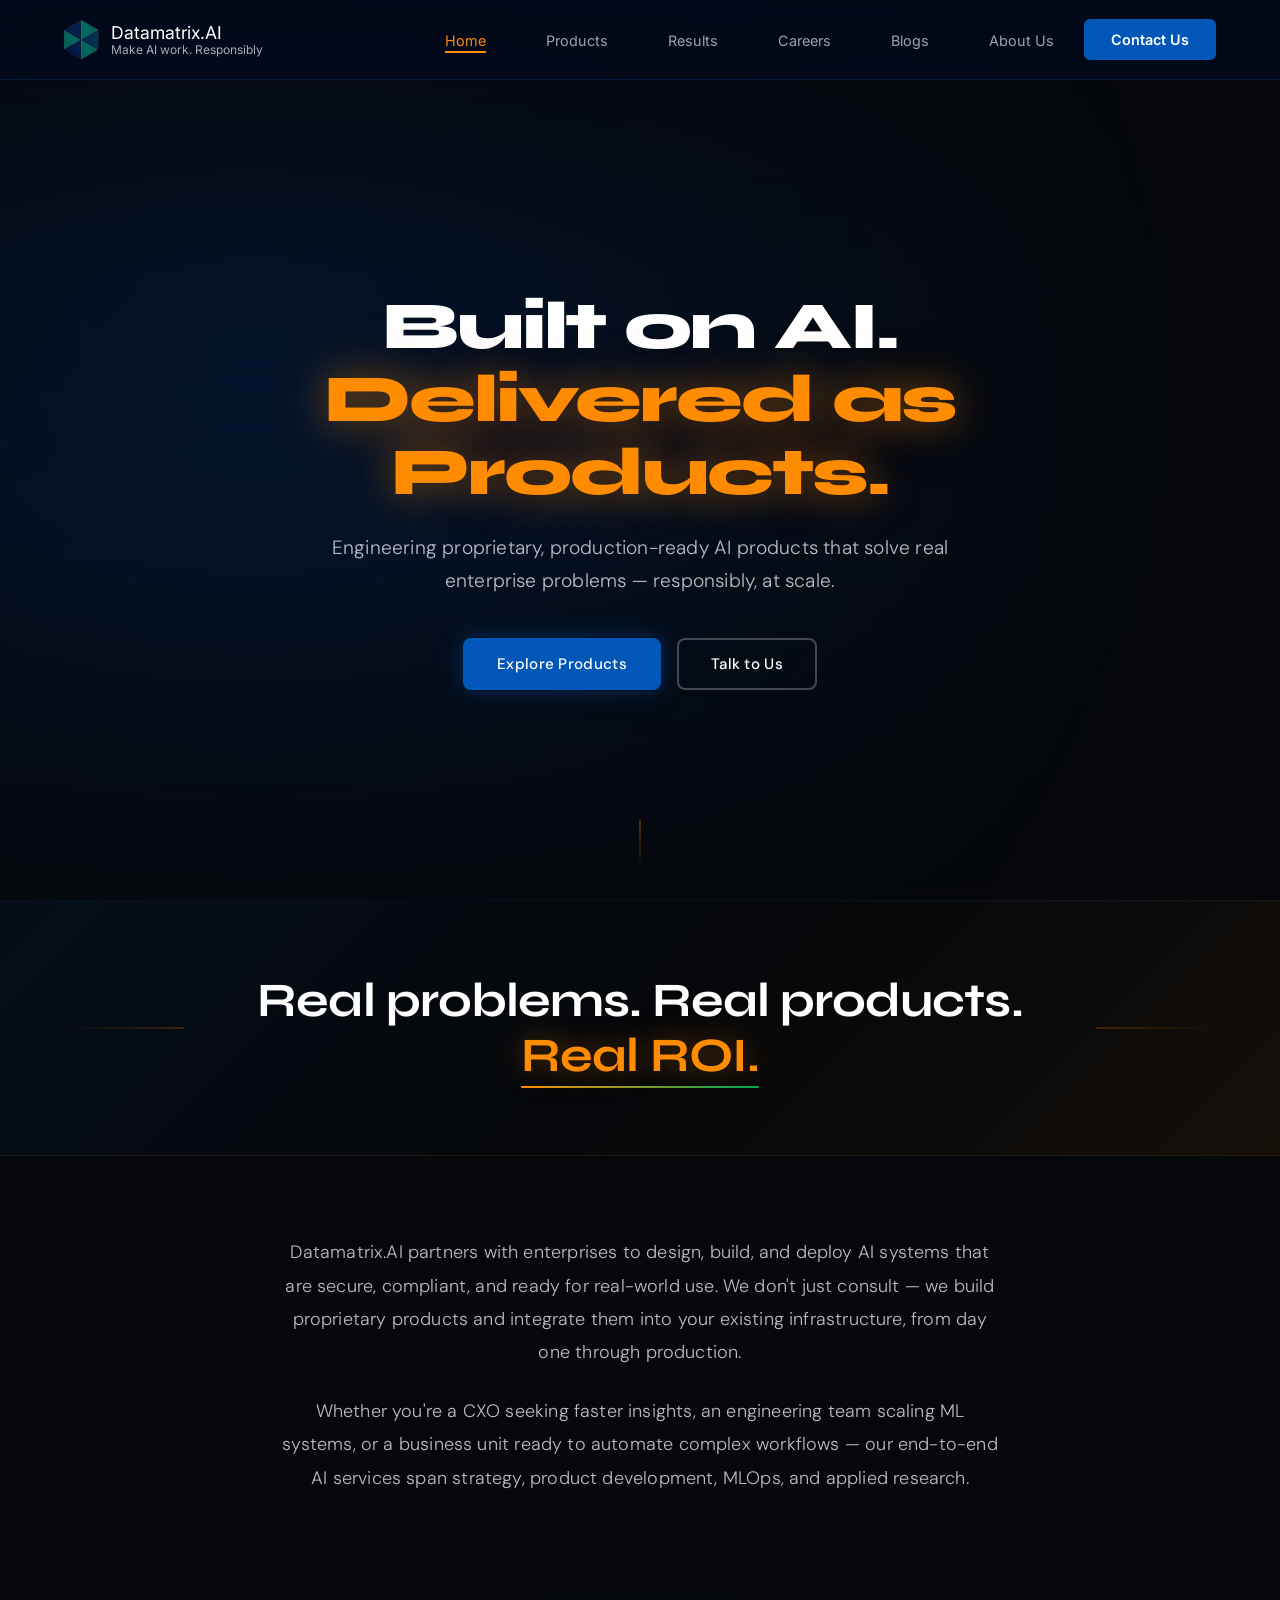
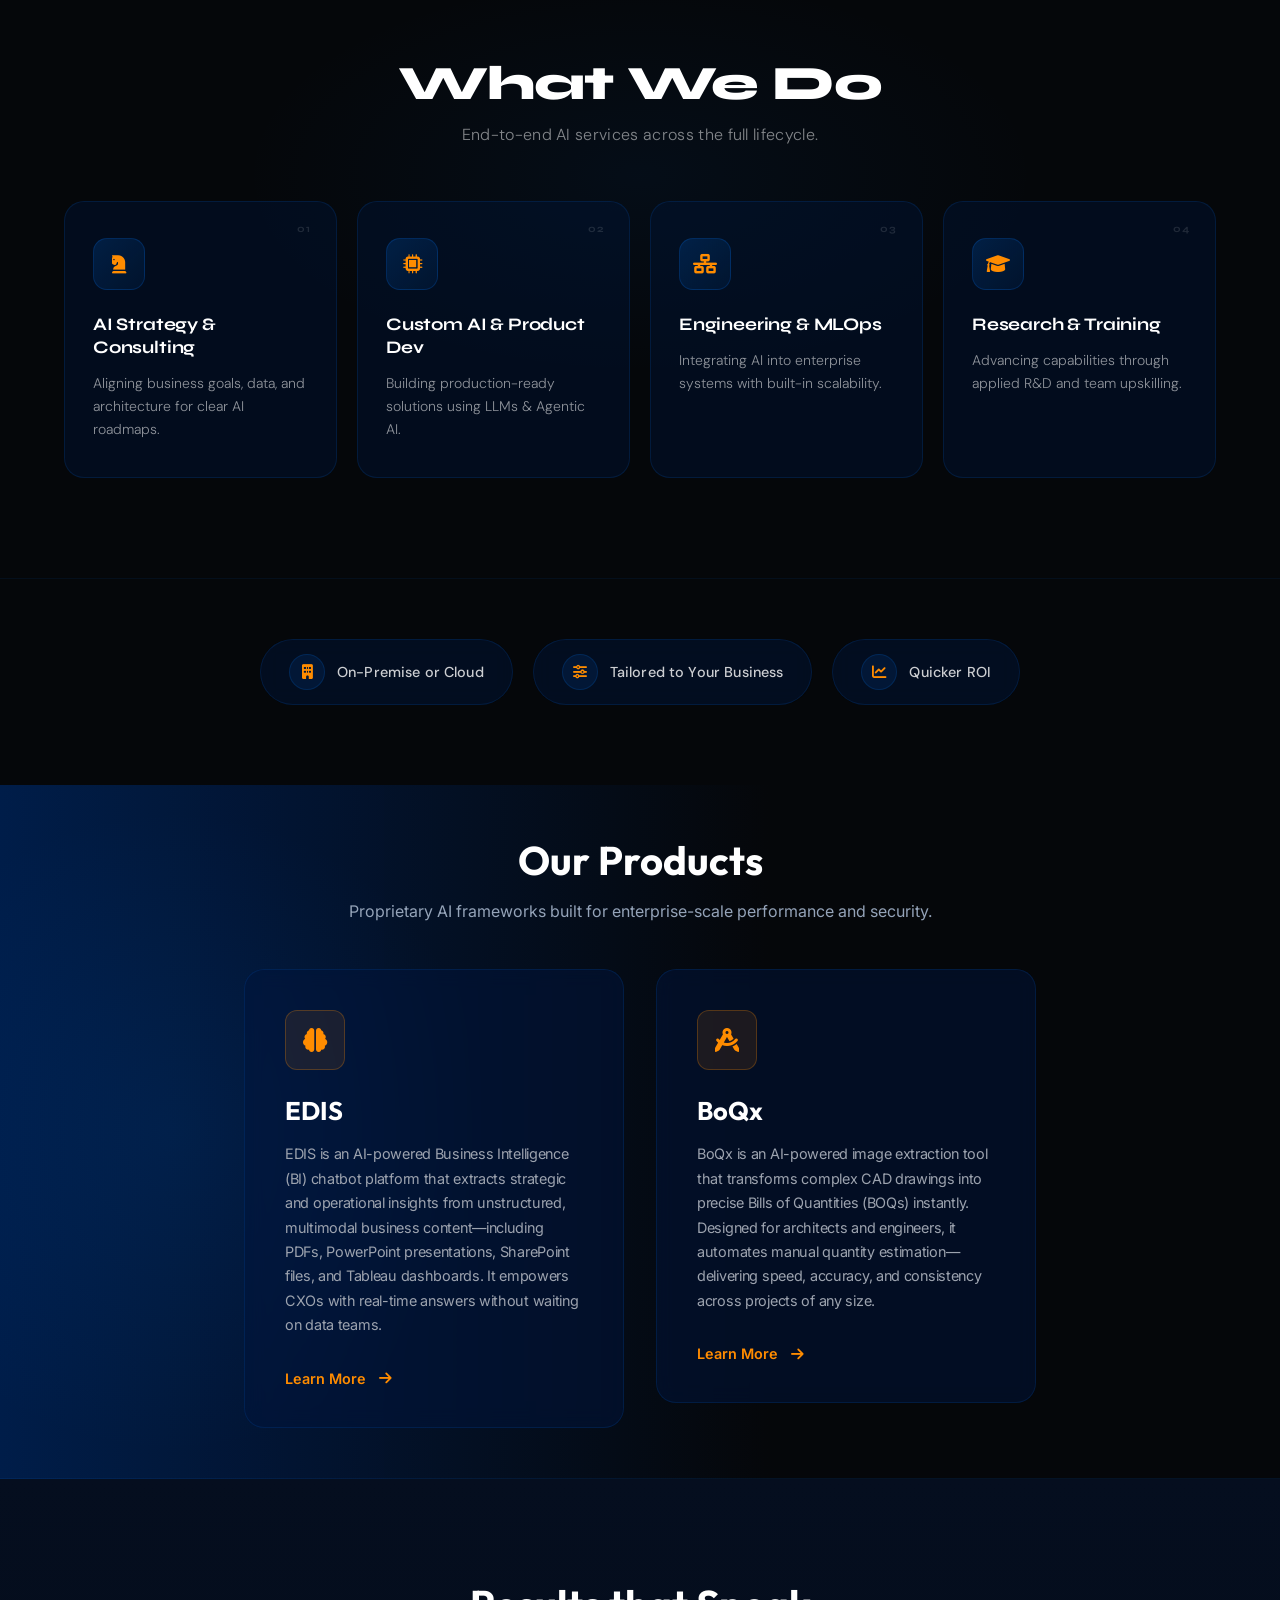
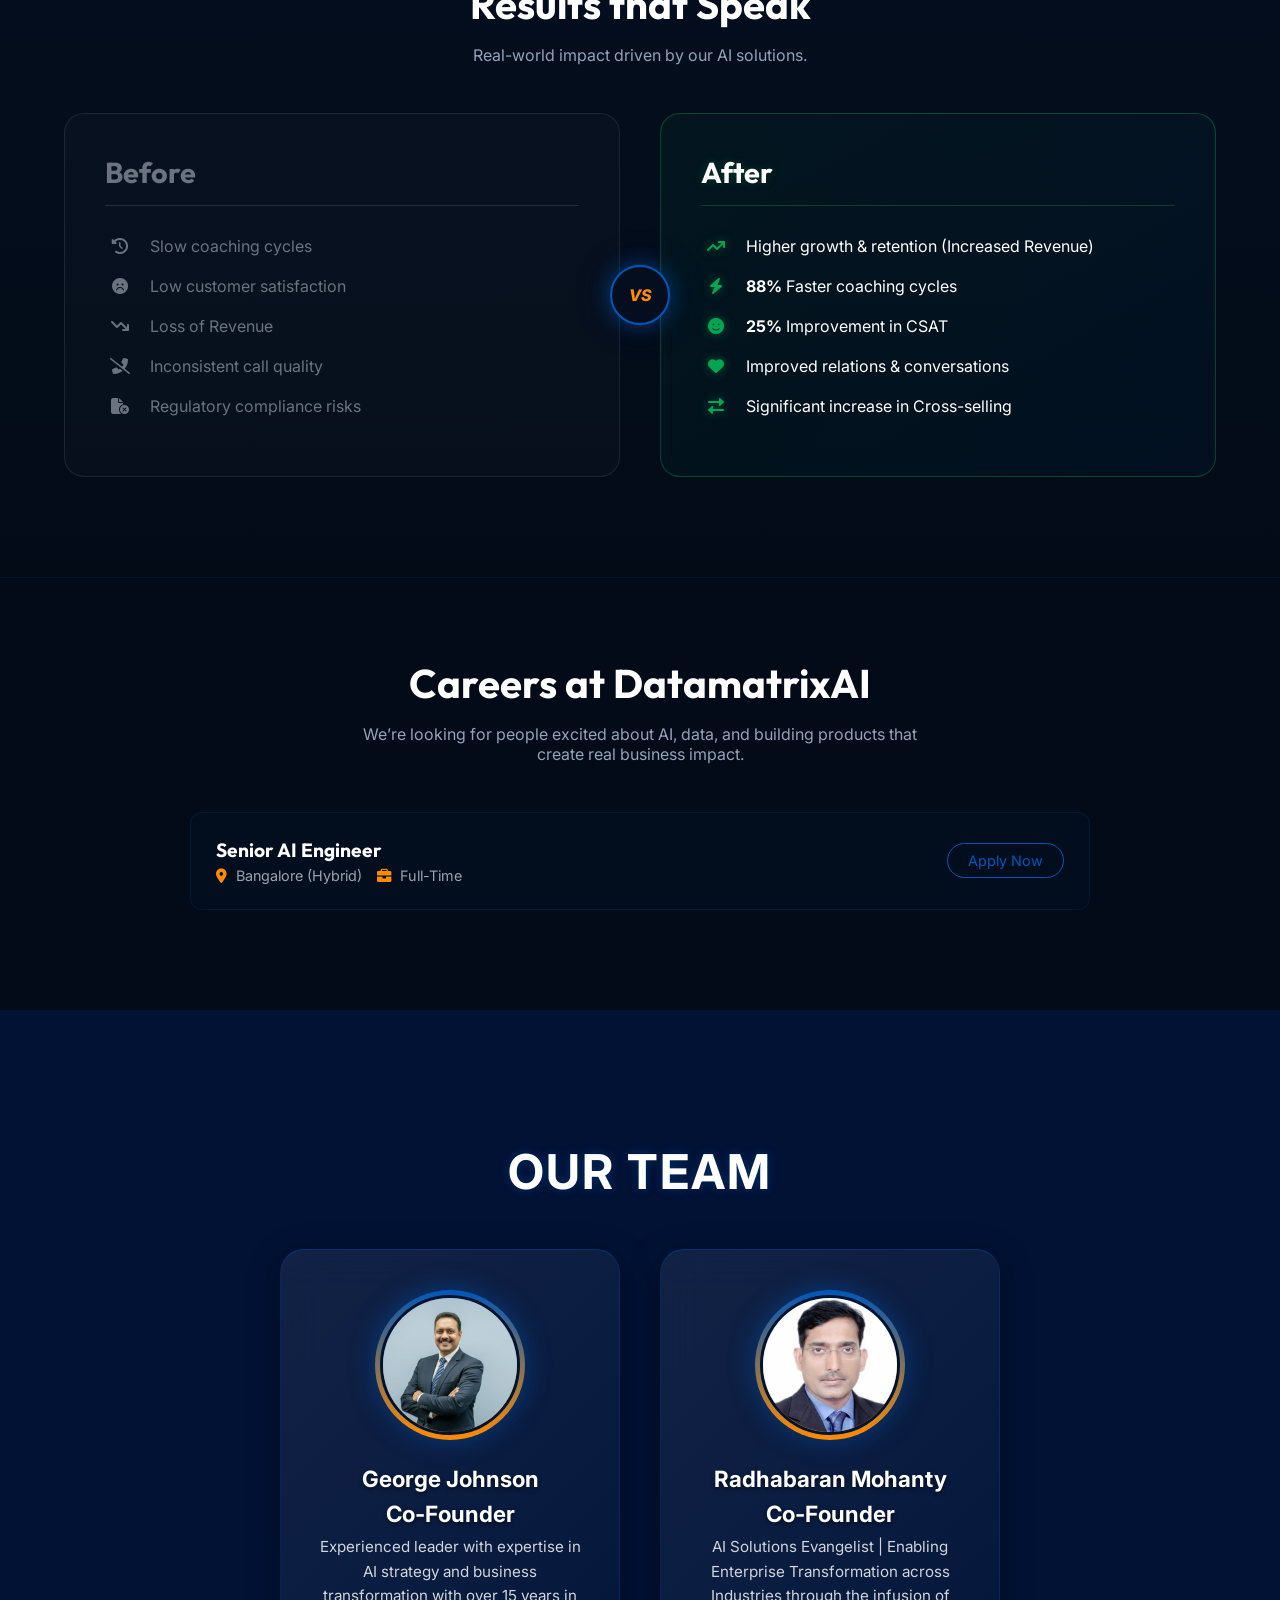
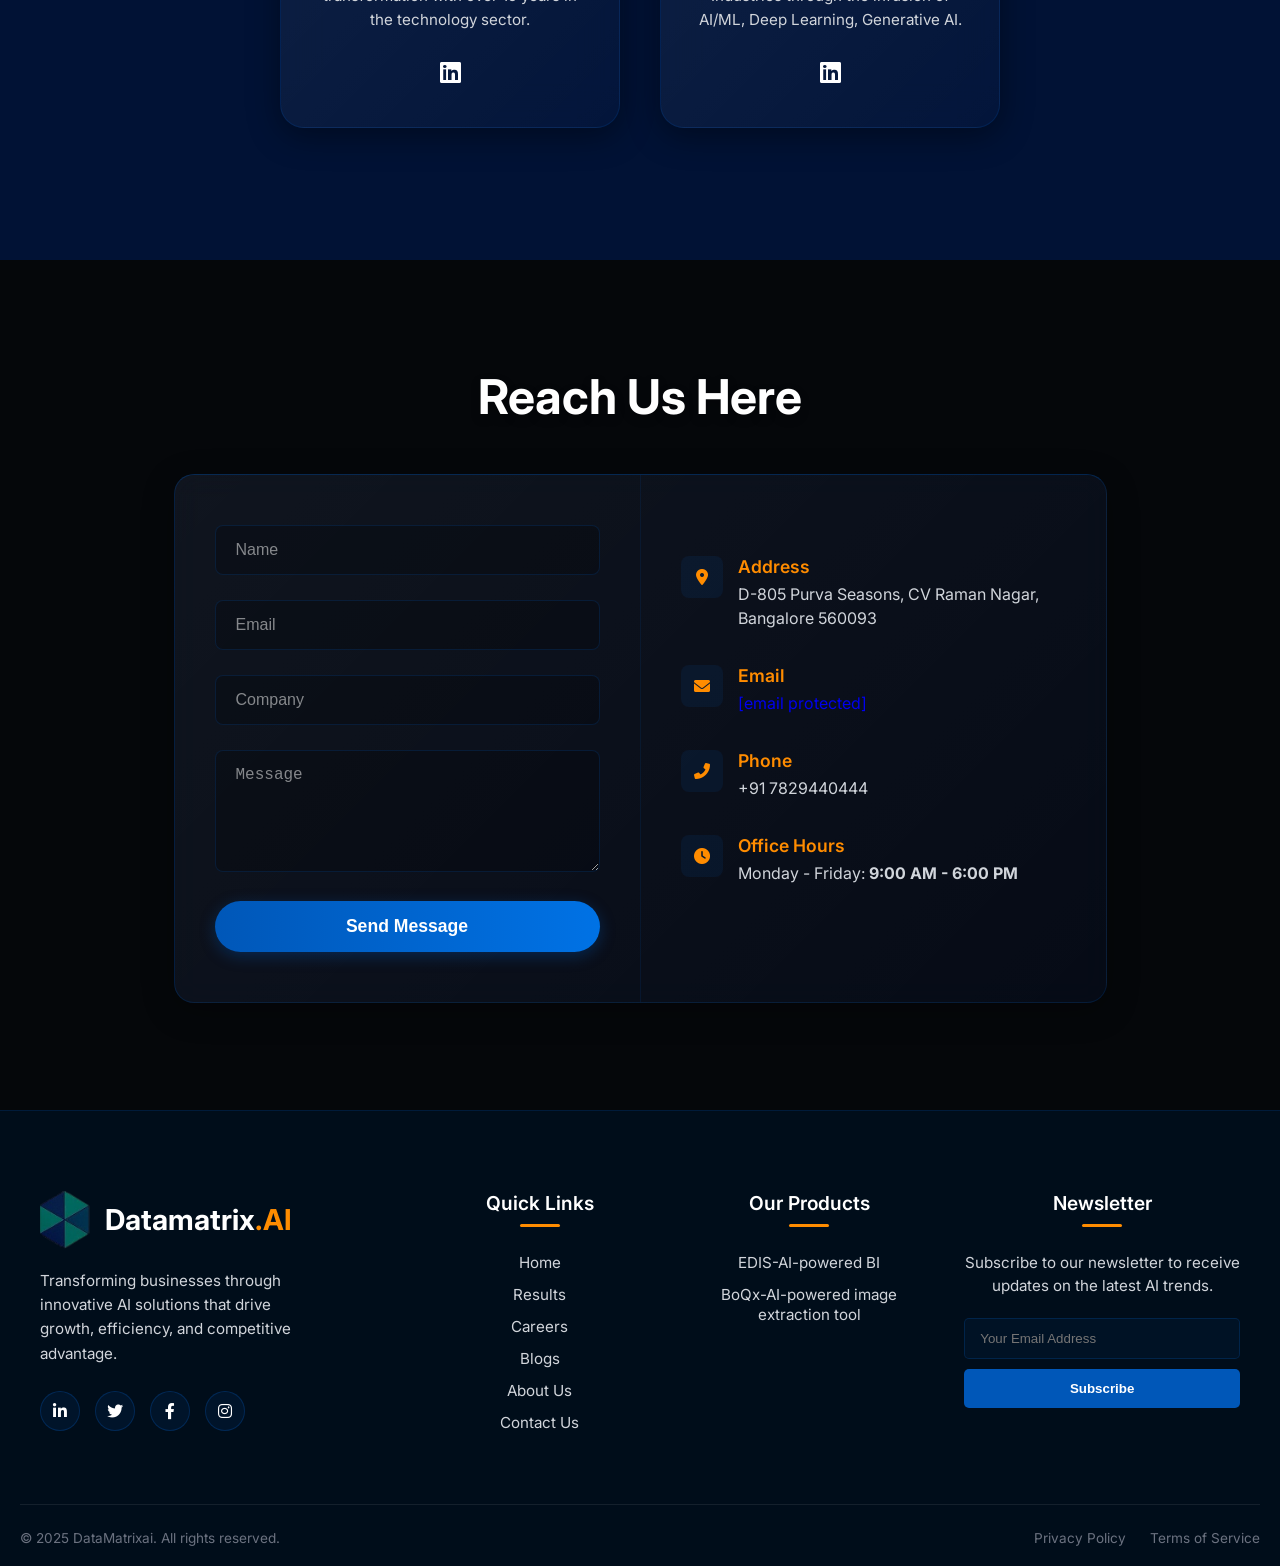
==== index.html @ 7fa8d896 "Revamp hero section and add service spotlight cards Updated the hero section with new content and ad" ====
<!DOCTYPE html>
<html lang="en">
<head>
    <meta charset="UTF-8">
    <meta name="viewport" content="width=device-width, initial-scale=1.0">
    <title>DataMatrix AI</title>
    <meta name="description" content="Datamatrix AI builds enterprise-grade AI solutions including LLM platforms, conversational analytics, and AI strategy consulting to help businesses adopt AI responsibly.">
    <link rel="canonical" href="https://melc.ai/">
    <meta name="robots" content="index, follow">

    <meta property="og:title" content="DataMatrixAI">
    <meta property="og:description" content="Enterprise AI solutions and conversational analytics platform.">
    <meta property="og:image" content="https://melc.ai/images/logo.png">
    <meta property="og:url" content="https://melc.ai">
    <meta property="og:type" content="website">    
    <meta name="viewport" content="width=device-width, initial-scale=1.0">
    <meta name="author" content="DatamatrixAI">
    <meta name="publisher" content="DatamatrixAI">
    
    <link rel="stylesheet" href="css/styles.css">
    <link rel="stylesheet" href="css/sections-new.css">
    <link rel="icon" type="image/png" href="assets/images/logo.png">
    <link href="https://fonts.googleapis.com/css2?family=Inter:wght@400;600;800&display=swap" rel="stylesheet">
    <link rel="stylesheet" href="https://cdnjs.cloudflare.com/ajax/libs/font-awesome/6.4.0/css/all.min.css">
    <link rel="stylesheet" href="https://cdnjs.cloudflare.com/ajax/libs/font-awesome/6.0.0/css/all.min.css">
    <link href="https://fonts.googleapis.com/css2?family=Inter:wght@400;500;600&family=Outfit:wght@500;600;700&display=swap" rel="stylesheet">
    
</head>
<script src="js/careers.js"></script>
<script src="js/contact.js"></script>
    <script>
(function(){
const cv=document.getElementById('circuit-canvas');
if(!cv) return;
const cx=cv.getContext('2d');
let W,H,dpr,scrollY=0;
function rgb(h,a){const r=parseInt(h.slice(1,3),16),g=parseInt(h.slice(3,5),16),b=parseInt(h.slice(5,7),16);return `rgba(${r},${g},${b},${a})`;}
const B='#0057B8',O='#FF8C00',G='#00A651';
let traces=[],joints=[],chips=[],pulses=[],boardH=0;
function resize(){
  const r=cv.getBoundingClientRect();
  dpr=window.devicePixelRatio||1;
  cv.width=r.width*dpr; cv.height=r.height*dpr;
  W=r.width; H=r.height;
  cx.setTransform(dpr,0,0,dpr,0,0);
  build();
}
function rand(a,b){return a+Math.random()*(b-a);}
function pick(a){return a[Math.floor(Math.random()*a.length)];}
function build(){
  traces=[];joints=[];chips=[];pulses=[];
  boardH=H*3.5;
  const cols=Math.floor(W/52)+2;
  const rows=Math.floor(boardH/52)+2;
  for(let row=0;row<rows;row++){
    for(let col=0;col<cols;col++){
      if(Math.random()>0.55) continue;
      const x=col*52+rand(-8,8),y=row*52+rand(-8,8);
      const dir=Math.random()>0.5?'h':'v';
      const len=rand(30,120);
      const col2=pick([B,B,B,B,G,O]);
      const depth=rand(0.2,1.0);
      traces.push({x,y,dir,len,col:col2,depth,phase:rand(0,Math.PI*2),speed:rand(0.005,0.018)});
      joints.push({x,y,r:rand(2,5),col:col2,depth,phase:rand(0,Math.PI*2),speed:rand(0.01,0.025),glow:Math.random()>0.7});
      if(dir==='h') joints.push({x:x+len,y,r:rand(2,5),col:col2,depth,phase:rand(0,Math.PI*2),speed:rand(0.01,0.025),glow:Math.random()>0.7});
      else joints.push({x,y:y+len,r:rand(2,5),col:col2,depth,phase:rand(0,Math.PI*2),speed:rand(0.01,0.025),glow:Math.random()>0.7});
    }
  }
  for(let i=0;i<14;i++){chips.push({x:rand(20,W-100),y:rand(80,boardH-80),w:rand(30,70),h:rand(20,50),col:pick([B,B,G]),depth:rand(0.3,1.0),phase:rand(0,Math.PI*2),speed:rand(0.003,0.008)});}
}
function spawnPulse(){
  if(!traces.length) return;
  const t=traces[Math.floor(Math.random()*traces.length)];
  pulses.push({trace:t,t:0,speed:rand(0.006,0.018)});
}
setInterval(spawnPulse,280);
function da(depth,base){return base*depth;}
function drawSet(offsetY){
  traces.forEach(t=>{
    t.phase+=t.speed;
    const y=t.y+offsetY;
    if(y<-150||y>H+150) return;
    const a=da(t.depth,0.18+0.06*Math.sin(t.phase));
    cx.beginPath(); cx.moveTo(t.x,y);
    if(t.dir==='h') cx.lineTo(t.x+t.len,y); else cx.lineTo(t.x,y+t.len);
    cx.strokeStyle=rgb(t.col,a); cx.lineWidth=t.depth*1.5; cx.stroke();
  });
  chips.forEach(c=>{
    c.phase+=c.speed;
    const y=c.y+offsetY;
    if(y<-100||y>H+100) return;
    const a=da(c.depth,0.1+0.04*Math.sin(c.phase));
    cx.strokeStyle=rgb(c.col,a); cx.lineWidth=c.depth;
    cx.strokeRect(c.x,y,c.w,c.h);
  });
  joints.forEach(j=>{
    j.phase+=j.speed;
    const y=j.y+offsetY;
    if(y<-50||y>H+50) return;
    const pulse=0.5+0.5*Math.sin(j.phase);
    const a=da(j.depth,j.glow?0.5+0.3*pulse:0.2+0.1*pulse);
    const r=j.r*(j.glow?1+0.3*pulse:1);
    if(j.glow&&j.depth>0.6){
      cx.beginPath(); cx.arc(j.x,y,r*3.5,0,Math.PI*2);
      cx.fillStyle=rgb(j.col,a*0.12); cx.fill();
      cx.beginPath(); cx.arc(j.x,y,r*2,0,Math.PI*2);
      cx.fillStyle=rgb(j.col,a*0.22); cx.fill();
    }
    cx.beginPath(); cx.arc(j.x,y,r,0,Math.PI*2);
    cx.fillStyle=rgb(j.col,a); cx.fill();
    cx.beginPath(); cx.arc(j.x,y,r*0.4,0,Math.PI*2);
    cx.fillStyle=rgb('#ffffff',a*0.5); cx.fill();
  });
  for(let i=pulses.length-1;i>=0;i--){
    const p=pulses[i]; p.t+=p.speed;
    if(p.t>=1){pulses.splice(i,1);continue;}
    const t=p.trace;
    const py=t.y+offsetY;
    if(py<-50||py>H+50) continue;
    const ease=p.t<0.5?2*p.t*p.t:-1+(4-2*p.t)*p.t;
    let px,ppy;
    if(t.dir==='h'){px=t.x+t.len*ease;ppy=py;}else{px=t.x;ppy=py+t.len*ease;}
    const a=da(t.depth,0.9);
    cx.beginPath(); cx.arc(px,ppy,2.5*t.depth,0,Math.PI*2);
    cx.fillStyle=rgb(t.col,a); cx.fill();
    cx.beginPath(); cx.arc(px,ppy,6*t.depth,0,Math.PI*2);
    cx.fillStyle=rgb(t.col,a*0.18); cx.fill();
  }
}
function frame(){
  scrollY+=0.5;
  const oy=-(scrollY%boardH);
  cx.fillStyle='#05070a'; cx.fillRect(0,0,W,H);
  drawSet(oy);
  if(oy>-(boardH-H*1.5)) drawSet(oy+boardH);
  const g=cx.createLinearGradient(0,0,0,H);
  g.addColorStop(0,'rgba(5,7,10,0)');
  g.addColorStop(0.6,'rgba(5,7,10,0)');
  g.addColorStop(1,'rgba(5,7,10,0.85)');
  cx.fillStyle=g; cx.fillRect(0,0,W,H);
  requestAnimationFrame(frame);
}
window.addEventListener('resize',resize);
resize(); frame();
})();
</script>
<body>

    <header>
        <a href="index.html" class="logo-container">
            <img src="assets/images/logo.png" alt="DataMatrix Logo" class="logo">
            <div class="logo-text">
                <span class="text-white">Datamatrix</span><span class="text-white">.AI</span>
                <div class="tagline-text">Make AI work. Responsibly</div>
            </div>
        </a>


       <nav>
            <ul>
                <li><a href="index.html">Home</a></li>
                <li><a href="#products">Products</a></li>
                <li><a href="#testimonials">Results</a></li>
                <li><a href="#careers">Careers</a></li>
                <li><a href="blogs.html">Blogs</a></li>
                <li><a href="#aboutus">About Us</a></li>
            </ul>
        </nav>
        <a href="#contact" class="btn-reach">Contact Us</a>
    </header>
    
    <section class="hero hero--fullbg">

        <!-- Circuit board canvas animation lives here as background -->
        <canvas id="circuit-canvas" class="hero-circuit-canvas"></canvas>

        <!-- Dark overlay so text stays legible -->
        <div class="hero-overlay"></div>

        <!-- Centered hero content -->
        <div class="hero-center-content">
            <h1 class="hero-title">
                Built on AI. <span class="highlight">Delivered as Products.</span>
            </h1>
            <p class="hero-subtitle">
                Engineering proprietary, production-ready AI products that solve real enterprise problems — responsibly, at scale.
            </p>
            <div class="hero-cta-group">
                <a href="#products" class="btn-primary">Explore Products</a>
                <a href="#contact" class="btn-secondary">Talk to Us</a>
            </div>
        </div>

    </section>


    <!-- ═══════════════════════════════════════════════════════
         2. HOOK — full-width bold callout banner
    ═══════════════════════════════════════════════════════ -->
    <section class="hook-banner">
        <div class="hook-inner">
            <p class="hook-text">
                Real problems. Real products. <span class="hook-highlight">Real ROI.</span>
            </p>
        </div>
    </section>


    <!-- ═══════════════════════════════════════════════════════
         3. BODY COPY — centered column, two paragraphs
    ═══════════════════════════════════════════════════════ -->
    <section class="body-copy-section">
        <div class="body-copy-column">
            <p>
                Datamatrix.AI partners with enterprises to design, build, and deploy AI systems that are secure, compliant, and ready for real-world use. We don't just consult — we build proprietary products and integrate them into your existing infrastructure, from day one through production.
            </p>
            <p>
                Whether you're a CXO seeking faster insights, an engineering team scaling ML systems, or a business unit ready to automate complex workflows — our end-to-end AI services span strategy, product development, MLOps, and applied research.
            </p>
        </div>
    </section>


    <!-- ═══════════════════════════════════════════════════════
         4. WHAT WE DO — horizontal scroll spotlight cards
             Option A: single row, horizontal scroll on mobile,
             each card has a spotlight/radial glow on hover
    ═══════════════════════════════════════════════════════ -->
    <section id="what-we-do" class="whatwedo-section">
        <div class="section-header-product">
            <h2 class="whatwedo-heading">What We Do</h2>
            <p class="whatwedo-subheading">End-to-end AI services across the full lifecycle.</p>
        </div>

        <!-- Scroll track — horizontal on all viewports, wraps on large screens -->
        <div class="whatwedo-scroll-track">

            <div class="spotlight-card" data-spotlight data-num="01">
                <div class="spotlight-card__glow"></div>
                <div class="spotlight-card__icon">
                    <i class="fas fa-chess-knight"></i>
                </div>
                <h3 class="spotlight-card__title">AI Strategy &amp; Consulting</h3>
                <p class="spotlight-card__desc">Aligning business goals, data, and architecture for clear AI roadmaps.</p>
            </div>

            <div class="spotlight-card" data-spotlight data-num="02">
                <div class="spotlight-card__glow"></div>
                <div class="spotlight-card__icon">
                    <i class="fas fa-microchip"></i>
                </div>
                <h3 class="spotlight-card__title">Custom AI &amp; Product Dev</h3>
                <p class="spotlight-card__desc">Building production-ready solutions using LLMs &amp; Agentic AI.</p>
            </div>

            <div class="spotlight-card" data-spotlight data-num="03">
                <div class="spotlight-card__glow"></div>
                <div class="spotlight-card__icon">
                    <i class="fas fa-network-wired"></i>
                </div>
                <h3 class="spotlight-card__title">Engineering & MLOps</h3>
                <p class="spotlight-card__desc">Integrating AI into enterprise systems with built-in scalability.</p>
            </div>

            <div class="spotlight-card" data-spotlight data-num="04">
                <div class="spotlight-card__glow"></div>
                <div class="spotlight-card__icon">
                    <i class="fas fa-graduation-cap"></i>
                </div>
                <h3 class="spotlight-card__title">Research & Training</h3>
                <p class="spotlight-card__desc">Advancing capabilities through applied R&D and team upskilling.</p>
            </div>

        </div><!-- /.whatwedo-scroll-track -->
    </section>


    <!-- ═══════════════════════════════════════════════════════
         5. CLOSING LINE — 3-pill row
    ═══════════════════════════════════════════════════════ -->
    <section class="closing-pills-section">
        <div class="closing-pills-row">

            <div class="closing-pill">
                <span class="closing-pill__icon"><i class="fas fa-building"></i></span>
                <span class="closing-pill__label">On-Premise or Cloud</span>
            </div>

            <div class="closing-pill">
                <span class="closing-pill__icon"><i class="fas fa-sliders-h"></i></span>
                <span class="closing-pill__label">Tailored to Your Business</span>
            </div>

            <div class="closing-pill">
                <span class="closing-pill__icon"><i class="fas fa-chart-line"></i></span>
                <span class="closing-pill__label">Quicker ROI</span>
            </div>

        </div>
    </section>

    <section id="products" class="products-section">
        <div class="section-header-product">
            <h2 style="text-align: center; font-size: 2.5rem; margin-bottom: 1rem; color: #fff; font-family: 'Outfit', sans-serif;">Our Products</h2>
            <p style="text-align: center; color: #94a3b8; max-width: 600px; margin: 0 auto 3rem auto;">Proprietary AI frameworks built for enterprise-scale performance and security.</p>
        </div>

        <div class="products-grid">
            <div class="product-card">
                <div class="product-icon-container">
                    <i class="fas fa-brain"></i>
                </div>
                <h3 class="product-title">EDIS</h3>
                <p class="product-desc">EDIS is an AI-powered Business Intelligence (BI) chatbot platform that extracts strategic and operational insights from unstructured, multimodal business content—including PDFs, PowerPoint presentations, SharePoint files, and Tableau dashboards. It empowers CXOs with real-time answers without waiting on data teams.</p>
                <a href="#" class="product-link">Learn More <i class="fas fa-arrow-right" style="margin-left: 5px;"></i></a>
            </div>

            <div class="product-card">
                <div class="product-icon-container">
                    <i class="fas fa-drafting-compass"></i>
                </div>
                <h3 class="product-title">BoQx</h3>
                <p class="product-desc">BoQx is an AI-powered image extraction tool that transforms complex CAD drawings into precise Bills of Quantities (BOQs) instantly. Designed for architects and engineers, it automates manual quantity estimation—delivering speed, accuracy, and consistency across projects of any size.</p>
                <a href="#" class="product-link">Learn More <i class="fas fa-arrow-right" style="margin-left: 5px;"></i></a>
            </div>
        </div>
    </section>

    <section id="testimonials" class="comparison-section">
        <div class="section-header-product">
            <h2 style="text-align: center; font-size: 2.5rem; margin-bottom: 1rem; color: #fff; font-family: 'Outfit', sans-serif;">Results that Speak</h2>
            <p style="text-align: center; color: #94a3b8; max-width: 600px; margin: 0 auto 3rem auto;">Real-world impact driven by our AI solutions.</p>
        </div>

        <div class="comparison-grid">
            <div class="vs-badge">VS</div>

            <div class="col-before">
                <h3>Before</h3>
                <div class="problem-item"><i class="fas fa-history"></i> <span>Slow coaching cycles</span></div>
                <div class="problem-item"><i class="fas fa-face-frown"></i> <span>Low customer satisfaction</span></div>
                <div class="problem-item"><i class="fas fa-arrow-trend-down"></i> <span>Loss of Revenue</span></div>
                <div class="problem-item"><i class="fas fa-phone-slash"></i> <span>Inconsistent call quality</span></div>
                <div class="problem-item"><i class="fas fa-file-circle-xmark"></i> <span>Regulatory compliance risks</span></div>
            </div>

            <div class="col-after">
                <h3>After</h3>
                <div class="solution-item"><i class="fas fa-arrow-trend-up"></i> <span>Higher growth & retention (Increased Revenue)</span></div>
                <div class="solution-item"><i class="fas fa-bolt"></i> <span><strong>88%</strong> Faster coaching cycles</span></div>
                <div class="solution-item"><i class="fas fa-face-smile"></i> <span><strong>25%</strong> Improvement in CSAT</span></div>
                <div class="solution-item"><i class="fas fa-heart"></i> <span>Improved relations & conversations</span></div>
                <div class="solution-item"><i class="fas fa-exchange-alt"></i> <span>Significant increase in Cross-selling</span></div>
            </div>
        </div>
    </section>

    <section id="careers" class="careers-section">
        <div class="section-header-product">
            <h2 style="text-align: center; font-size: 2.5rem; margin-bottom: 1rem; color: #fff; font-family: 'Outfit', sans-serif;">Careers at DatamatrixAI</h2>
            
            <p id="careers-intro" style="text-align: center; color: #94a3b8; max-width: 600px; margin: 0 auto 3rem auto; display: none;">
                We’re looking for people excited about AI, data, and building products that create real business impact.
            </p>
        </div>

        <div class="container" style="max-width: 900px; margin: 0 auto;">
            
            <div id="job-list-container">
                </div>

            <div id="no-roles-message" class="no-jobs-box">
                <div class="no-jobs-icon"><i class="fas fa-folder-open"></i></div>
                <h3 style="color: #fff; margin-bottom: 15px; font-family: 'Outfit', sans-serif;">No Open Roles</h3>
                <p style="color: #b0c4de; line-height: 1.6; max-width: 600px; margin: 0 auto;">
                    We don’t have any open positions right now. That said, we’re always interested in meeting people who are passionate about AI, data, and meaningful problem-solving.
                </p>
                <div style="margin-top: 30px;">
                    <a href="mailto:your-email@melc.ai" class="btn-outline" style="border: 1px solid #b0c4de; color: #b0c4de; padding: 10px 20px; border-radius: 20px; text-decoration: none; transition: 0.3s;">Stay in Touch</a>
                </div>
            </div>

        </div>
    </section>

    <section id="aboutus" class="about-us-section">
        <div class="container">
            <h2 class="section-title2">Our Team</h2>
            
            <div class="team-grid">
                
                <div class="team-card">
                    <div class="profile-img-container">
                        <img src="assets/images/george.jpg" alt="George Johnson" class="profile-img">
                    </div>
                    <h3 class="member-name">George Johnson</h3>
                    <h3 class="member-name">Co-Founder</h3>
                    <p class="member-bio">
                        Experienced leader with expertise in AI strategy and business transformation 
                        with over 15 years in the technology sector.
                    </p>
                    <div class="social-links">
                        <a href="https://www.linkedin.com/in/georgejohnsonin/" class="social-icon"><i class="fab fa-linkedin"></i></a>
                        <!--a href="#" class="social-icon"><i class="fab fa-github"></i></a-->
                        <!--a href="https://x.com/GeorgeJohnsun" class="social-icon"><i class="fab fa-twitter"></i></a-->
                    </div>
                </div>

                <div class="team-card">
                    <div class="profile-img-container">
                        <img src="assets/images/radha.jpg" alt="Team Member" class="profile-img">
                    </div>
                    <h3 class="member-name">Radhabaran Mohanty</h3>
                    <h3 class="member-name">Co-Founder</h3>
                    <p class="member-bio">
                        AI Solutions Evangelist | Enabling Enterprise Transformation across Industries 
                        through the infusion of AI/ML, Deep Learning, Generative AI.
                    </p>
                    <div class="social-links">
                        <a href="https://www.linkedin.com/in/radhabaran-mohanty-50938227/" class="social-icon"><i class="fab fa-linkedin"></i></a>
                        <!--a href="#" class="social-icon"><i class="fab fa-github"></i></a-->
                        <!--a href="#" class="social-icon"><i class="fab fa-twitter"></i></a-->
                    </div>
                </div>

            </div>

        </div>
    </section>

    <section id="contact" class="contact-section">
        <div class="container">
            <h2 class="section-title">Reach Us Here</h2>
            
            <div class="contact-wrapper">
                
                <div class="form-column">
                    <!-- <form action="#" method="POST" class="contact-form"> -->
                    <form id="contactForm" class="contact-form">

                        <div class="form-group">
                            <input type="text" name="name" placeholder="Name" required class="form-input">
                        </div>
                        
                        <div class="form-group">
                            <input type="email" name="email" placeholder="Email" required class="form-input">
                        </div>
                        
                        <div class="form-group">
                            <input type="text" name="company" placeholder="Company" class="form-input">
                        </div>
                        
                        <div class="form-group">
                            <textarea name="message" placeholder="Message" rows="5" required class="form-input"></textarea>
                        </div>
                        
                        <button type="submit" class="submit-btn">Send Message</button>
                    </form>
                </div>
                
                <div class="info-column">
                    
                    <div class="info-item">
                        <div class="icon-box">
                            <i class="fas fa-map-marker-alt"></i>
                        </div>
                        <div class="info-text">
                            <h4>Address</h4>
                            <p>D-805 Purva Seasons, CV Raman Nagar, Bangalore 560093</p>
                        </div>
                    </div>

                    <div class="info-item">
                        <div class="icon-box">
                            <i class="fas fa-envelope"></i>
                        </div>
                        <div class="info-text">
                            <h4>Email</h4>
                            <p><a href="/cdn-cgi/l/email-protection" class="__cf_email__" data-cfemail="94f5f0f9fdfad4f0f5e0f5f9f5e0e6fdecf5fdbaf7fbbafdfa">[email&#160;protected]</a></p>
                        </div>
                    </div>

                    <div class="info-item">
                        <div class="icon-box">
                            <i class="fas fa-phone-alt"></i>
                        </div>
                        <div class="info-text">
                            <h4>Phone</h4>
                            <p>+91 7829440444</p>
                        </div>
                    </div>

                    <div class="info-item">
                        <div class="icon-box">
                            <i class="fas fa-clock"></i>
                        </div>
                        <div class="info-text">
                            <h4>Office Hours</h4>
                            <p>Monday - Friday: <strong>9:00 AM - 6:00 PM</strong></p>
                        </div>
                    </div>
                    
                </div>
            </div>
        </div>
    </section>

    <footer class="site-footer">
        <div class="footer-container">       
            <div class="footer-col company-info">
                <div class="footer-logo">
                    <img src="assets/images/logo.png" alt="DataMatrix AI Logo" class="logo-img">
                    <h2>Datamatrix<span class="highlight">.AI</span></h2>
                </div>
                <p class="company-desc">
                    Transforming businesses through innovative AI solutions that drive 
                    growth, efficiency, and competitive advantage.
                </p>
                <div class="social-icons">
                    <a href="https://www.linkedin.com/company/datamatrixai-in/"><i class="fab fa-linkedin-in"></i></a>
                    <a href="#"><i class="fab fa-twitter"></i></a>
                    <a href="#"><i class="fab fa-facebook-f"></i></a>
                    <a href="#"><i class="fab fa-instagram"></i></a>
                </div>
            </div>

            <div class="footer-col">
                <h3 class="footer-heading">Quick Links</h3>
                <ul class="footer-links">
                    <li><a href="#">Home</a></li>
                    <li><a href="#testimonials">Results</a></li>
                    <li><a href="#careers">Careers</a></li>
                    <li><a href="blogs.html">Blogs</a></li>
                    <li><a href="#aboutus">About Us</a></li>
                    <li><a href="#contact">Contact Us</a></li>
                </ul>
            </div>

            <div class="footer-col">
                <h3 class="footer-heading">Our Products</h3>
                <ul class="footer-links">
                    <li><a href="#">EDIS-AI-powered BI</li>
                    <li><a href="#">BoQx-AI-powered image extraction tool </a></li>
                </ul>
            </div>

            <div class="footer-col newsletter-col">
                <h3 class="footer-heading">Newsletter</h3>
                <p class="newsletter-desc">
                    Subscribe to our newsletter to receive updates on the latest AI trends.
                </p>
                <form class="newsletter-form">
                    <input type="email" placeholder="Your Email Address" required>
                    <button type="submit">Subscribe</button>
                </form>
            </div>
        </div>

        <div class="footer-bottom">
            <div class="copyright">
                &copy; 2025 DataMatrixai. All rights reserved.
            </div>
            <div class="legal-links">
                <a href="#">Privacy Policy</a>
                <a href="#">Terms of Service</a>
            </div>
        </div>
    </footer>

    <script data-cfasync="false" src="/cdn-cgi/scripts/5c5dd728/cloudflare-static/email-decode.min.js"></script>
    
    
</body>
</html>
---- css/styles.css ----
/* ============================================
   COLOR VARIABLES
   ============================================ */
:root {
    --brand-blue: #0057B8;
    --energy-orange: #FF8C00;
    --power-green: #00A651;
    --charcoal: #1F2937;
    --off-white: #F8FAFC;
    --light-gray: #D1D5DB;

    --prussian-blue: #003153;
    --white: #ffffff;
    --btn-blue: #0057B8;

    --bg-dark: #05070a;
    --glow-blue: #001f4d;
    --glow-purple: #1a1030;
    --accent-blue: #0057B8;
    --accent-green: #00A651;
    --accent-orange: #FF8C00;
    --text-main: #ffffff;
    --text-dim: #9ca3af;
}

/* ============================================
   GLOBAL RESET
   ============================================ */
* { margin: 0; padding: 0; box-sizing: border-box; }

html { scroll-behavior: smooth; }

body {
    margin: 0;
    font-family: 'Inter', sans-serif;
    background:
        radial-gradient(circle at 20% 40%, var(--glow-blue) 0%, var(--bg-dark) 80%),
        radial-gradient(circle at 80% 20%, var(--glow-purple) 0%, var(--bg-dark) 80%);
    background-color: var(--bg-dark);
    color: var(--text-main);
    overflow-x: hidden;
    background-attachment: fixed;
}

a { text-decoration: none; }

/* ============================================
   HEADER & NAVIGATION
   ============================================ */
header {
    background: rgba(0, 10, 30, 0.75);
    backdrop-filter: blur(12px);
    -webkit-backdrop-filter: blur(12px);
    position: fixed;
    top: 0;
    left: 0;
    width: 100%;
    z-index: 1000;
    box-shadow: none;
    border-bottom: 1px solid rgba(0, 87, 184, 0.2);
    height: 80px;
    display: flex;
    align-items: center;
    padding: 0 5%;
}

.logo-container { display: flex; align-items: center; gap: 12px; }

.logo-container img.logo {
    height: 40px;
    width: auto;
}

.logo-text {
    font-size: 1.1rem;
    line-height: 1.1;
}

.tagline-text {
    font-size: 0.75rem;
    opacity: 0.8;
    color: var(--light-gray);
}

.text-white { color: var(--white); }

nav {
    margin-left: auto;
    margin-right: 30px;
}

nav ul {
    display: flex;
    list-style: none;
    gap: 30px;
}

nav a {
    color: var(--text-dim);
    text-decoration: none;
    margin-left: 30px;
    font-size: 0.9rem;
    transition: 0.3s;
}

nav a:hover { color: var(--accent-orange); }

/* Active nav link */
nav ul li:first-child a {
    color: var(--accent-orange);
    border-bottom: 2px solid var(--accent-orange);
    padding-bottom: 2px;
}

.btn-reach {
    background-color: var(--brand-blue);
    color: var(--white);
    padding: 10px 25px;
    border-radius: 6px;
    font-weight: 600;
    font-size: 0.9rem;
    transition: background-color 0.3s ease;
    white-space: nowrap;
    border: 2px solid var(--brand-blue);
}

.btn-reach:hover {
    background-color: transparent;
    color: var(--white);
    border-color: var(--accent-orange);
}

/* ============================================
   BUTTONS
   ============================================ */
.btn-primary {
    background: var(--brand-blue);
    color: white;
    padding: 12px 28px;
    border-radius: 50px;
    text-decoration: none;
    font-weight: 600;
    border: 2px solid var(--brand-blue);
    box-shadow: 0 0 20px rgba(0, 87, 184, 0.35);
    transition: all 0.3s ease;
}

.btn-primary:hover {
    transform: translateY(-3px);
    background: transparent;
    color: white;
}

.btn-outline, .btn-secondary {
    background: transparent;
    color: white;
    padding: 12px 28px;
    border-radius: 50px;
    text-decoration: none;
    font-weight: 600;
    border: 2px solid var(--light-gray);
    transition: all 0.3s ease;
}

.btn-outline:hover, .btn-secondary:hover {
    background: var(--brand-blue);
    border-color: var(--brand-blue);
    color: white;
    transform: translateY(-3px);
    box-shadow: 0 0 20px rgba(0, 87, 184, 0.4);
}

/* ============================================
   LOGO
   ============================================ */
.logo {
    font-weight: 700;
    font-size: 1.2rem;
    letter-spacing: 1px;
}

/* ============================================
   FOOTER
   ============================================ */
.site-footer {
    background-color: #000d1a;
    color: var(--light-gray);
    font-family: 'Inter', sans-serif;
    padding: 80px 20px 20px;
    border-top: 1px solid rgba(0, 87, 184, 0.2);
}

.footer-container {
    max-width: 1200px;
    margin: 0 auto;
    display: grid;
    grid-template-columns: 1.5fr 1fr 1fr 1.2fr;
    gap: 40px;
    margin-bottom: 60px;
}

.footer-col.company-info { text-align: left; }
.footer-col.company-info .company-desc { max-width: 280px; }

.footer-heading {
    text-align: center;
    color: var(--white);
    font-size: 1.2rem;
    margin-bottom: 25px;
    position: relative;
    padding-bottom: 12px;
    font-weight: 600;
}

.footer-heading::after {
    content: '';
    position: absolute;
    left: 50%;
    transform: translateX(-50%);
    bottom: 0;
    width: 40px;
    height: 3px;
    background-color: var(--energy-orange);
    border-radius: 2px;
}

.footer-logo h2 {
    margin-bottom: 0;
    font-size: 1.8rem;
    color: var(--white);
}

.footer-logo .highlight { color: var(--accent-orange); }

.company-desc {
    line-height: 1.6;
    margin-bottom: 25px;
    font-size: 0.95rem;
}

.social-icons { display: flex; gap: 15px; }

.social-icons a {
    display: flex;
    align-items: center;
    justify-content: center;
    width: 40px;
    height: 40px;
    background: rgba(0, 87, 184, 0.1);
    border: 1px solid rgba(0, 87, 184, 0.3);
    border-radius: 50%;
    color: var(--white);
    transition: all 0.3s ease;
    text-decoration: none;
}

.social-icons a:hover {
    background: var(--energy-orange);
    border-color: var(--energy-orange);
    color: var(--white);
    transform: translateY(-3px);
}

.footer-links {
    list-style: none;
    padding: 0;
    margin: 0;
    text-align: center;
}

.footer-links li { margin-bottom: 12px; }

.footer-links a {
    color: var(--light-gray);
    text-decoration: none;
    font-size: 0.95rem;
    transition: color 0.2s, padding-left 0.2s;
}

.footer-links a:hover {
    color: var(--accent-orange);
    padding-left: 5px;
}

.newsletter-desc {
    margin-bottom: 20px;
    font-size: 0.95rem;
    line-height: 1.5;
    text-align: center;
}

.newsletter-form {
    display: flex;
    flex-direction: column;
    gap: 10px;
}

.newsletter-form input {
    padding: 12px 15px;
    background: rgba(0, 87, 184, 0.07);
    border: 1px solid rgba(0, 87, 184, 0.25);
    border-radius: 5px;
    color: var(--white);
    outline: none;
}

.newsletter-form input:focus { border-color: var(--energy-orange); }

.newsletter-form button {
    padding: 12px;
    background-color: var(--brand-blue);
    color: var(--white);
    border: none;
    border-radius: 5px;
    cursor: pointer;
    font-weight: 600;
    transition: background 0.3s;
}

.newsletter-form button:hover {
    background-color: var(--energy-orange);
    color: var(--white);
}

.footer-bottom {
    border-top: 1px solid rgba(255, 255, 255, 0.08);
    padding-top: 25px;
    display: flex;
    justify-content: space-between;
    flex-wrap: wrap;
    font-size: 0.85rem;
    color: #6b7280;
}

.legal-links a {
    color: #6b7280;
    text-decoration: none;
    margin-left: 20px;
    transition: color 0.2s;
}

.legal-links a:hover { color: var(--white); }

.footer-logo {
    display: flex;
    align-items: center;
    gap: 15px;
    margin-bottom: 20px;
}

.logo-img {
    width: 50px;
    height: auto;
}

/* ============================================
   BASE MEDIA QUERIES
   ============================================ */
@media (max-width: 1024px) {
    .hero h1 { font-size: 2.2rem; }
}

@media (max-width: 768px) {
    header { padding: 0 20px; }
    nav ul { display: none; }
    .hero-buttons { flex-direction: column; }

    .btn-reach {
        background-color: var(--brand-blue);
        color: var(--white);
        border-radius: 50px;
        border: none;
        padding: 10px 25px;
        font-weight: 600;
        font-size: 0.9rem;
        transition: all 0.3s ease;
        white-space: nowrap;
    }

    .btn-reach:hover {
        transform: translateY(-3px);
        box-shadow: 0 4px 15px rgba(0, 87, 184, 0.4);
    }
}

@media (max-width: 900px) {
    .footer-container { grid-template-columns: 1fr 1fr; }
}

@media (max-width: 600px) {
    .footer-container { grid-template-columns: 1fr; text-align: center; }
    .footer-heading::after { left: 50%; transform: translateX(-50%); }
    .social-icons { justify-content: center; }
    .footer-bottom { flex-direction: column; align-items: center; gap: 15px; }
    .legal-links a { margin: 0 10px; }
    .footer-col.company-info { text-align: center; }
    .footer-col.company-info .company-desc { max-width: 100%; }
}

@media (max-width: 1024px) {
    section, .about-us-section, .contact-section {
        background-attachment: scroll !important;
    }
}

/* ============================================
   HERO
   ============================================ */
.hero {
    min-height: 100vh;
    width: 100%;
    display: flex;
    flex-direction: column;
    justify-content: center;
    align-items: center;
    padding: 80px 20px 0;
    position: relative;
    box-sizing: border-box;
}

.hero-header-container {
    display: flex;
    justify-content: center;
    width: 100%;
    text-align: center;
    margin-bottom: 1.5rem;
}

.hero-header-content {
    max-width: 900px;
    display: flex;
    flex-direction: column;
    align-items: center;
    margin: 0 auto;
}

.hero-main-layout {
    display: flex;
    align-items: center;
    justify-content: space-between;
    gap: 40px;
    width: 100%;
}

.hero-left-new {
    flex: 1;
    min-height: 300px;
    display: flex;
    flex-direction: column;
    justify-content: center;
    padding-right: 40px;
}

.hero-left-new .lead-text {
    font-family: 'Inter', sans-serif;
    font-size: 0.9rem;
    font-weight: 400;
    letter-spacing: -0.02em;
    line-height: 1.7;
    color: var(--white);
    margin-bottom: 0;
    padding: 10px 0 10px 20px;
    border-left: 3px solid var(--energy-orange);
    -webkit-font-smoothing: antialiased;
}

.hero-left-new .detail-text {
    font-family: 'Inter', sans-serif;
    font-size: 0.9rem;
    font-weight: 400;
    letter-spacing: -0.02em;
    line-height: 1.7;
    color: rgba(255, 255, 255, 0.7);
    padding: 10px 0 20px 25px;
    border-left: 3px solid rgba(209, 213, 219, 0.25);
    max-width: 580px;
}

.hero-title {
    font-family: 'Outfit', sans-serif;
    font-size: 3rem !important;
    font-weight: 800;
    line-height: 1.1;
    letter-spacing: -0.02em;
    text-align: center;
    white-space: nowrap;
    margin-bottom: 15px;
}

.hero-title .highlight {
    display: inline;
    color: var(--energy-orange);
    text-shadow: 0 0 30px rgba(255, 140, 0, 0.3);
    border-bottom: none;
}

.hero-header-content .hero-subtitle {
    font-family: 'Inter', sans-serif;
    font-size: 1.0rem !important;
    color: var(--text-dim);
    margin-bottom: 20px;
    max-width: 900px;
    margin-left: auto;
    margin-right: auto;
    text-align: center;
    line-height: 1.6;
    opacity: 0.85;
}

.hero-video {
    flex: 1.2;
    display: flex;
    justify-content: flex-end;
    align-items: center;
}

.hero-video video {
    width: 100%;
    max-width: 700px;
    height: auto;
    border-radius: 24px;
    box-shadow: 0 0 50px rgba(0, 0, 0, 0.5);
    border: 1px solid rgba(0, 87, 184, 0.25);
}

.hero-buttons {
    display: flex;
    gap: 20px;
    justify-content: center !important;
    font-family: 'Outfit', sans-serif;
    font-weight: 600;
    letter-spacing: 0.02em;
    text-transform: uppercase;
    font-size: 0.9rem;
}

.hero h1,
.hero h1 span,
.hero p,
.typewriter,
.highlight {
    transform: none !important;
    rotate: 0deg !important;
    font-style: normal !important;
    perspective: none !important;
}

/* Hero Services Grid */
.services-grid-hero {
    display: grid;
    grid-template-columns: 1fr;
    gap: 10px;
    margin-top: 20px;
}

@media (min-width: 768px) {
    .services-grid-hero { grid-template-columns: 1fr 1fr; }
}

.service-item {
    display: flex;
    align-items: flex-start;
    gap: 12px;
    background: rgba(0, 87, 184, 0.06);
    border: 1px solid transparent;
    background-clip: padding-box;
    border: 1px solid rgba(0, 87, 184, 0.2);
    padding: 12px 15px;
    border-radius: 10px;
    transition: all 0.3s ease;
}

.service-item:hover {
    border-color: var(--energy-orange);
    background: rgba(255, 140, 0, 0.06);
    transform: translateY(-2px);
}

.svc-icon {
    flex-shrink: 0;
    width: 32px;
    height: 32px;
    background: rgba(0, 87, 184, 0.15);
    color: var(--energy-orange);
    border-radius: 6px;
    display: flex;
    align-items: center;
    justify-content: center;
    font-size: 0.9rem;
    margin-top: 2px;
}

.service-content h4 {
    color: var(--white);
    font-family: 'Outfit', sans-serif;
    font-size: 0.95rem;
    margin-bottom: 3px;
    font-weight: 600;
}

.service-content p {
    color: var(--text-dim);
    font-size: 0.8rem;
    line-height: 1.3;
    margin: 0;
}

/* Hero section media queries */
@media (max-width: 768px) {
    .hero h1 { font-size: 2rem; }
    .hero-title { white-space: normal; font-size: 2rem !important; }
    .hero-main-layout { flex-direction: column; }
    .hero-left-new { padding-right: 0; }
    .hero-video { display: none; }

    .typewriter {
        width: auto;
        border-right: none;
        animation: none;
        white-space: normal;
    }
}

/* ============================================
   PRODUCTS
   ============================================ */
.products-section {
    padding: 50px 8%;
    background: linear-gradient(
        90deg,
        rgba(0, 31, 80, 0.9) 0%,
        #05070a 60%
    ) !important;
    border-bottom: 1px solid rgba(0, 87, 184, 0.15);
    position: relative;
    overflow: hidden;
}

.products-section::before {
    content: "";
    position: absolute;
    top: 0;
    left: -10%;
    width: 600px;
    height: 100%;
    background: radial-gradient(circle at center, rgba(0, 87, 184, 0.12) 0%, transparent 70%);
    pointer-events: none;
    z-index: 0;
}

.section-header-product { position: relative; z-index: 1; }

.products-grid {
    display: flex;
    justify-content: center;
    gap: 2rem;
    flex-wrap: wrap;
    max-width: 1200px;
    margin: 0 auto;
    position: relative;
    z-index: 1;
}

.product-card {
    flex: 0 1 380px;
    display: flex;
    flex-direction: column;
    height: 100%;
    background: rgba(0, 20, 60, 0.5);
    border: 1px solid rgba(0, 87, 184, 0.2);
    border-radius: 20px;
    padding: 2.5rem;
    transition: transform 0.3s ease, box-shadow 0.3s ease, border-color 0.3s ease;
    backdrop-filter: blur(10px);
}

.product-card:hover {
    transform: translateY(-8px);
    box-shadow: 0 15px 30px rgba(0, 0, 0, 0.4), 0 0 15px rgba(0, 87, 184, 0.25);
    border-color: var(--energy-orange);
}

.product-icon-container {
    width: 60px;
    height: 60px;
    background: rgba(255, 140, 0, 0.1);
    border: 1px solid rgba(255, 140, 0, 0.25);
    border-radius: 12px;
    display: flex;
    align-items: center;
    justify-content: center;
    margin-bottom: 1.5rem;
    font-size: 1.5rem;
    color: var(--energy-orange);
}

.product-title {
    font-family: 'Outfit', sans-serif;
    font-size: 1.6rem;
    color: var(--white);
    margin-bottom: 15px;
}

.product-desc {
    flex-grow: 1;
    font-family: 'Inter', sans-serif;
    font-size: 0.9rem;
    font-weight: 400;
    letter-spacing: -0.02em;
    line-height: 1.7;
    color: var(--text-dim);
    margin-bottom: 2rem;
    -webkit-font-smoothing: antialiased;
}

.product-link {
    margin-top: auto;
    display: inline-flex;
    align-items: center;
    font-family: 'Inter', sans-serif;
    font-weight: 600;
    font-size: 0.9rem;
    color: var(--energy-orange);
    gap: 8px;
    transition: gap 0.3s ease, color 0.2s ease;
}

.product-link:hover {
    color: var(--brand-blue);
    gap: 12px;
}

.image-frame {
    width: 100%;
    height: 100%;
    border-radius: 24px;
    overflow: hidden;
    border: 1px solid rgba(0, 87, 184, 0.2);
    box-shadow: 0 0 40px rgba(0, 87, 184, 0.15);
}

.border-blue, .border-purple, .border-green { border-top: none !important; }

.icon-box {
    background-color: transparent !important;
    border: none !important;
    width: 42px;
    height: 42px;
    background: rgba(0, 87, 184, 0.1) !important;
    border-radius: 8px !important;
    display: flex;
    align-items: center;
    justify-content: center;
    color: var(--energy-orange);
    font-size: 1rem;
    flex-shrink: 0;
    margin-right: 15px;
    gap: 15px;
    margin-bottom: 0;
}

.icon-box h3 {
    margin: 0;
    line-height: 1;
    display: flex;
    align-items: center;
}

.icon-box svg {
    width: 32px;
    height: 32px;
    color: var(--energy-orange);
    fill: none;
    display: block;
    flex-shrink: 0;
}

.section-title {
    font-size: 2.5rem;
    color: var(--white);
    margin-bottom: 10px;
    font-weight: 800;
}

.section-subtitle {
    color: var(--white);
    margin-bottom: 60px;
    font-size: 1.1rem;
}

/* ============================================
   COMPARISON / RESULTS
   ============================================ */
.comparison-section {
    padding: 100px 5%;
    background: linear-gradient(180deg, #050e1f 0%, #020b16 100%);
}

.comparison-grid {
    display: grid;
    grid-template-columns: 1fr 1fr;
    gap: 40px;
    max-width: 1200px;
    margin: 0 auto;
    position: relative;
}

.col-before {
    background: rgba(255, 255, 255, 0.02);
    border: 1px solid rgba(209, 213, 219, 0.1);
    border-radius: 20px;
    padding: 40px;
}

.col-before h3 {
    color: #6b7280;
    font-family: 'Outfit', sans-serif;
    font-size: 1.8rem;
    margin-bottom: 30px;
    border-bottom: 1px solid rgba(209, 213, 219, 0.15);
    padding-bottom: 15px;
}

.problem-item {
    display: flex;
    align-items: center;
    gap: 15px;
    margin-bottom: 20px;
    color: #6b7280;
}

.problem-item i { width: 30px; text-align: center; }

.col-after {
    background: linear-gradient(135deg, rgba(0, 166, 81, 0.06) 0%, rgba(0, 87, 184, 0.06) 100%);
    border: 1px solid rgba(0, 166, 81, 0.35);
    border-radius: 20px;
    padding: 40px;
}

.col-after h3 {
    color: var(--white);
    font-family: 'Outfit', sans-serif;
    font-size: 1.8rem;
    margin-bottom: 30px;
    border-bottom: 1px solid rgba(0, 166, 81, 0.3);
    padding-bottom: 15px;
    text-shadow: 0 0 10px rgba(0, 166, 81, 0.25);
}

.solution-item {
    display: flex;
    align-items: center;
    gap: 15px;
    margin-bottom: 20px;
    color: var(--white);
}

.solution-item i {
    color: var(--power-green);
    width: 30px;
    text-align: center;
    filter: drop-shadow(0 0 5px rgba(0, 166, 81, 0.5));
}

.vs-badge {
    display: none;
    box-shadow: 0 0 20px rgba(0, 87, 184, 0.5), 0 0 40px rgba(0, 87, 184, 0.2);
}

@media (min-width: 900px) {
    .vs-badge {
        display: flex;
        position: absolute;
        left: 50%;
        top: 50%;
        transform: translate(-50%, -50%);
        width: 60px;
        height: 60px;
        background: #050e1f;
        border: 2px solid var(--brand-blue);
        border-radius: 50%;
        align-items: center;
        justify-content: center;
        color: var(--energy-orange);
        font-weight: 800;
        font-style: italic;
        z-index: 10;
    }
}

@media (max-width: 768px) {
    .comparison-grid { grid-template-columns: 1fr; }
}

/* ============================================
   CAREERS
   ============================================ */
.careers-section {
    padding: 80px 5%;
    background: #030b18;
    border-top: 1px solid rgba(0, 87, 184, 0.12);
}

.job-card {
    background: rgba(0, 87, 184, 0.04);
    border: 1px solid rgba(0, 87, 184, 0.15);
    border-radius: 12px;
    padding: 25px;
    margin-bottom: 20px;
    display: flex;
    justify-content: space-between;
    align-items: center;
    transition: all 0.3s ease;
}

.job-card:hover {
    border-color: var(--energy-orange);
    background: rgba(255, 140, 0, 0.05);
    transform: translateX(5px);
}

.job-info h4 {
    color: var(--white);
    font-family: 'Outfit', sans-serif;
    font-size: 1.2rem;
    margin-bottom: 5px;
}

.job-meta {
    color: var(--text-dim);
    font-size: 0.9rem;
    display: flex;
    gap: 15px;
}

.job-meta span i {
    margin-right: 5px;
    color: var(--energy-orange);
}

.btn-apply {
    padding: 8px 20px;
    border: 1px solid var(--brand-blue);
    color: var(--brand-blue);
    border-radius: 20px;
    text-decoration: none;
    font-size: 0.9rem;
    transition: all 0.3s;
}

.btn-apply:hover {
    background: var(--brand-blue);
    color: var(--white);
}

.no-jobs-box {
    background: rgba(0, 87, 184, 0.03);
    border: 1px dashed rgba(0, 87, 184, 0.2);
    border-radius: 16px;
    padding: 60px 20px;
    text-align: center;
    max-width: 800px;
    margin: 0 auto;
}

.no-jobs-icon {
    font-size: 3rem;
    color: var(--brand-blue);
    margin-bottom: 20px;
    opacity: 0.6;
}

@media (max-width: 768px) {
    .job-card { flex-direction: column; align-items: flex-start; gap: 15px; }
    .btn-apply { width: 100%; text-align: center; }
}

/* ============================================
   ABOUT / TEAM
   ============================================ */
.about-us-section {
    position: relative;
    width: 100%;
    min-height: 850px;
    display: flex;
    align-items: center;
    justify-content: center;
    background-image: url('team.jpg');
    background-size: cover;
    background-position: center;
    background-repeat: no-repeat;
    background-attachment: scroll;
    font-family: 'Inter', sans-serif;
    padding: 40px 20px;
}

.about-us-section::before {
    content: '';
    position: absolute;
    top: 0;
    left: 0;
    width: 100%;
    height: 100%;
    background-color: rgba(0, 20, 60, 0.88);
    z-index: 1;
}

.about-us-section .container {
    position: relative;
    z-index: 2;
    width: 100%;
}

.section-title2 {
    text-align: center;
    font-size: 3rem;
    font-weight: 700;
    color: var(--white);
    margin-bottom: 3rem;
    text-transform: uppercase;
    letter-spacing: 2px;
    text-shadow: 0 0 10px rgba(0, 87, 184, 0.4);
}

.team-grid {
    display: flex;
    justify-content: center;
    gap: 40px;
    flex-wrap: wrap;
    margin-top: 40px;
}

.team-card {
    flex: 0 1 340px;
    display: flex;
    flex-direction: column;
    align-items: center;
    text-align: center;
    background: rgba(0, 20, 60, 0.5);
    background-image: linear-gradient(135deg, rgba(255,255,255,0.07) 0%, rgba(255,255,255,0.01) 100%);
    backdrop-filter: blur(20px);
    -webkit-backdrop-filter: blur(20px);
    border: 1px solid rgba(0, 87, 184, 0.2);
    border-top: 1px solid rgba(0, 87, 184, 0.4);
    border-radius: 24px;
    padding: 40px 30px;
    box-shadow: 0 8px 32px 0 rgba(0, 0, 0, 0.4);
    transition: transform 0.3s ease, box-shadow 0.3s ease, border-color 0.3s ease;
    transform: translateZ(0);
}

.team-card:hover {
    transform: translateY(-10px);
    box-shadow: 0 20px 40px rgba(0,0,0,0.5), 0 0 30px rgba(0, 87, 184, 0.3);
    border-color: var(--energy-orange);
}

.profile-img-container {
    position: relative;
    width: 150px;
    height: 150px;
    margin: 0 auto 25px;
    border-radius: 50%;
    padding: 5px;
    background: linear-gradient(180deg, var(--brand-blue), var(--energy-orange));
    box-shadow: 0 0 25px rgba(0, 87, 184, 0.5);
}

.profile-img {
    width: 100%;
    height: 100%;
    object-fit: cover;
    border-radius: 50%;
    border: 3px solid #001330;
    background-color: var(--white);
}

.member-name {
    color: var(--white);
    font-size: 1.4rem;
    margin-bottom: 8px;
    font-weight: 700;
    text-shadow: 0 2px 4px rgba(0,0,0,0.5);
}

.member-bio {
    color: var(--light-gray);
    font-size: 0.95rem;
    line-height: 1.6;
    margin-bottom: 25px;
}

.social-links {
    display: flex;
    justify-content: center;
    gap: 20px;
}

.social-icon {
    color: var(--white);
    font-size: 1.5rem;
    transition: all 0.3s ease;
}

.social-icon:hover {
    color: var(--energy-orange);
    transform: translateY(-3px);
    text-shadow: 0 0 15px rgba(255, 140, 0, 0.6);
}

@media (max-width: 768px) {
    .team-grid { flex-direction: column; align-items: center; }
}

/* ============================================
   CONTACT
   ============================================ */
.contact-section {
    position: relative;
    width: 100%;
    min-height: 850px;
    display: flex;
    align-items: center;
    justify-content: center;
    background-image: url('reachushere.jpg');
    background-size: cover;
    background-position: center;
    background-repeat: no-repeat;
    background-attachment: scroll;
    font-family: 'Inter', sans-serif;
    padding: 60px 20px;
}

.section-title {
    text-align: center;
    font-size: 3rem;
    font-weight: 700;
    color: var(--white);
    margin-bottom: 3rem;
    text-transform: capitalize;
    text-shadow: 0 4px 10px rgba(0,0,0,0.3);
}

.contact-wrapper {
    display: flex;
    flex-wrap: wrap;
    max-width: 1000px;
    width: 100%;
    margin: 0 auto;
    background: rgba(0, 15, 45, 0.3);
    background-image: linear-gradient(135deg, rgba(255,255,255,0.05) 0%, rgba(255,255,255,0.01) 100%);
    backdrop-filter: blur(15px);
    -webkit-backdrop-filter: blur(15px);
    border: 1px solid rgba(0, 87, 184, 0.2);
    border-top: 1px solid rgba(0, 87, 184, 0.35);
    border-left: 1px solid rgba(0, 87, 184, 0.25);
    box-shadow: 0 8px 32px 0 rgba(0, 0, 0, 0.3);
    border-radius: 20px;
    overflow: hidden;
    transition: transform 0.3s ease;
    transform: translateZ(0);
}

.contact-wrapper:hover { transform: translateY(-5px); }

.form-column {
    flex: 1;
    min-width: 350px;
    padding: 50px 40px;
    border-right: 1px solid rgba(0, 87, 184, 0.12);
}

.form-group { margin-bottom: 25px; }

.form-input {
    width: 100%;
    background: rgba(0, 0, 0, 0.2);
    border: 1px solid rgba(0, 87, 184, 0.2);
    padding: 15px 20px;
    border-radius: 8px;
    color: var(--white);
    font-size: 1rem;
    outline: none;
    transition: all 0.3s ease;
}

.form-input::placeholder { color: rgba(255, 255, 255, 0.5); }

.form-input:focus {
    background: rgba(0, 0, 0, 0.35);
    border-color: var(--energy-orange);
    box-shadow: 0 0 10px rgba(255, 140, 0, 0.12);
}

.submit-btn {
    width: 100%;
    padding: 15px;
    background: linear-gradient(90deg, var(--brand-blue), #0072e5);
    color: var(--white);
    font-weight: 700;
    font-size: 1.1rem;
    border: none;
    border-radius: 50px;
    cursor: pointer;
    box-shadow: 0 4px 15px rgba(0, 87, 184, 0.35);
    transition: transform 0.2s ease, box-shadow 0.2s ease, background 0.3s ease;
}

.submit-btn:hover {
    transform: translateY(-2px);
    box-shadow: 0 6px 20px rgba(255, 140, 0, 0.4);
    background: linear-gradient(90deg, var(--energy-orange), #e07800);
}

.info-column {
    flex: 1;
    min-width: 350px;
    padding: 50px 40px;
    display: flex;
    flex-direction: column;
    justify-content: center;
    background: transparent;
}

.info-item {
    display: flex;
    align-items: flex-start;
    margin-bottom: 35px;
}

.info-text h4 {
    color: var(--energy-orange);
    font-size: 1.1rem;
    margin-bottom: 5px;
    font-weight: 600;
}

.info-text p {
    color: var(--light-gray);
    font-size: 1rem;
    line-height: 1.5;
}

@media (max-width: 768px) {
    .contact-wrapper { flex-direction: column; }
    .form-column {
        border-right: none;
        border-bottom: 1px solid rgba(0, 87, 184, 0.1);
    }
}

/* ============================================
   PILL CONTAINERS (misc utility)
   ============================================ */
.pill-container {
    display: flex;
    flex-wrap: wrap;
    justify-content: center;
    gap: 10px;
}
---- css/sections-new.css ----
/* ============================================
   FONTS — Import distinctive display + body pair
   ============================================ */
@import url('https://fonts.googleapis.com/css2?family=Syne:wght@700;800&family=DM+Sans:ital,opsz,wght@0,9..40,300;0,9..40,400;0,9..40,500;1,9..40,300&display=swap');

/* ============================================
   HERO — FULL BACKGROUND VERSION
   ============================================ */
.hero--fullbg {
    position: relative;
    min-height: 100vh;
    width: 100%;
    display: flex;
    flex-direction: column;
    justify-content: center;
    align-items: center;
    padding: 0;
    overflow: hidden;
}

/* Circuit canvas fills the entire hero */
.hero-circuit-canvas {
    position: absolute;
    inset: 0;
    width: 100%;
    height: 100%;
    z-index: 0;
}

/* Dark overlay — heavier at top (nav area) and bottom, lighter in center */
.hero-overlay {
    position: absolute;
    inset: 0;
    z-index: 1;
    background:
        linear-gradient(to bottom,
            rgba(5, 7, 10, 0.92) 0%,
            rgba(5, 7, 10, 0.55) 30%,
            rgba(5, 7, 10, 0.45) 60%,
            rgba(5, 7, 10, 0.88) 100%
        );
}

/* Centered content sits above canvas and overlay */
.hero-center-content {
    position: relative;
    z-index: 2;
    display: flex;
    flex-direction: column;
    align-items: center;
    text-align: center;
    max-width: 900px;
    padding: 0 24px;
    margin-top: 80px; /* clear fixed header */
}

/* Override hero-title for new centered layout */
.hero--fullbg .hero-title {
    font-family: 'Syne', sans-serif;
    font-size: clamp(2.4rem, 5.5vw, 4.2rem) !important;
    font-weight: 800;
    line-height: 1.08;
    letter-spacing: -0.03em;
    text-align: center;
    white-space: normal;
    color: #ffffff;
    margin-bottom: 24px;
}

.hero--fullbg .hero-title .highlight {
    color: #FF8C00;
    text-shadow:
        0 0 40px rgba(255, 140, 0, 0.45),
        0 0 80px rgba(255, 140, 0, 0.2);
}

/* Override hero-subtitle */
.hero--fullbg .hero-subtitle {
    font-family: 'DM Sans', sans-serif;
    font-size: clamp(1rem, 2vw, 1.2rem) !important;
    font-weight: 300;
    color: rgba(255, 255, 255, 0.72);
    line-height: 1.7;
    max-width: 680px;
    margin: 0 auto 40px;
    letter-spacing: 0.01em;
    opacity: 1;
}

/* CTA group */
.hero-cta-group {
    display: flex;
    gap: 16px;
    justify-content: center;
    flex-wrap: wrap;
}

.hero-cta-group .btn-primary {
    font-family: 'DM Sans', sans-serif;
    font-weight: 500;
    font-size: 0.95rem;
    letter-spacing: 0.02em;
    padding: 14px 32px;
    border-radius: 8px;
    background: #0057B8;
    color: #fff;
    border: 2px solid #0057B8;
    text-decoration: none;
    transition: all 0.3s ease;
    box-shadow: 0 0 24px rgba(0, 87, 184, 0.4);
}

.hero-cta-group .btn-primary:hover {
    background: transparent;
    border-color: #FF8C00;
    color: #FF8C00;
    box-shadow: 0 0 24px rgba(255, 140, 0, 0.3);
    transform: translateY(-2px);
}

.hero-cta-group .btn-secondary {
    font-family: 'DM Sans', sans-serif;
    font-weight: 500;
    font-size: 0.95rem;
    letter-spacing: 0.02em;
    padding: 14px 32px;
    border-radius: 8px;
    background: transparent;
    color: #fff;
    border: 2px solid rgba(255, 255, 255, 0.25);
    text-decoration: none;
    transition: all 0.3s ease;
}

.hero-cta-group .btn-secondary:hover {
    border-color: #FF8C00;
    color: #FF8C00;
    transform: translateY(-2px);
}

/* Scroll hint at bottom of hero */
.hero--fullbg::after {
    content: '';
    position: absolute;
    bottom: 32px;
    left: 50%;
    transform: translateX(-50%);
    z-index: 2;
    width: 1px;
    height: 48px;
    background: linear-gradient(to bottom, rgba(255,140,0,0.6), transparent);
    animation: scrollHint 2s ease-in-out infinite;
}

@keyframes scrollHint {
    0%, 100% { opacity: 0.4; transform: translateX(-50%) scaleY(1); }
    50% { opacity: 1; transform: translateX(-50%) scaleY(1.15); }
}

/* ============================================
   CIRCUIT BOARD CANVAS SCRIPT
   (Injected via JS at bottom of index.html)
   ============================================ */

/* ============================================
   HOOK BANNER — "Real problems. Real ROI."
   ============================================ */
.hook-banner {
    width: 100%;
    padding: 72px 5%;
    background:
        linear-gradient(135deg,
            rgba(0, 87, 184, 0.08) 0%,
            rgba(5, 7, 10, 0) 50%,
            rgba(255, 140, 0, 0.06) 100%
        );
    border-top: 1px solid rgba(0, 87, 184, 0.12);
    border-bottom: 1px solid rgba(255, 140, 0, 0.1);
    text-align: center;
    position: relative;
    overflow: hidden;
}

/* Decorative side lines */
.hook-banner::before,
.hook-banner::after {
    content: '';
    position: absolute;
    top: 50%;
    transform: translateY(-50%);
    width: 120px;
    height: 1px;
    background: linear-gradient(to right, transparent, rgba(255, 140, 0, 0.4));
}

.hook-banner::before { left: 5%; }
.hook-banner::after {
    right: 5%;
    background: linear-gradient(to left, transparent, rgba(255, 140, 0, 0.4));
}

.hook-inner {
    max-width: 860px;
    margin: 0 auto;
}

.hook-text {
    font-family: 'Syne', sans-serif;
    font-size: clamp(1.8rem, 4vw, 3rem);
    font-weight: 700;
    color: #ffffff;
    line-height: 1.15;
    letter-spacing: -0.02em;
}

.hook-highlight {
    color: #FF8C00;
    text-shadow: 0 0 30px rgba(255, 140, 0, 0.4);
    position: relative;
}

/* Underline accent on "Real ROI" */
.hook-highlight::after {
    content: '';
    position: absolute;
    bottom: -4px;
    left: 0;
    width: 100%;
    height: 2px;
    background: linear-gradient(to right, #FF8C00, #00A651);
    border-radius: 2px;
}

/* ============================================
   BODY COPY SECTION
   ============================================ */
.body-copy-section {
    padding: 80px 5%;
    background: transparent;
}

.body-copy-column {
    max-width: 720px;
    margin: 0 auto;
    text-align: center;
}

.body-copy-column p {
    font-family: 'DM Sans', sans-serif;
    font-size: clamp(1rem, 1.6vw, 1.125rem);
    font-weight: 300;
    line-height: 1.85;
    color: rgba(255, 255, 255, 0.72);
    margin-bottom: 1.6rem;
    letter-spacing: 0.01em;
}

.body-copy-column p:last-child {
    margin-bottom: 0;
}

/* ============================================
   WHAT WE DO — SPOTLIGHT CARDS
   ============================================ */
.whatwedo-section {
    padding: 80px 5% 100px;
    position: relative;
    overflow: hidden;
}

/* Subtle background glow */
.whatwedo-section::before {
    content: '';
    position: absolute;
    top: 0; left: 50%;
    transform: translateX(-50%);
    width: 800px;
    height: 400px;
    background: radial-gradient(ellipse at center,
        rgba(0, 87, 184, 0.08) 0%,
        transparent 70%
    );
    pointer-events: none;
}

.whatwedo-heading {
    font-family: 'Syne', sans-serif;
    font-size: clamp(2rem, 4vw, 3rem);
    font-weight: 800;
    color: #ffffff;
    text-align: center;
    letter-spacing: -0.02em;
    margin-bottom: 12px;
}

.whatwedo-subheading {
    font-family: 'DM Sans', sans-serif;
    font-size: 1rem;
    font-weight: 300;
    color: rgba(255, 255, 255, 0.5);
    text-align: center;
    margin-bottom: 56px;
    letter-spacing: 0.02em;
}

/* Horizontal scroll track */
.whatwedo-scroll-track {
    display: grid;
    grid-template-columns: repeat(4, 1fr);
    gap: 20px;
    max-width: 1200px;
    margin: 0 auto;
}

/* ── SPOTLIGHT CARD ────────────────────────── */
.spotlight-card {
    position: relative;
    background: rgba(0, 20, 55, 0.45);
    border: 1px solid rgba(0, 87, 184, 0.2);
    border-radius: 20px;
    padding: 36px 28px;
    overflow: hidden;
    cursor: default;
    transition: border-color 0.4s ease, transform 0.3s ease, box-shadow 0.4s ease;

    /* CSS custom properties for spotlight position */
    --spotlight-x: 50%;
    --spotlight-y: 50%;
}

/* The radial glow that follows the mouse */
.spotlight-card__glow {
    position: absolute;
    inset: 0;
    border-radius: inherit;
    opacity: 0;
    transition: opacity 0.4s ease;
    pointer-events: none;
    background: radial-gradient(
        260px circle at var(--spotlight-x) var(--spotlight-y),
        rgba(255, 140, 0, 0.12) 0%,
        rgba(0, 87, 184, 0.06) 50%,
        transparent 100%
    );
    z-index: 0;
}

.spotlight-card:hover .spotlight-card__glow {
    opacity: 1;
}

.spotlight-card:hover {
    box-shadow:
        0 20px 50px rgba(0, 0, 0, 0.4),
        0 0 0 1px rgba(255, 140, 0, 0.15),
        inset 0 1px 0 rgba(255, 255, 255, 0.06);
}

/* Icon container */
.spotlight-card__icon {
    position: relative;
    z-index: 1;
    width: 52px;
    height: 52px;
    border-radius: 14px;
    background: linear-gradient(135deg,
        rgba(0, 87, 184, 0.25),
        rgba(0, 87, 184, 0.1)
    );
    border: 1px solid rgba(0, 87, 184, 0.3);
    display: flex;
    align-items: center;
    justify-content: center;
    font-size: 1.2rem;
    color: #FF8C00;
    margin-bottom: 24px;
    transition: background 0.3s ease, border-color 0.3s ease;
}

.spotlight-card:hover .spotlight-card__icon {
    background: linear-gradient(135deg,
        rgba(255, 140, 0, 0.2),
        rgba(255, 140, 0, 0.08)
    );
    border-color: rgba(255, 140, 0, 0.4);
}

/* Number label — subtle top-right corner */
.spotlight-card::before {
    content: attr(data-num);
    position: absolute;
    top: 20px;
    right: 24px;
    font-family: 'Syne', sans-serif;
    font-size: 0.65rem;
    font-weight: 700;
    letter-spacing: 0.15em;
    color: rgba(255, 255, 255, 0.12);
    z-index: 1;
}

.spotlight-card__title {
    position: relative;
    z-index: 1;
    font-family: 'Syne', sans-serif;
    font-size: 1.1rem;
    font-weight: 700;
    color: #ffffff;
    letter-spacing: -0.01em;
    margin-bottom: 12px;
    line-height: 1.3;
}

.spotlight-card__desc {
    position: relative;
    z-index: 1;
    font-family: 'DM Sans', sans-serif;
    font-size: 0.875rem;
    font-weight: 300;
    color: rgba(255, 255, 255, 0.55);
    line-height: 1.65;
    margin: 0;
}

/* Bottom accent line that grows on hover */
.spotlight-card::after {
    content: '';
    position: absolute;
    bottom: 0;
    left: 0;
    width: 0%;
    height: 2px;
    border-radius: 0 0 20px 20px;
    transition: width 0.4s ease;
    z-index: 2;
}

.spotlight-card:hover::after {
    width: 100%;
}

/* Responsive — 2 col on tablet, 1 col on mobile */
@media (max-width: 1024px) {
    .whatwedo-scroll-track {
        grid-template-columns: repeat(2, 1fr);
    }
}

@media (max-width: 600px) {
    .whatwedo-scroll-track {
        grid-template-columns: 1fr;
    }
    .whatwedo-section {
        padding: 60px 5% 80px;
    }
}

/* ============================================
   CLOSING PILLS ROW
   ============================================ */
.closing-pills-section {
    padding: 60px 5% 80px;
    border-top: 1px solid rgba(0, 87, 184, 0.1);
}

.closing-pills-row {
    display: flex;
    justify-content: center;
    align-items: center;
    gap: 20px;
    flex-wrap: wrap;
    max-width: 900px;
    margin: 0 auto;
}

.closing-pill {
    display: flex;
    align-items: center;
    gap: 12px;
    background: rgba(0, 20, 55, 0.5);
    border: 1px solid rgba(0, 87, 184, 0.2);
    border-radius: 100px;
    padding: 14px 28px;
    transition: all 0.3s ease;
    backdrop-filter: blur(10px);
}

.closing-pill:hover {
    border-color: #FF8C00;
    background: rgba(255, 140, 0, 0.06);
    transform: translateY(-3px);
    box-shadow: 0 12px 30px rgba(0, 0, 0, 0.3);
}

.closing-pill__icon {
    width: 36px;
    height: 36px;
    border-radius: 50%;
    background: rgba(0, 87, 184, 0.15);
    border: 1px solid rgba(0, 87, 184, 0.25);
    display: flex;
    align-items: center;
    justify-content: center;
    font-size: 0.9rem;
    color: #FF8C00;
    flex-shrink: 0;
    transition: background 0.3s ease;
}

.closing-pill:hover .closing-pill__icon {
    background: rgba(255, 140, 0, 0.15);
    border-color: rgba(255, 140, 0, 0.3);
}

.closing-pill__label {
    font-family: 'DM Sans', sans-serif;
    font-size: 0.9rem;
    font-weight: 500;
    color: rgba(255, 255, 255, 0.8);
    white-space: nowrap;
    letter-spacing: 0.01em;
}

/* Separator dots between pills on desktop */
.closing-pill + .closing-pill::before {
    display: none; /* Using gap instead */
}

@media (max-width: 640px) {
    .closing-pills-row {
        flex-direction: column;
        align-items: stretch;
    }
    .closing-pill {
        justify-content: center;
    }
    .closing-pill__label {
        white-space: normal;
        text-align: center;
    }
}
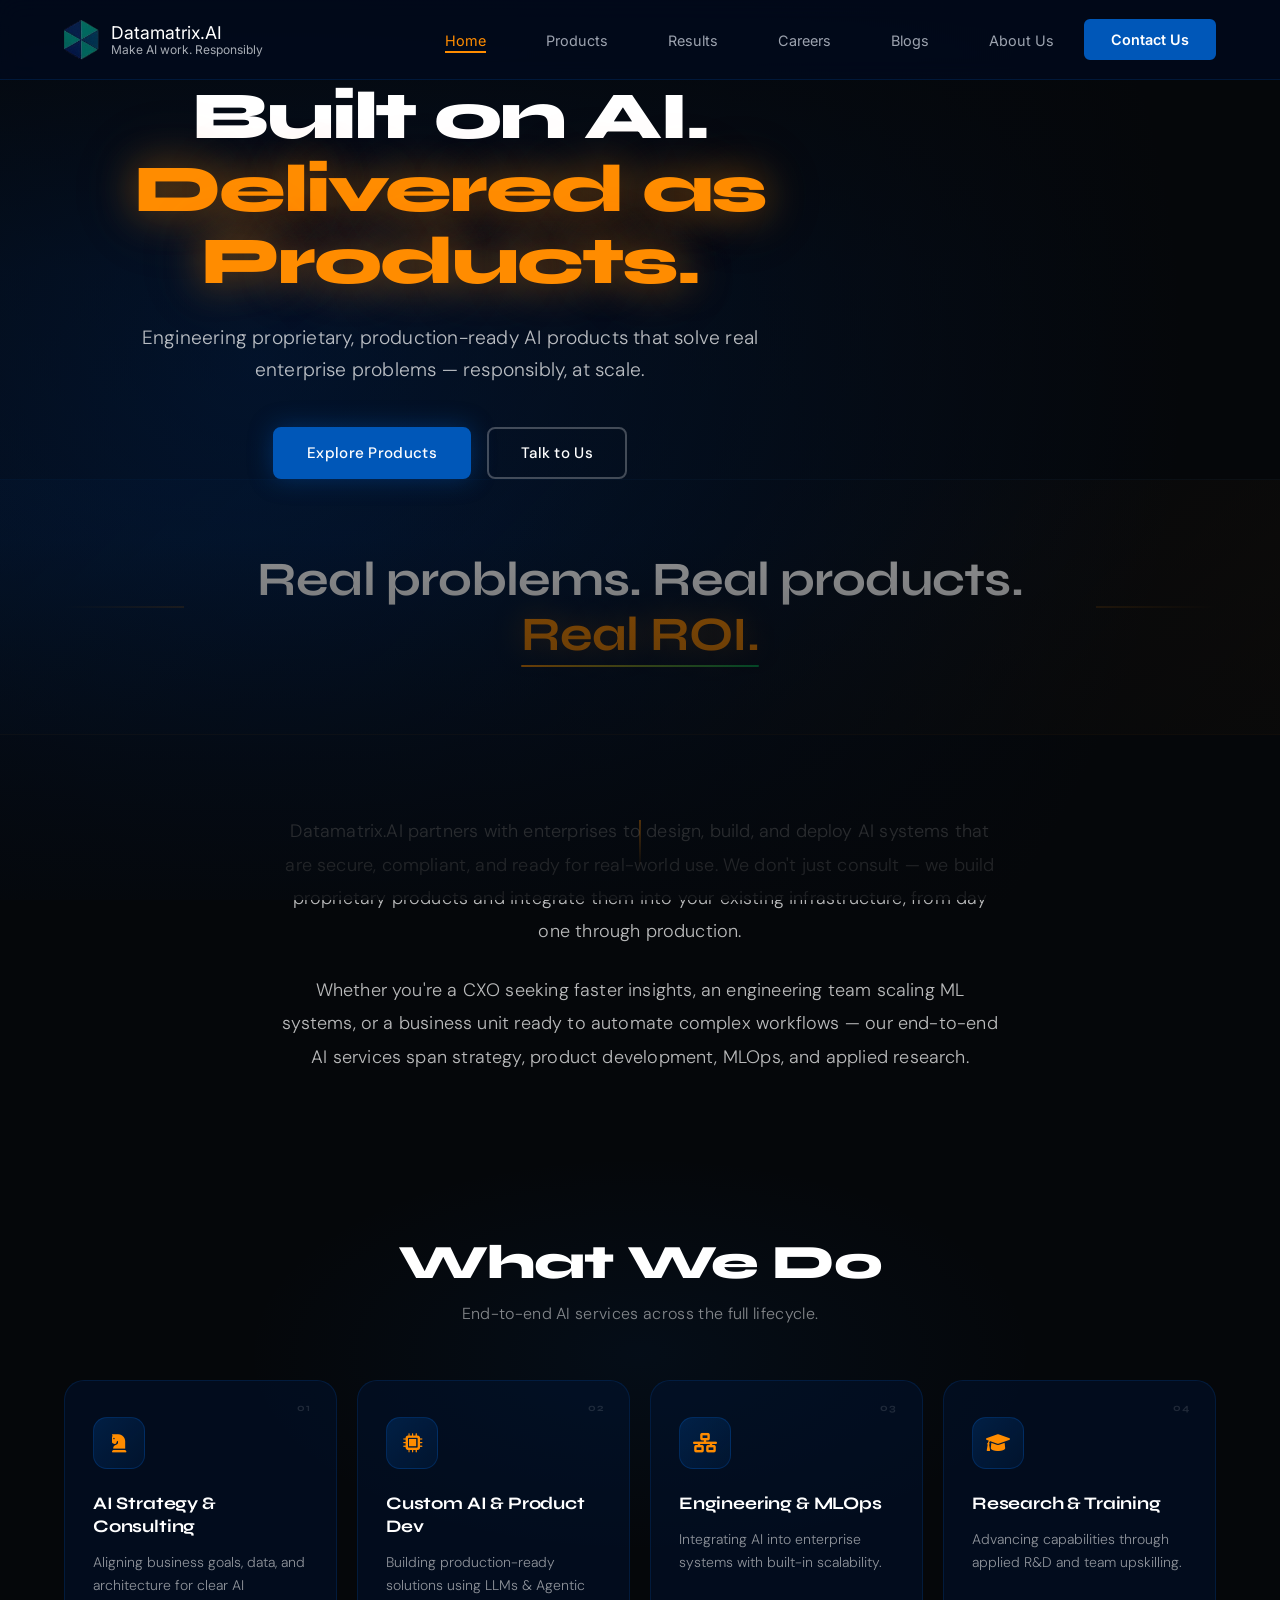
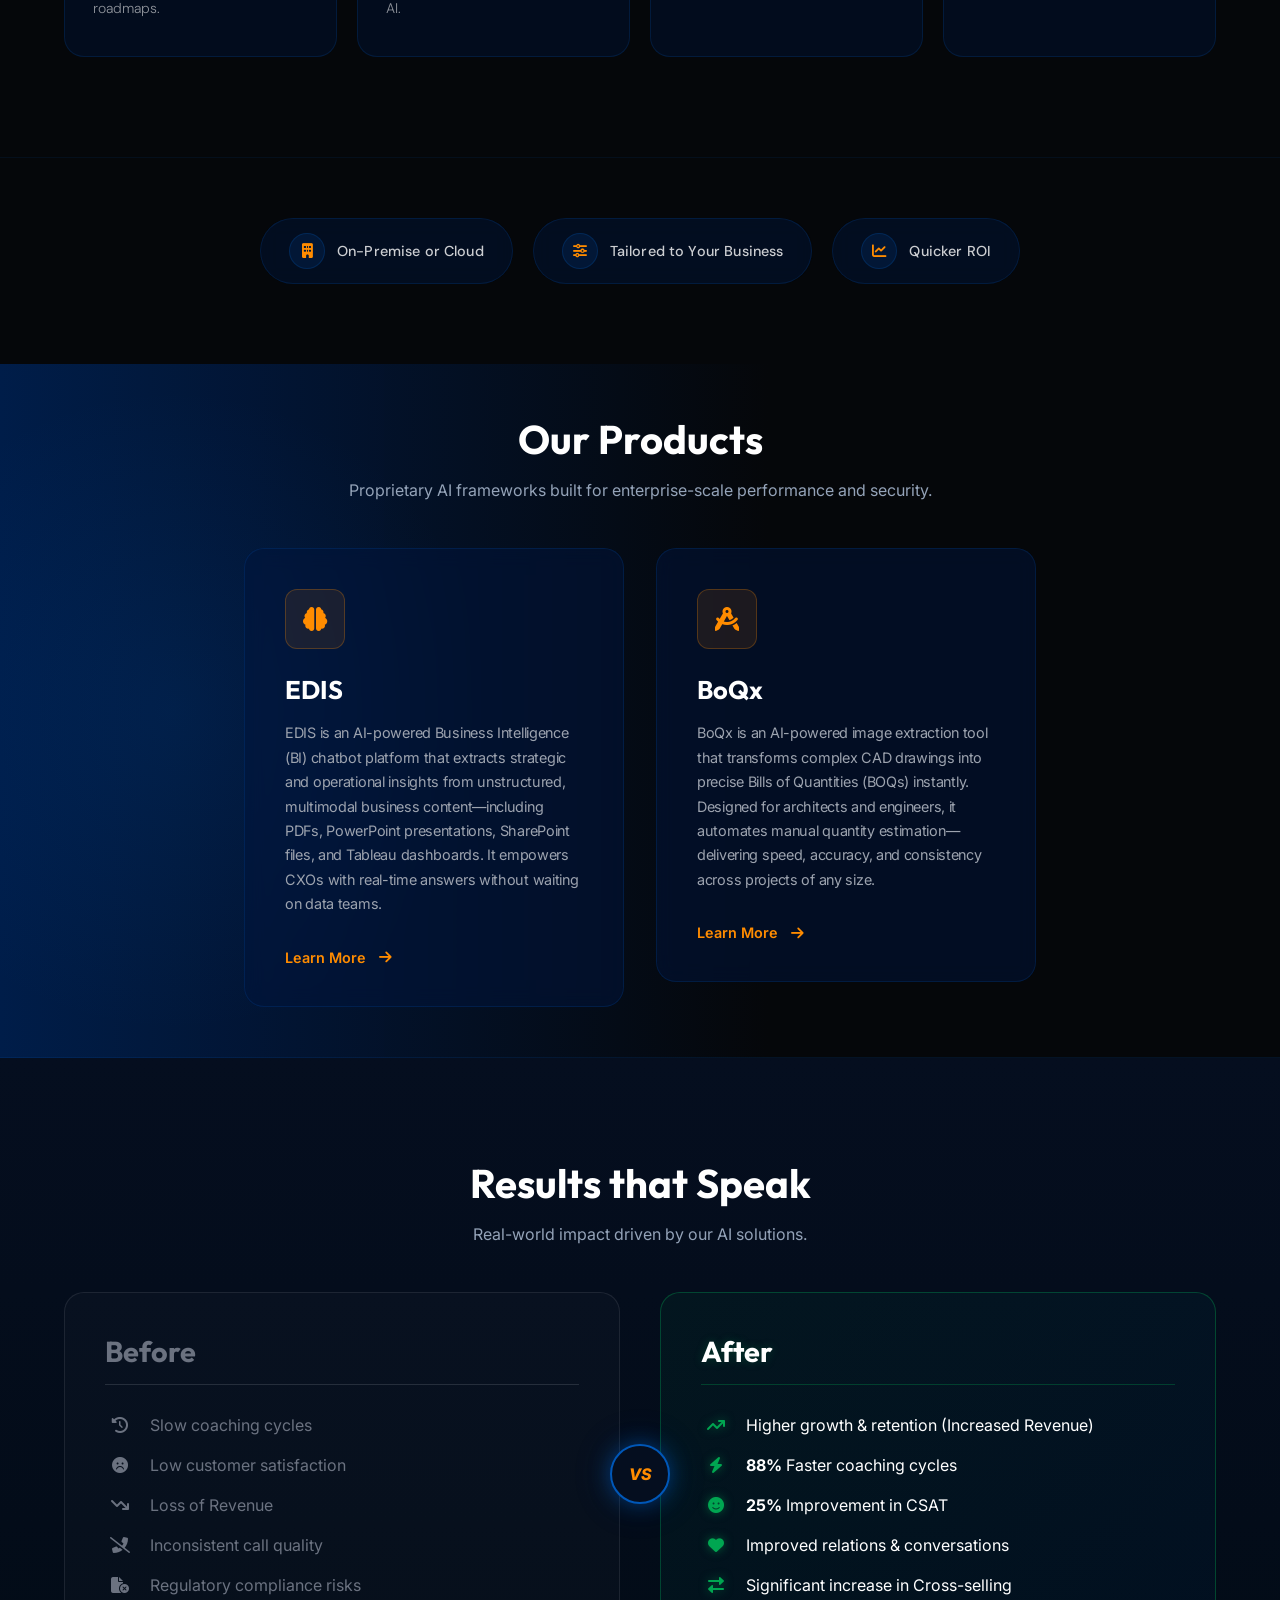
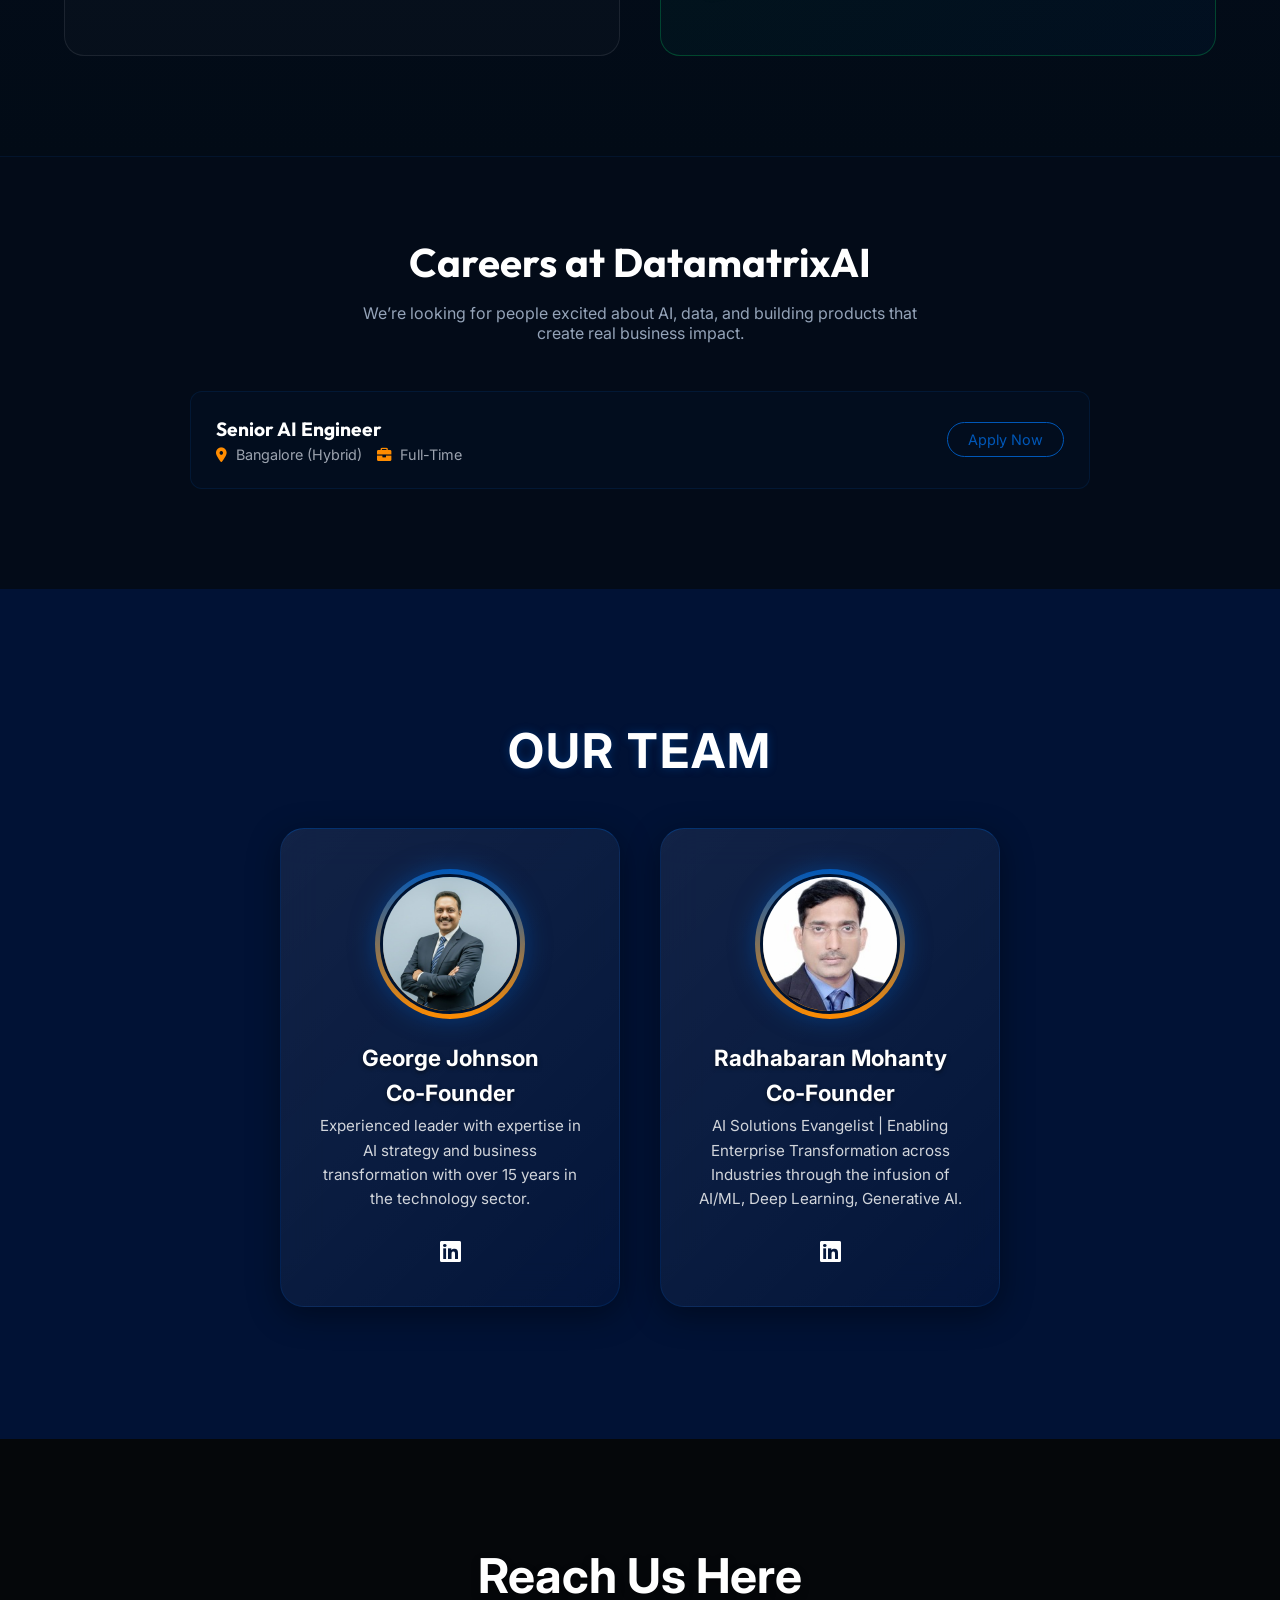
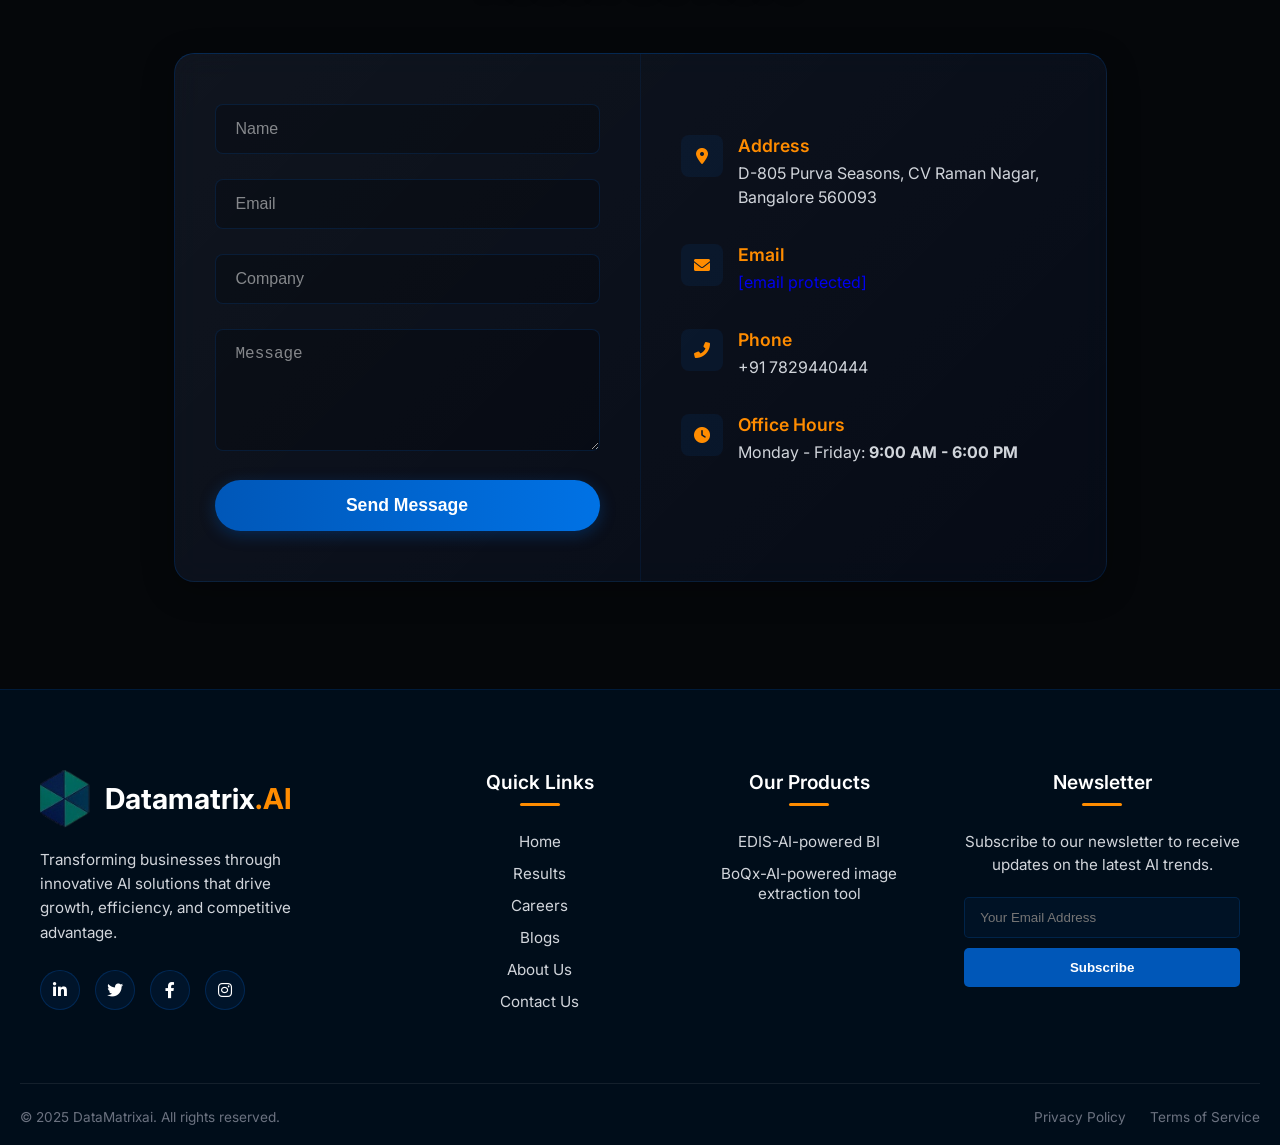
==== commit 084e884b: "Add new font stylesheets for Syne and DM Sans Added a new font stylesheet link for 'Syne' and 'DM Sa" ====
--- a/index.html
+++ b/index.html
@@ -22,6 +22,7 @@
     <link rel="stylesheet" href="css/sections-new.css">
     <link rel="icon" type="image/png" href="assets/images/logo.png">
     <link href="https://fonts.googleapis.com/css2?family=Inter:wght@400;600;800&display=swap" rel="stylesheet">
+    <link href="https://fonts.googleapis.com/css2?family=Syne:wght@600;700;800&family=DM+Sans:ital,opsz,wght@0,9..40,300;0,9..40,400;0,9..40,500;1,9..40,300&display=swap" rel="stylesheet">
     <link rel="stylesheet" href="https://cdnjs.cloudflare.com/ajax/libs/font-awesome/6.4.0/css/all.min.css">
     <link rel="stylesheet" href="https://cdnjs.cloudflare.com/ajax/libs/font-awesome/6.0.0/css/all.min.css">
     <link href="https://fonts.googleapis.com/css2?family=Inter:wght@400;500;600&family=Outfit:wght@500;600;700&display=swap" rel="stylesheet">
--- a/css/styles.css
+++ b/css/styles.css
@@ -403,223 +403,6 @@
     }
 }
 
-/* ============================================
-   HERO
-   ============================================ */
-.hero {
-    min-height: 100vh;
-    width: 100%;
-    display: flex;
-    flex-direction: column;
-    justify-content: center;
-    align-items: center;
-    padding: 80px 20px 0;
-    position: relative;
-    box-sizing: border-box;
-}
-
-.hero-header-container {
-    display: flex;
-    justify-content: center;
-    width: 100%;
-    text-align: center;
-    margin-bottom: 1.5rem;
-}
-
-.hero-header-content {
-    max-width: 900px;
-    display: flex;
-    flex-direction: column;
-    align-items: center;
-    margin: 0 auto;
-}
-
-.hero-main-layout {
-    display: flex;
-    align-items: center;
-    justify-content: space-between;
-    gap: 40px;
-    width: 100%;
-}
-
-.hero-left-new {
-    flex: 1;
-    min-height: 300px;
-    display: flex;
-    flex-direction: column;
-    justify-content: center;
-    padding-right: 40px;
-}
-
-.hero-left-new .lead-text {
-    font-family: 'Inter', sans-serif;
-    font-size: 0.9rem;
-    font-weight: 400;
-    letter-spacing: -0.02em;
-    line-height: 1.7;
-    color: var(--white);
-    margin-bottom: 0;
-    padding: 10px 0 10px 20px;
-    border-left: 3px solid var(--energy-orange);
-    -webkit-font-smoothing: antialiased;
-}
-
-.hero-left-new .detail-text {
-    font-family: 'Inter', sans-serif;
-    font-size: 0.9rem;
-    font-weight: 400;
-    letter-spacing: -0.02em;
-    line-height: 1.7;
-    color: rgba(255, 255, 255, 0.7);
-    padding: 10px 0 20px 25px;
-    border-left: 3px solid rgba(209, 213, 219, 0.25);
-    max-width: 580px;
-}
-
-.hero-title {
-    font-family: 'Outfit', sans-serif;
-    font-size: 3rem !important;
-    font-weight: 800;
-    line-height: 1.1;
-    letter-spacing: -0.02em;
-    text-align: center;
-    white-space: nowrap;
-    margin-bottom: 15px;
-}
-
-.hero-title .highlight {
-    display: inline;
-    color: var(--energy-orange);
-    text-shadow: 0 0 30px rgba(255, 140, 0, 0.3);
-    border-bottom: none;
-}
-
-.hero-header-content .hero-subtitle {
-    font-family: 'Inter', sans-serif;
-    font-size: 1.0rem !important;
-    color: var(--text-dim);
-    margin-bottom: 20px;
-    max-width: 900px;
-    margin-left: auto;
-    margin-right: auto;
-    text-align: center;
-    line-height: 1.6;
-    opacity: 0.85;
-}
-
-.hero-video {
-    flex: 1.2;
-    display: flex;
-    justify-content: flex-end;
-    align-items: center;
-}
-
-.hero-video video {
-    width: 100%;
-    max-width: 700px;
-    height: auto;
-    border-radius: 24px;
-    box-shadow: 0 0 50px rgba(0, 0, 0, 0.5);
-    border: 1px solid rgba(0, 87, 184, 0.25);
-}
-
-.hero-buttons {
-    display: flex;
-    gap: 20px;
-    justify-content: center !important;
-    font-family: 'Outfit', sans-serif;
-    font-weight: 600;
-    letter-spacing: 0.02em;
-    text-transform: uppercase;
-    font-size: 0.9rem;
-}
-
-.hero h1,
-.hero h1 span,
-.hero p,
-.typewriter,
-.highlight {
-    transform: none !important;
-    rotate: 0deg !important;
-    font-style: normal !important;
-    perspective: none !important;
-}
-
-/* Hero Services Grid */
-.services-grid-hero {
-    display: grid;
-    grid-template-columns: 1fr;
-    gap: 10px;
-    margin-top: 20px;
-}
-
-@media (min-width: 768px) {
-    .services-grid-hero { grid-template-columns: 1fr 1fr; }
-}
-
-.service-item {
-    display: flex;
-    align-items: flex-start;
-    gap: 12px;
-    background: rgba(0, 87, 184, 0.06);
-    border: 1px solid transparent;
-    background-clip: padding-box;
-    border: 1px solid rgba(0, 87, 184, 0.2);
-    padding: 12px 15px;
-    border-radius: 10px;
-    transition: all 0.3s ease;
-}
-
-.service-item:hover {
-    border-color: var(--energy-orange);
-    background: rgba(255, 140, 0, 0.06);
-    transform: translateY(-2px);
-}
-
-.svc-icon {
-    flex-shrink: 0;
-    width: 32px;
-    height: 32px;
-    background: rgba(0, 87, 184, 0.15);
-    color: var(--energy-orange);
-    border-radius: 6px;
-    display: flex;
-    align-items: center;
-    justify-content: center;
-    font-size: 0.9rem;
-    margin-top: 2px;
-}
-
-.service-content h4 {
-    color: var(--white);
-    font-family: 'Outfit', sans-serif;
-    font-size: 0.95rem;
-    margin-bottom: 3px;
-    font-weight: 600;
-}
-
-.service-content p {
-    color: var(--text-dim);
-    font-size: 0.8rem;
-    line-height: 1.3;
-    margin: 0;
-}
-
-/* Hero section media queries */
-@media (max-width: 768px) {
-    .hero h1 { font-size: 2rem; }
-    .hero-title { white-space: normal; font-size: 2rem !important; }
-    .hero-main-layout { flex-direction: column; }
-    .hero-left-new { padding-right: 0; }
-    .hero-video { display: none; }
-
-    .typewriter {
-        width: auto;
-        border-right: none;
-        animation: none;
-        white-space: normal;
-    }
-}
 
 /* ============================================
    PRODUCTS
--- a/css/sections-new.css
+++ b/css/sections-new.css
@@ -1,8 +1,9 @@
+ons new · CSS
 /* ============================================
    FONTS — Import distinctive display + body pair
    ============================================ */
 @import url('https://fonts.googleapis.com/css2?family=Syne:wght@700;800&family=DM+Sans:ital,opsz,wght@0,9..40,300;0,9..40,400;0,9..40,500;1,9..40,300&display=swap');
-
+ 
 /* ============================================
    HERO — FULL BACKGROUND VERSION
    ============================================ */
@@ -17,7 +18,7 @@
     padding: 0;
     overflow: hidden;
 }
-
+ 
 /* Circuit canvas fills the entire hero */
 .hero-circuit-canvas {
     position: absolute;
@@ -26,7 +27,7 @@
     height: 100%;
     z-index: 0;
 }
-
+ 
 /* Dark overlay — heavier at top (nav area) and bottom, lighter in center */
 .hero-overlay {
     position: absolute;
@@ -40,7 +41,7 @@
             rgba(5, 7, 10, 0.88) 100%
         );
 }
-
+ 
 /* Centered content sits above canvas and overlay */
 .hero-center-content {
     position: relative;
@@ -53,7 +54,7 @@
     padding: 0 24px;
     margin-top: 80px; /* clear fixed header */
 }
-
+ 
 /* Override hero-title for new centered layout */
 .hero--fullbg .hero-title {
     font-family: 'Syne', sans-serif;
@@ -66,14 +67,14 @@
     color: #ffffff;
     margin-bottom: 24px;
 }
-
+ 
 .hero--fullbg .hero-title .highlight {
     color: #FF8C00;
     text-shadow:
         0 0 40px rgba(255, 140, 0, 0.45),
         0 0 80px rgba(255, 140, 0, 0.2);
 }
-
+ 
 /* Override hero-subtitle */
 .hero--fullbg .hero-subtitle {
     font-family: 'DM Sans', sans-serif;
@@ -86,7 +87,7 @@
     letter-spacing: 0.01em;
     opacity: 1;
 }
-
+ 
 /* CTA group */
 .hero-cta-group {
     display: flex;
@@ -94,7 +95,7 @@
     justify-content: center;
     flex-wrap: wrap;
 }
-
+ 
 .hero-cta-group .btn-primary {
     font-family: 'DM Sans', sans-serif;
     font-weight: 500;
@@ -109,7 +110,7 @@
     transition: all 0.3s ease;
     box-shadow: 0 0 24px rgba(0, 87, 184, 0.4);
 }
-
+ 
 .hero-cta-group .btn-primary:hover {
     background: transparent;
     border-color: #FF8C00;
@@ -117,7 +118,7 @@
     box-shadow: 0 0 24px rgba(255, 140, 0, 0.3);
     transform: translateY(-2px);
 }
-
+ 
 .hero-cta-group .btn-secondary {
     font-family: 'DM Sans', sans-serif;
     font-weight: 500;
@@ -131,13 +132,13 @@
     text-decoration: none;
     transition: all 0.3s ease;
 }
-
+ 
 .hero-cta-group .btn-secondary:hover {
     border-color: #FF8C00;
     color: #FF8C00;
     transform: translateY(-2px);
 }
-
+ 
 /* Scroll hint at bottom of hero */
 .hero--fullbg::after {
     content: '';
@@ -151,17 +152,17 @@
     background: linear-gradient(to bottom, rgba(255,140,0,0.6), transparent);
     animation: scrollHint 2s ease-in-out infinite;
 }
-
+ 
 @keyframes scrollHint {
     0%, 100% { opacity: 0.4; transform: translateX(-50%) scaleY(1); }
     50% { opacity: 1; transform: translateX(-50%) scaleY(1.15); }
 }
-
+ 
 /* ============================================
    CIRCUIT BOARD CANVAS SCRIPT
    (Injected via JS at bottom of index.html)
    ============================================ */
-
+ 
 /* ============================================
    HOOK BANNER — "Real problems. Real ROI."
    ============================================ */
@@ -180,7 +181,7 @@
     position: relative;
     overflow: hidden;
 }
-
+ 
 /* Decorative side lines */
 .hook-banner::before,
 .hook-banner::after {
@@ -192,18 +193,18 @@
     height: 1px;
     background: linear-gradient(to right, transparent, rgba(255, 140, 0, 0.4));
 }
-
+ 
 .hook-banner::before { left: 5%; }
 .hook-banner::after {
     right: 5%;
     background: linear-gradient(to left, transparent, rgba(255, 140, 0, 0.4));
 }
-
+ 
 .hook-inner {
     max-width: 860px;
     margin: 0 auto;
 }
-
+ 
 .hook-text {
     font-family: 'Syne', sans-serif;
     font-size: clamp(1.8rem, 4vw, 3rem);
@@ -212,13 +213,13 @@
     line-height: 1.15;
     letter-spacing: -0.02em;
 }
-
+ 
 .hook-highlight {
     color: #FF8C00;
     text-shadow: 0 0 30px rgba(255, 140, 0, 0.4);
     position: relative;
 }
-
+ 
 /* Underline accent on "Real ROI" */
 .hook-highlight::after {
     content: '';
@@ -230,7 +231,7 @@
     background: linear-gradient(to right, #FF8C00, #00A651);
     border-radius: 2px;
 }
-
+ 
 /* ============================================
    BODY COPY SECTION
    ============================================ */
@@ -238,13 +239,13 @@
     padding: 80px 5%;
     background: transparent;
 }
-
+ 
 .body-copy-column {
     max-width: 720px;
     margin: 0 auto;
     text-align: center;
 }
-
+ 
 .body-copy-column p {
     font-family: 'DM Sans', sans-serif;
     font-size: clamp(1rem, 1.6vw, 1.125rem);
@@ -254,11 +255,11 @@
     margin-bottom: 1.6rem;
     letter-spacing: 0.01em;
 }
-
+ 
 .body-copy-column p:last-child {
     margin-bottom: 0;
 }
-
+ 
 /* ============================================
    WHAT WE DO — SPOTLIGHT CARDS
    ============================================ */
@@ -267,7 +268,7 @@
     position: relative;
     overflow: hidden;
 }
-
+ 
 /* Subtle background glow */
 .whatwedo-section::before {
     content: '';
@@ -282,7 +283,7 @@
     );
     pointer-events: none;
 }
-
+ 
 .whatwedo-heading {
     font-family: 'Syne', sans-serif;
     font-size: clamp(2rem, 4vw, 3rem);
@@ -292,7 +293,7 @@
     letter-spacing: -0.02em;
     margin-bottom: 12px;
 }
-
+ 
 .whatwedo-subheading {
     font-family: 'DM Sans', sans-serif;
     font-size: 1rem;
@@ -302,7 +303,7 @@
     margin-bottom: 56px;
     letter-spacing: 0.02em;
 }
-
+ 
 /* Horizontal scroll track */
 .whatwedo-scroll-track {
     display: grid;
@@ -311,7 +312,7 @@
     max-width: 1200px;
     margin: 0 auto;
 }
-
+ 
 /* ── SPOTLIGHT CARD ────────────────────────── */
 .spotlight-card {
     position: relative;
@@ -322,12 +323,12 @@
     overflow: hidden;
     cursor: default;
     transition: border-color 0.4s ease, transform 0.3s ease, box-shadow 0.4s ease;
-
+ 
     /* CSS custom properties for spotlight position */
     --spotlight-x: 50%;
     --spotlight-y: 50%;
 }
-
+ 
 /* The radial glow that follows the mouse */
 .spotlight-card__glow {
     position: absolute;
@@ -344,18 +345,20 @@
     );
     z-index: 0;
 }
-
+ 
 .spotlight-card:hover .spotlight-card__glow {
     opacity: 1;
 }
-
+ 
 .spotlight-card:hover {
+    border-color: rgba(255, 140, 0, 0.45);
+    transform: translateY(-6px);
     box-shadow:
         0 20px 50px rgba(0, 0, 0, 0.4),
         0 0 0 1px rgba(255, 140, 0, 0.15),
         inset 0 1px 0 rgba(255, 255, 255, 0.06);
 }
-
+ 
 /* Icon container */
 .spotlight-card__icon {
     position: relative;
@@ -376,7 +379,7 @@
     margin-bottom: 24px;
     transition: background 0.3s ease, border-color 0.3s ease;
 }
-
+ 
 .spotlight-card:hover .spotlight-card__icon {
     background: linear-gradient(135deg,
         rgba(255, 140, 0, 0.2),
@@ -384,7 +387,7 @@
     );
     border-color: rgba(255, 140, 0, 0.4);
 }
-
+ 
 /* Number label — subtle top-right corner */
 .spotlight-card::before {
     content: attr(data-num);
@@ -398,7 +401,7 @@
     color: rgba(255, 255, 255, 0.12);
     z-index: 1;
 }
-
+ 
 .spotlight-card__title {
     position: relative;
     z-index: 1;
@@ -410,7 +413,7 @@
     margin-bottom: 12px;
     line-height: 1.3;
 }
-
+ 
 .spotlight-card__desc {
     position: relative;
     z-index: 1;
@@ -421,7 +424,7 @@
     line-height: 1.65;
     margin: 0;
 }
-
+ 
 /* Bottom accent line that grows on hover */
 .spotlight-card::after {
     content: '';
@@ -430,22 +433,23 @@
     left: 0;
     width: 0%;
     height: 2px;
+    background: linear-gradient(to right, #0057B8, #FF8C00);
     border-radius: 0 0 20px 20px;
     transition: width 0.4s ease;
     z-index: 2;
 }
-
+ 
 .spotlight-card:hover::after {
     width: 100%;
 }
-
+ 
 /* Responsive — 2 col on tablet, 1 col on mobile */
 @media (max-width: 1024px) {
     .whatwedo-scroll-track {
         grid-template-columns: repeat(2, 1fr);
     }
 }
-
+ 
 @media (max-width: 600px) {
     .whatwedo-scroll-track {
         grid-template-columns: 1fr;
@@ -454,7 +458,7 @@
         padding: 60px 5% 80px;
     }
 }
-
+ 
 /* ============================================
    CLOSING PILLS ROW
    ============================================ */
@@ -462,7 +466,7 @@
     padding: 60px 5% 80px;
     border-top: 1px solid rgba(0, 87, 184, 0.1);
 }
-
+ 
 .closing-pills-row {
     display: flex;
     justify-content: center;
@@ -472,7 +476,7 @@
     max-width: 900px;
     margin: 0 auto;
 }
-
+ 
 .closing-pill {
     display: flex;
     align-items: center;
@@ -484,14 +488,14 @@
     transition: all 0.3s ease;
     backdrop-filter: blur(10px);
 }
-
+ 
 .closing-pill:hover {
     border-color: #FF8C00;
     background: rgba(255, 140, 0, 0.06);
     transform: translateY(-3px);
     box-shadow: 0 12px 30px rgba(0, 0, 0, 0.3);
 }
-
+ 
 .closing-pill__icon {
     width: 36px;
     height: 36px;
@@ -506,12 +510,12 @@
     flex-shrink: 0;
     transition: background 0.3s ease;
 }
-
+ 
 .closing-pill:hover .closing-pill__icon {
     background: rgba(255, 140, 0, 0.15);
     border-color: rgba(255, 140, 0, 0.3);
 }
-
+ 
 .closing-pill__label {
     font-family: 'DM Sans', sans-serif;
     font-size: 0.9rem;
@@ -520,12 +524,12 @@
     white-space: nowrap;
     letter-spacing: 0.01em;
 }
-
+ 
 /* Separator dots between pills on desktop */
 .closing-pill + .closing-pill::before {
     display: none; /* Using gap instead */
 }
-
+ 
 @media (max-width: 640px) {
     .closing-pills-row {
         flex-direction: column;
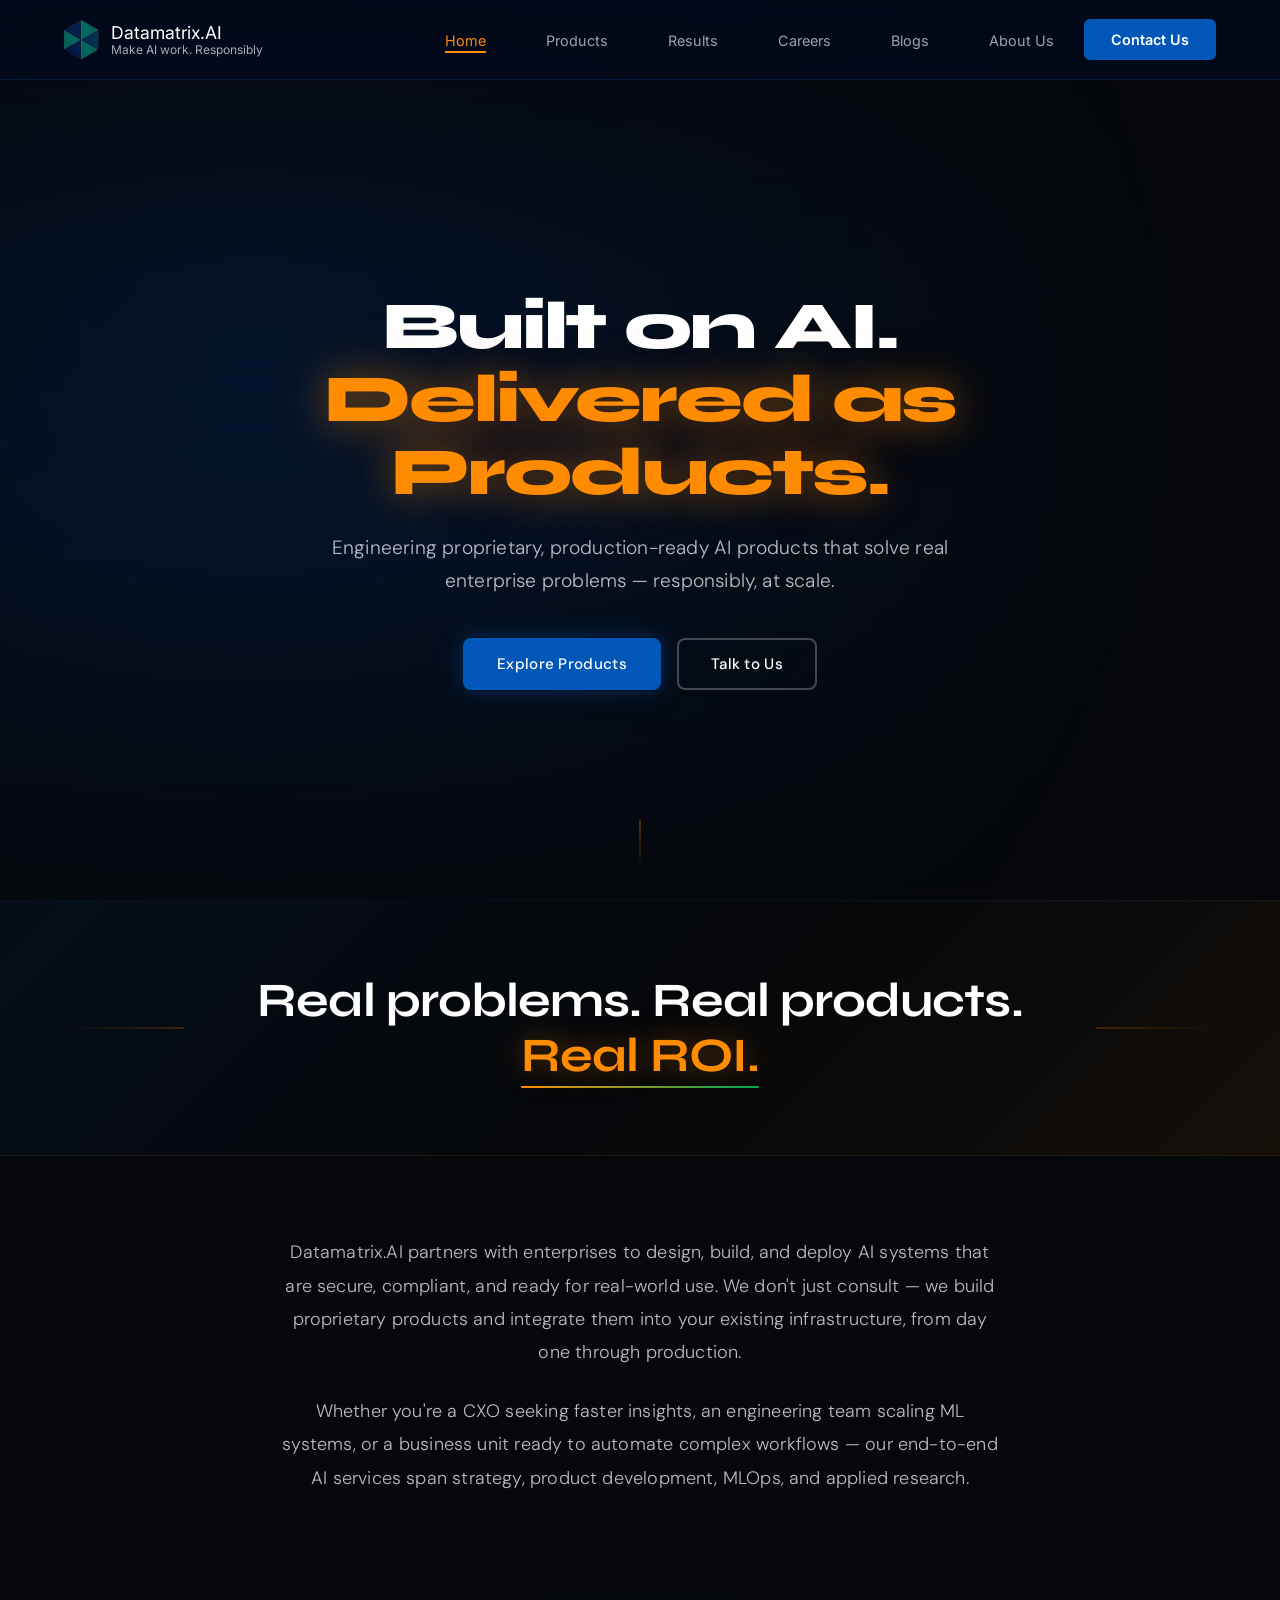
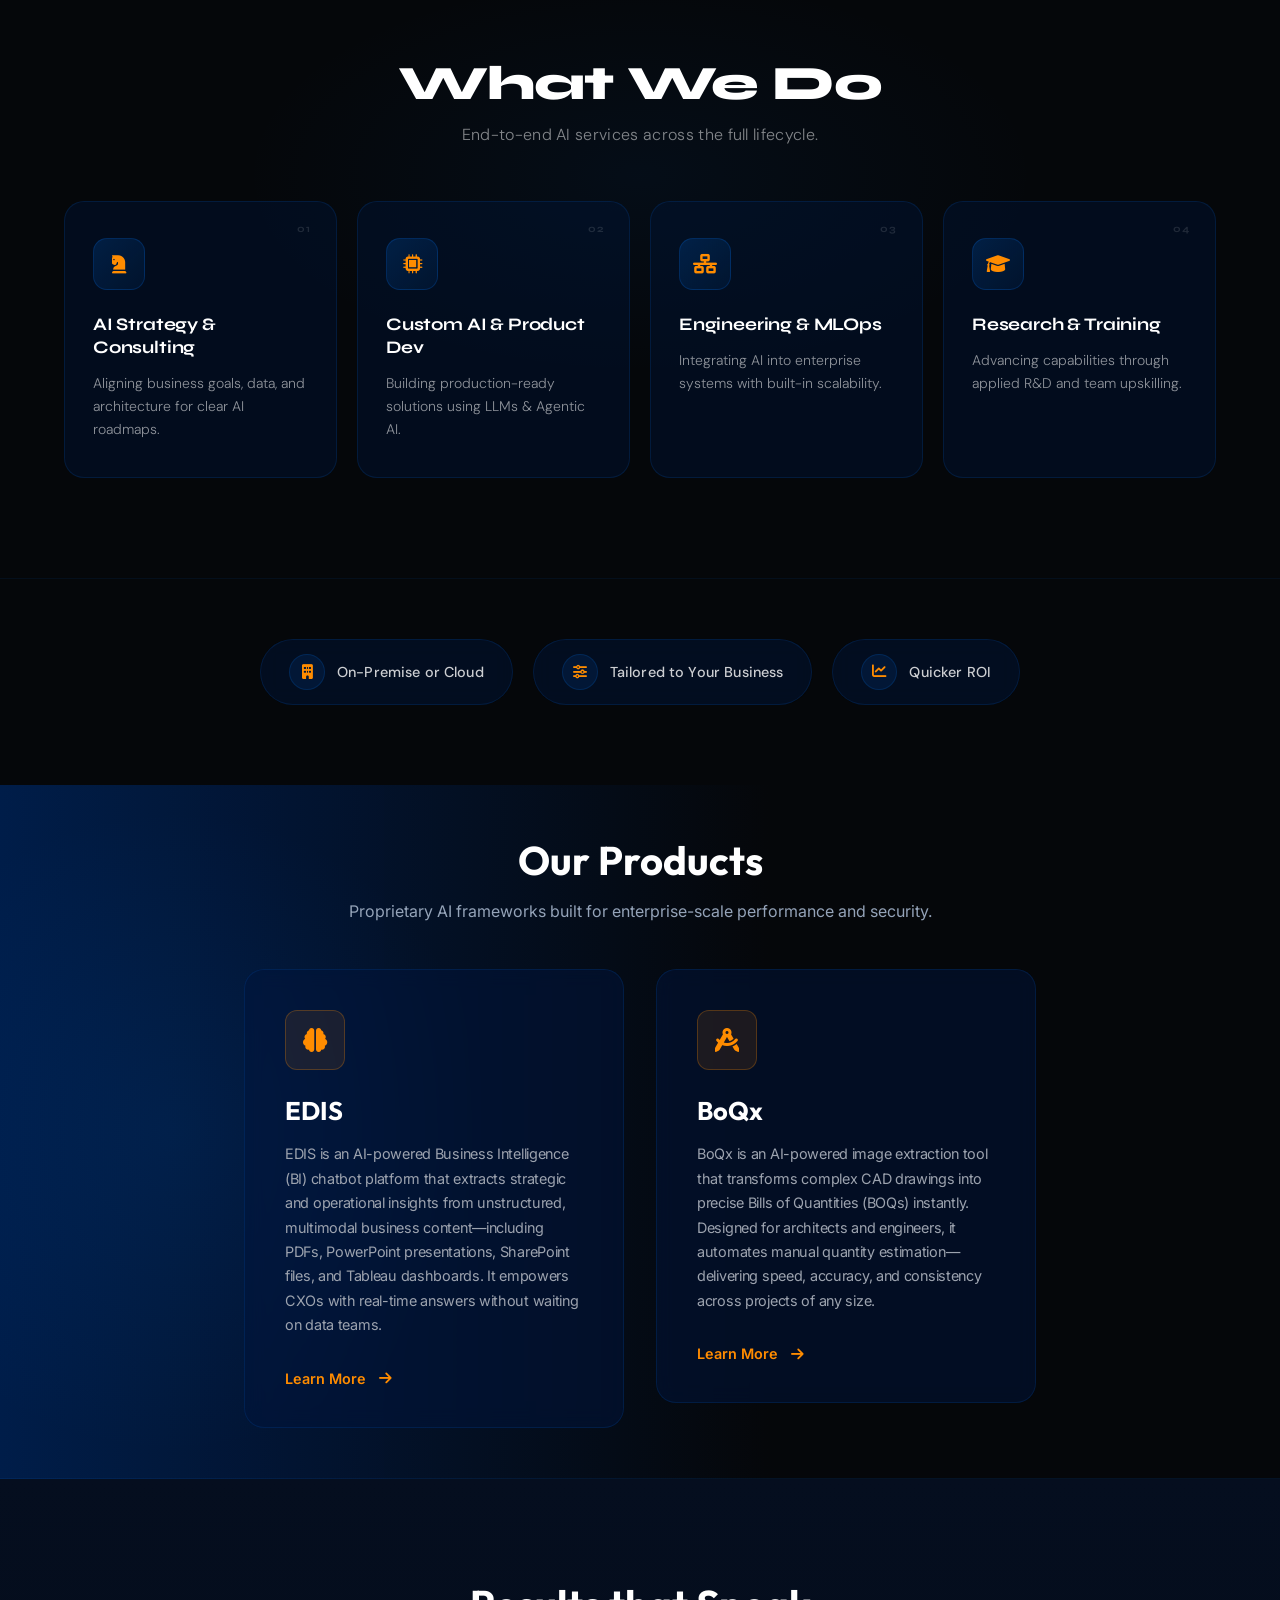
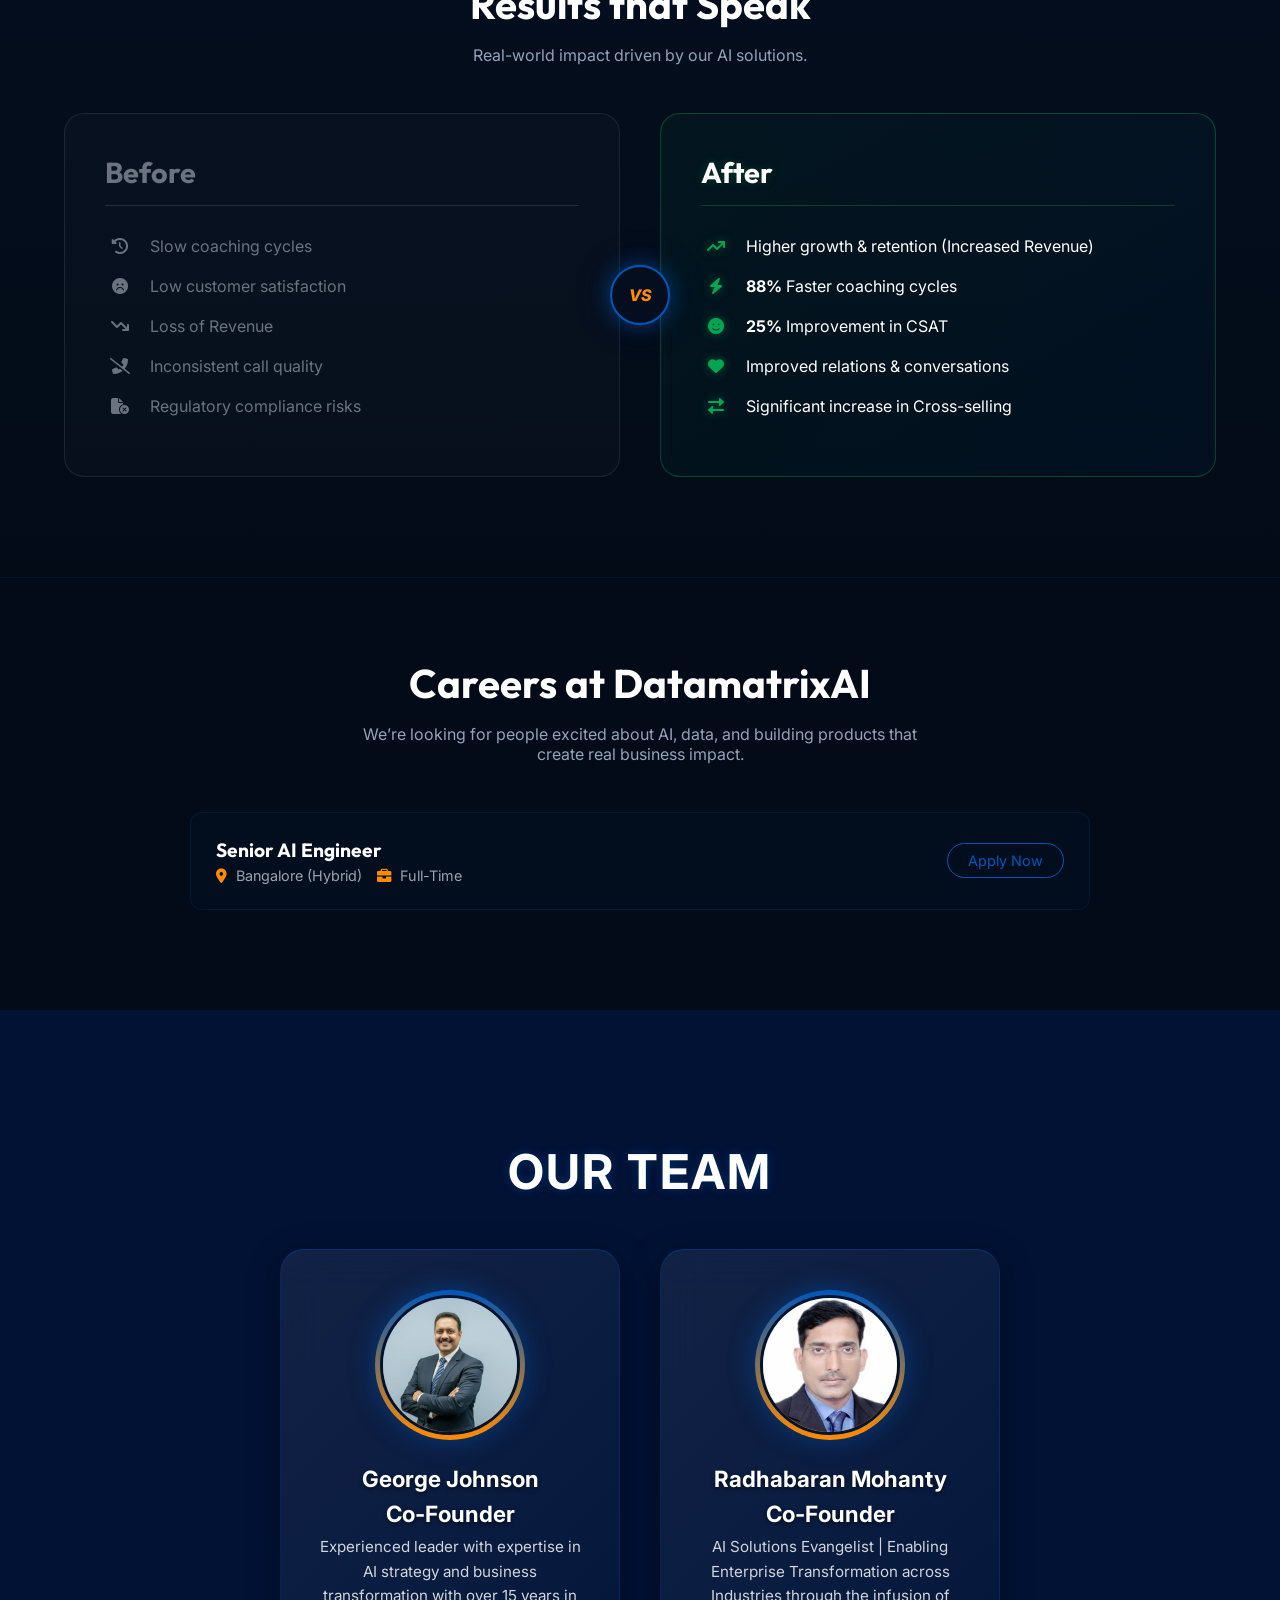
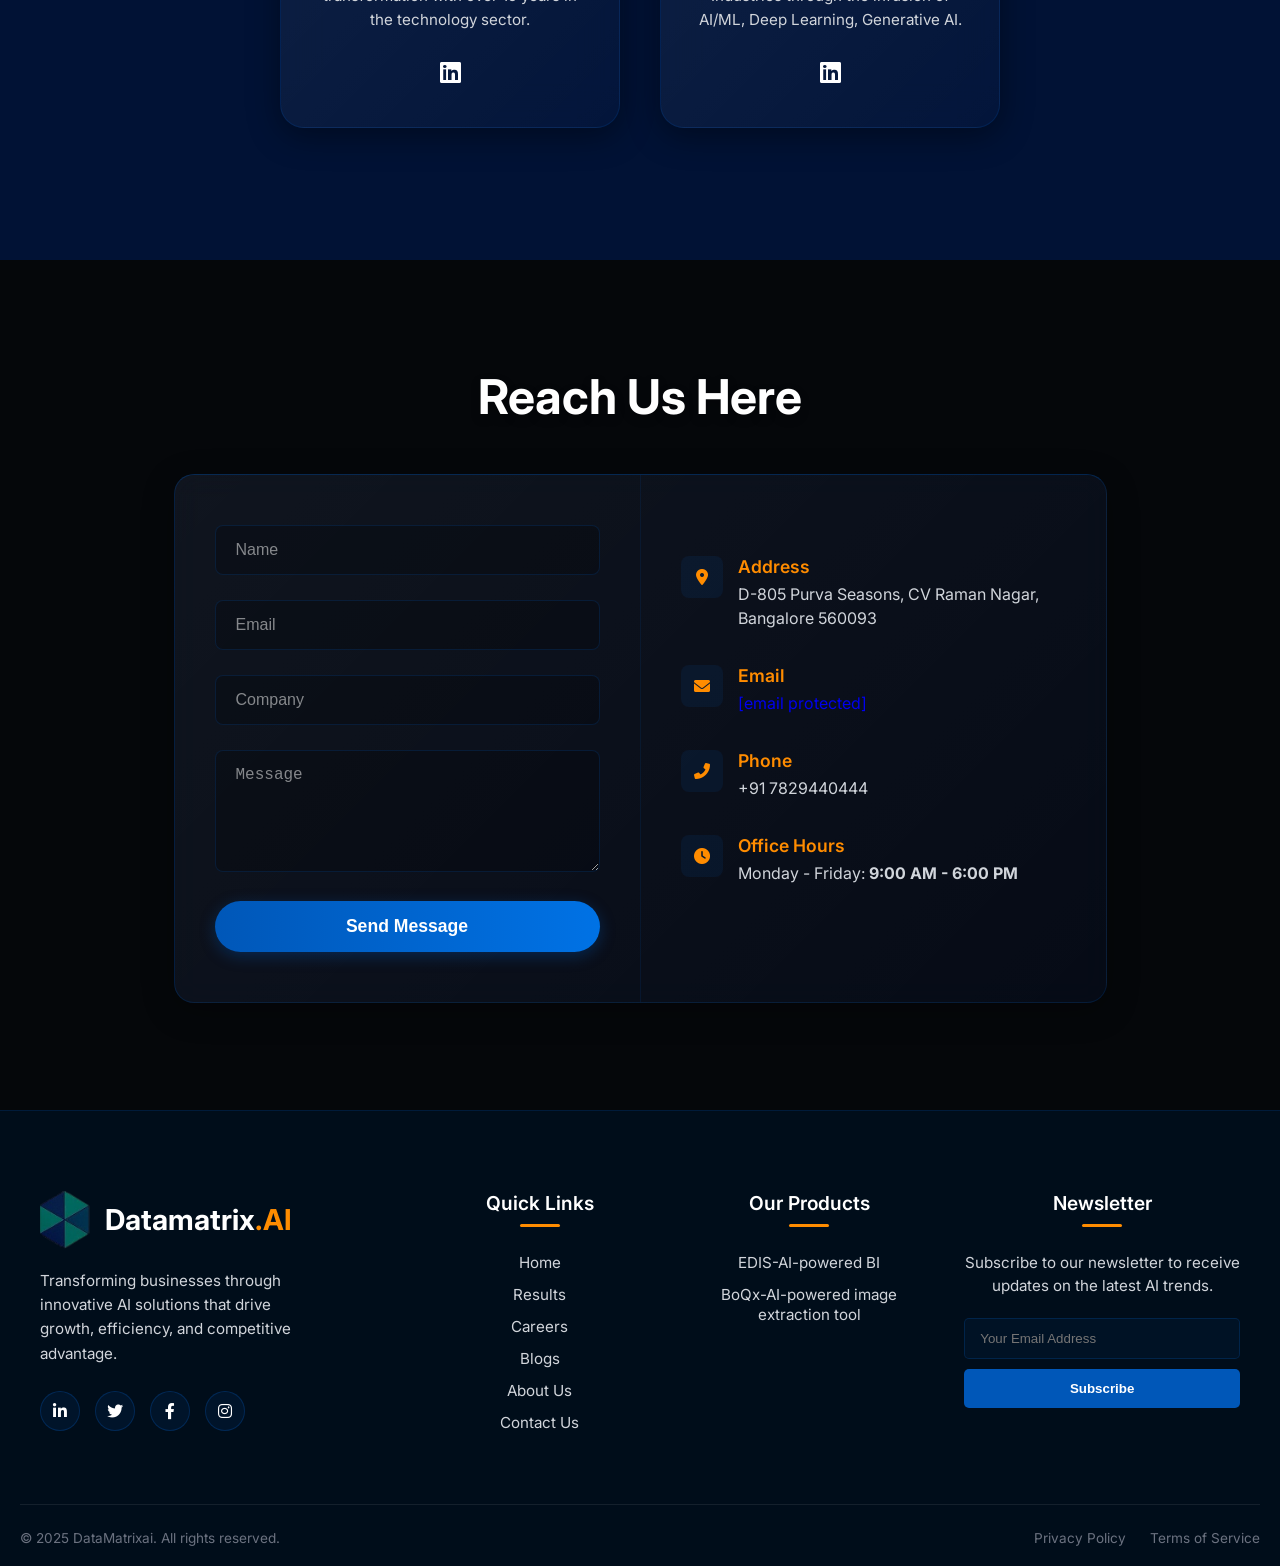
==== commit cf4318f0: "Implement mousemove spotlight effect on cards Add spotlight effect on mouse movement for cards." ====
--- a/index.html
+++ b/index.html
@@ -30,6 +30,17 @@
 </head>
 <script src="js/careers.js"></script>
 <script src="js/contact.js"></script>
+    <script>
+        document.querySelectorAll('[data-spotlight]').forEach(card => {
+            card.addEventListener('mousemove', e => {
+                const rect = card.getBoundingClientRect();
+                const x = e.clientX - rect.left;
+                const y = e.clientY - rect.top;
+                card.style.setProperty('--spotlight-x', `${x}px`);
+                card.style.setProperty('--spotlight-y', `${y}px`);
+            });
+        });
+    </script>
     <script>
 (function(){
 const cv=document.getElementById('circuit-canvas');
--- a/css/styles.css
+++ b/css/styles.css
@@ -403,6 +403,223 @@
     }
 }
 
+/* ============================================
+   HERO
+   ============================================ */
+.hero {
+    min-height: 100vh;
+    width: 100%;
+    display: flex;
+    flex-direction: column;
+    justify-content: center;
+    align-items: center;
+    padding: 80px 20px 0;
+    position: relative;
+    box-sizing: border-box;
+}
+
+.hero-header-container {
+    display: flex;
+    justify-content: center;
+    width: 100%;
+    text-align: center;
+    margin-bottom: 1.5rem;
+}
+
+.hero-header-content {
+    max-width: 900px;
+    display: flex;
+    flex-direction: column;
+    align-items: center;
+    margin: 0 auto;
+}
+
+.hero-main-layout {
+    display: flex;
+    align-items: center;
+    justify-content: space-between;
+    gap: 40px;
+    width: 100%;
+}
+
+.hero-left-new {
+    flex: 1;
+    min-height: 300px;
+    display: flex;
+    flex-direction: column;
+    justify-content: center;
+    padding-right: 40px;
+}
+
+.hero-left-new .lead-text {
+    font-family: 'Inter', sans-serif;
+    font-size: 0.9rem;
+    font-weight: 400;
+    letter-spacing: -0.02em;
+    line-height: 1.7;
+    color: var(--white);
+    margin-bottom: 0;
+    padding: 10px 0 10px 20px;
+    border-left: 3px solid var(--energy-orange);
+    -webkit-font-smoothing: antialiased;
+}
+
+.hero-left-new .detail-text {
+    font-family: 'Inter', sans-serif;
+    font-size: 0.9rem;
+    font-weight: 400;
+    letter-spacing: -0.02em;
+    line-height: 1.7;
+    color: rgba(255, 255, 255, 0.7);
+    padding: 10px 0 20px 25px;
+    border-left: 3px solid rgba(209, 213, 219, 0.25);
+    max-width: 580px;
+}
+
+.hero-title {
+    font-family: 'Outfit', sans-serif;
+    font-size: 3rem !important;
+    font-weight: 800;
+    line-height: 1.1;
+    letter-spacing: -0.02em;
+    text-align: center;
+    white-space: nowrap;
+    margin-bottom: 15px;
+}
+
+.hero-title .highlight {
+    display: inline;
+    color: var(--energy-orange);
+    text-shadow: 0 0 30px rgba(255, 140, 0, 0.3);
+    border-bottom: none;
+}
+
+.hero-header-content .hero-subtitle {
+    font-family: 'Inter', sans-serif;
+    font-size: 1.0rem !important;
+    color: var(--text-dim);
+    margin-bottom: 20px;
+    max-width: 900px;
+    margin-left: auto;
+    margin-right: auto;
+    text-align: center;
+    line-height: 1.6;
+    opacity: 0.85;
+}
+
+.hero-video {
+    flex: 1.2;
+    display: flex;
+    justify-content: flex-end;
+    align-items: center;
+}
+
+.hero-video video {
+    width: 100%;
+    max-width: 700px;
+    height: auto;
+    border-radius: 24px;
+    box-shadow: 0 0 50px rgba(0, 0, 0, 0.5);
+    border: 1px solid rgba(0, 87, 184, 0.25);
+}
+
+.hero-buttons {
+    display: flex;
+    gap: 20px;
+    justify-content: center !important;
+    font-family: 'Outfit', sans-serif;
+    font-weight: 600;
+    letter-spacing: 0.02em;
+    text-transform: uppercase;
+    font-size: 0.9rem;
+}
+
+.hero h1,
+.hero h1 span,
+.hero p,
+.typewriter,
+.highlight {
+    transform: none !important;
+    rotate: 0deg !important;
+    font-style: normal !important;
+    perspective: none !important;
+}
+
+/* Hero Services Grid */
+.services-grid-hero {
+    display: grid;
+    grid-template-columns: 1fr;
+    gap: 10px;
+    margin-top: 20px;
+}
+
+@media (min-width: 768px) {
+    .services-grid-hero { grid-template-columns: 1fr 1fr; }
+}
+
+.service-item {
+    display: flex;
+    align-items: flex-start;
+    gap: 12px;
+    background: rgba(0, 87, 184, 0.06);
+    border: 1px solid transparent;
+    background-clip: padding-box;
+    border: 1px solid rgba(0, 87, 184, 0.2);
+    padding: 12px 15px;
+    border-radius: 10px;
+    transition: all 0.3s ease;
+}
+
+.service-item:hover {
+    border-color: var(--energy-orange);
+    background: rgba(255, 140, 0, 0.06);
+    transform: translateY(-2px);
+}
+
+.svc-icon {
+    flex-shrink: 0;
+    width: 32px;
+    height: 32px;
+    background: rgba(0, 87, 184, 0.15);
+    color: var(--energy-orange);
+    border-radius: 6px;
+    display: flex;
+    align-items: center;
+    justify-content: center;
+    font-size: 0.9rem;
+    margin-top: 2px;
+}
+
+.service-content h4 {
+    color: var(--white);
+    font-family: 'Outfit', sans-serif;
+    font-size: 0.95rem;
+    margin-bottom: 3px;
+    font-weight: 600;
+}
+
+.service-content p {
+    color: var(--text-dim);
+    font-size: 0.8rem;
+    line-height: 1.3;
+    margin: 0;
+}
+
+/* Hero section media queries */
+@media (max-width: 768px) {
+    .hero h1 { font-size: 2rem; }
+    .hero-title { white-space: normal; font-size: 2rem !important; }
+    .hero-main-layout { flex-direction: column; }
+    .hero-left-new { padding-right: 0; }
+    .hero-video { display: none; }
+
+    .typewriter {
+        width: auto;
+        border-right: none;
+        animation: none;
+        white-space: normal;
+    }
+}
 
 /* ============================================
    PRODUCTS
--- a/css/sections-new.css
+++ b/css/sections-new.css
@@ -543,3 +543,17 @@
         text-align: center;
     }
 }
+/* Force centered layout — override styles.css base .hero rules */
+.hero.hero--fullbg {
+    padding: 0 !important;
+    justify-content: center !important;
+    align-items: center !important;
+}
+
+/* Override the Outfit/left-align from styles.css */
+.hero--fullbg .hero-title {
+    font-family: 'Syne', sans-serif !important;
+    font-size: clamp(2.4rem, 5.5vw, 4.2rem) !important;
+    text-align: center !important;
+    white-space: normal !important;
+}
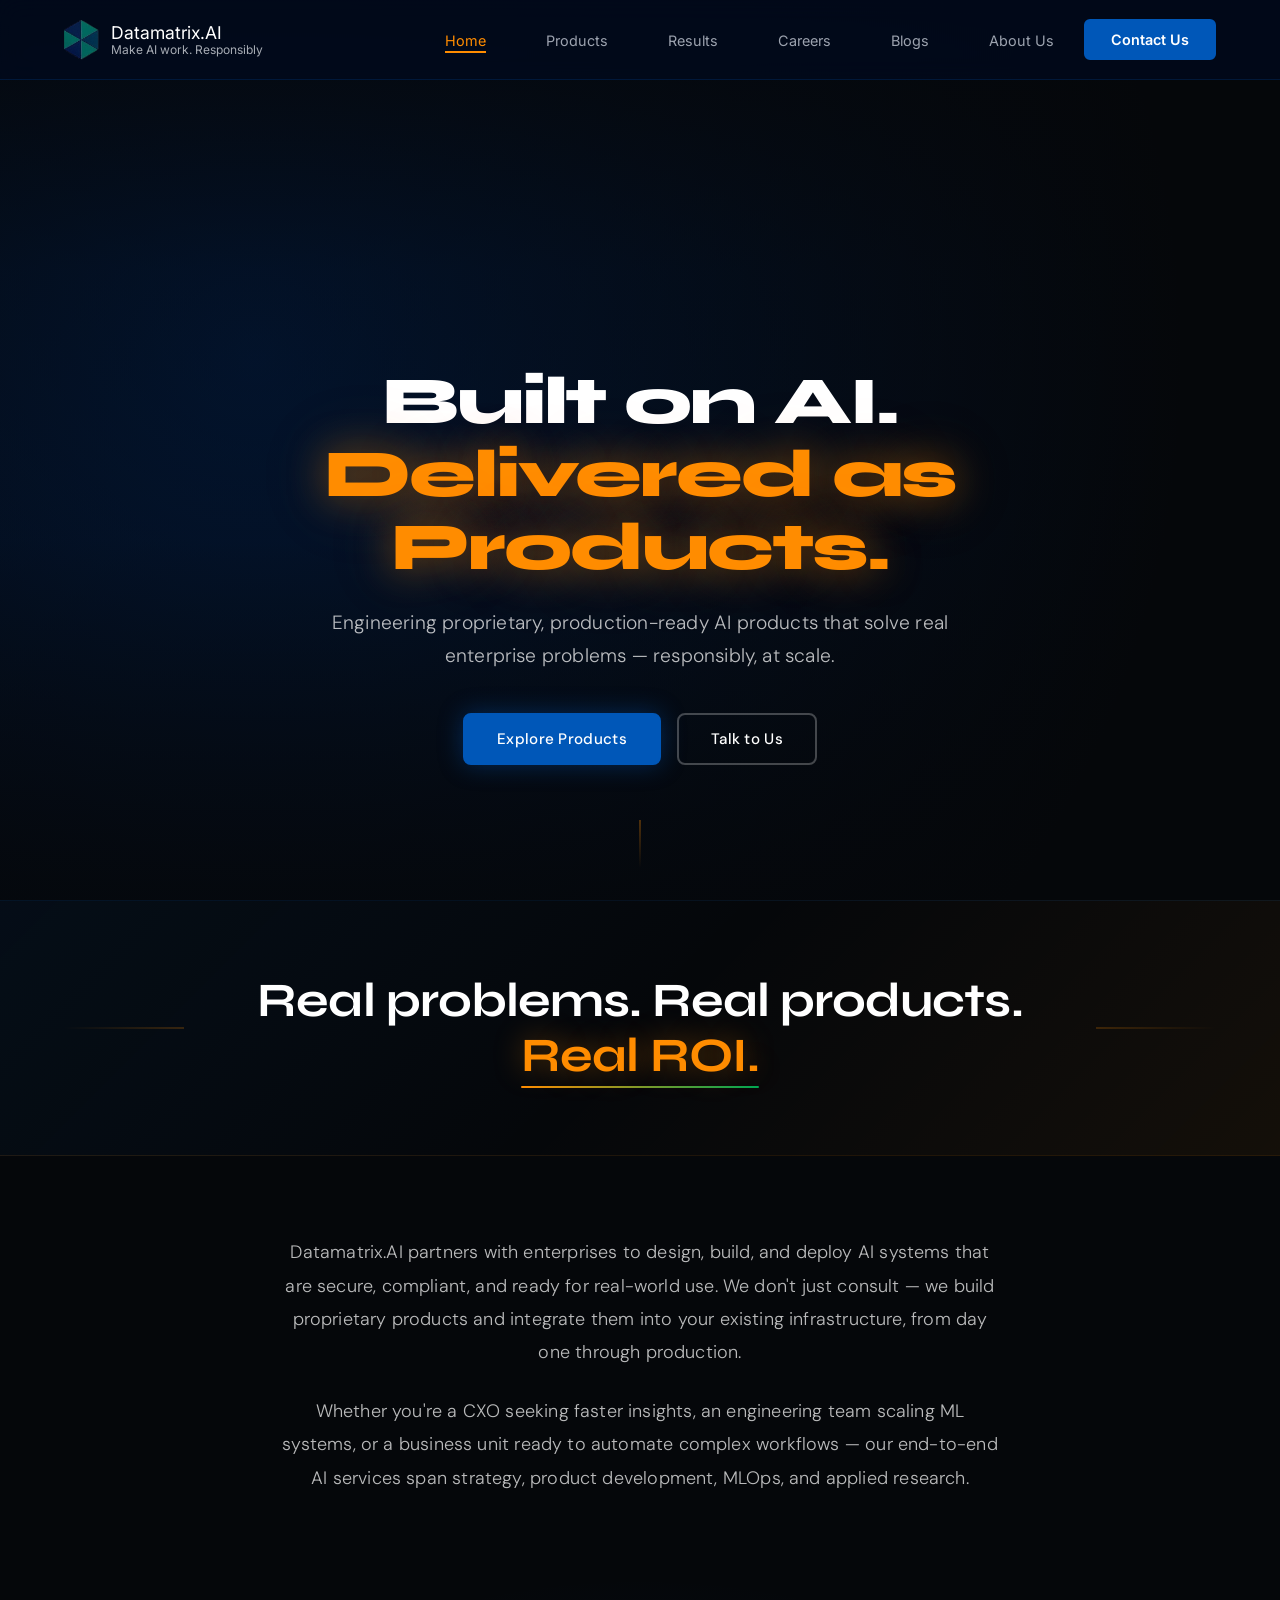
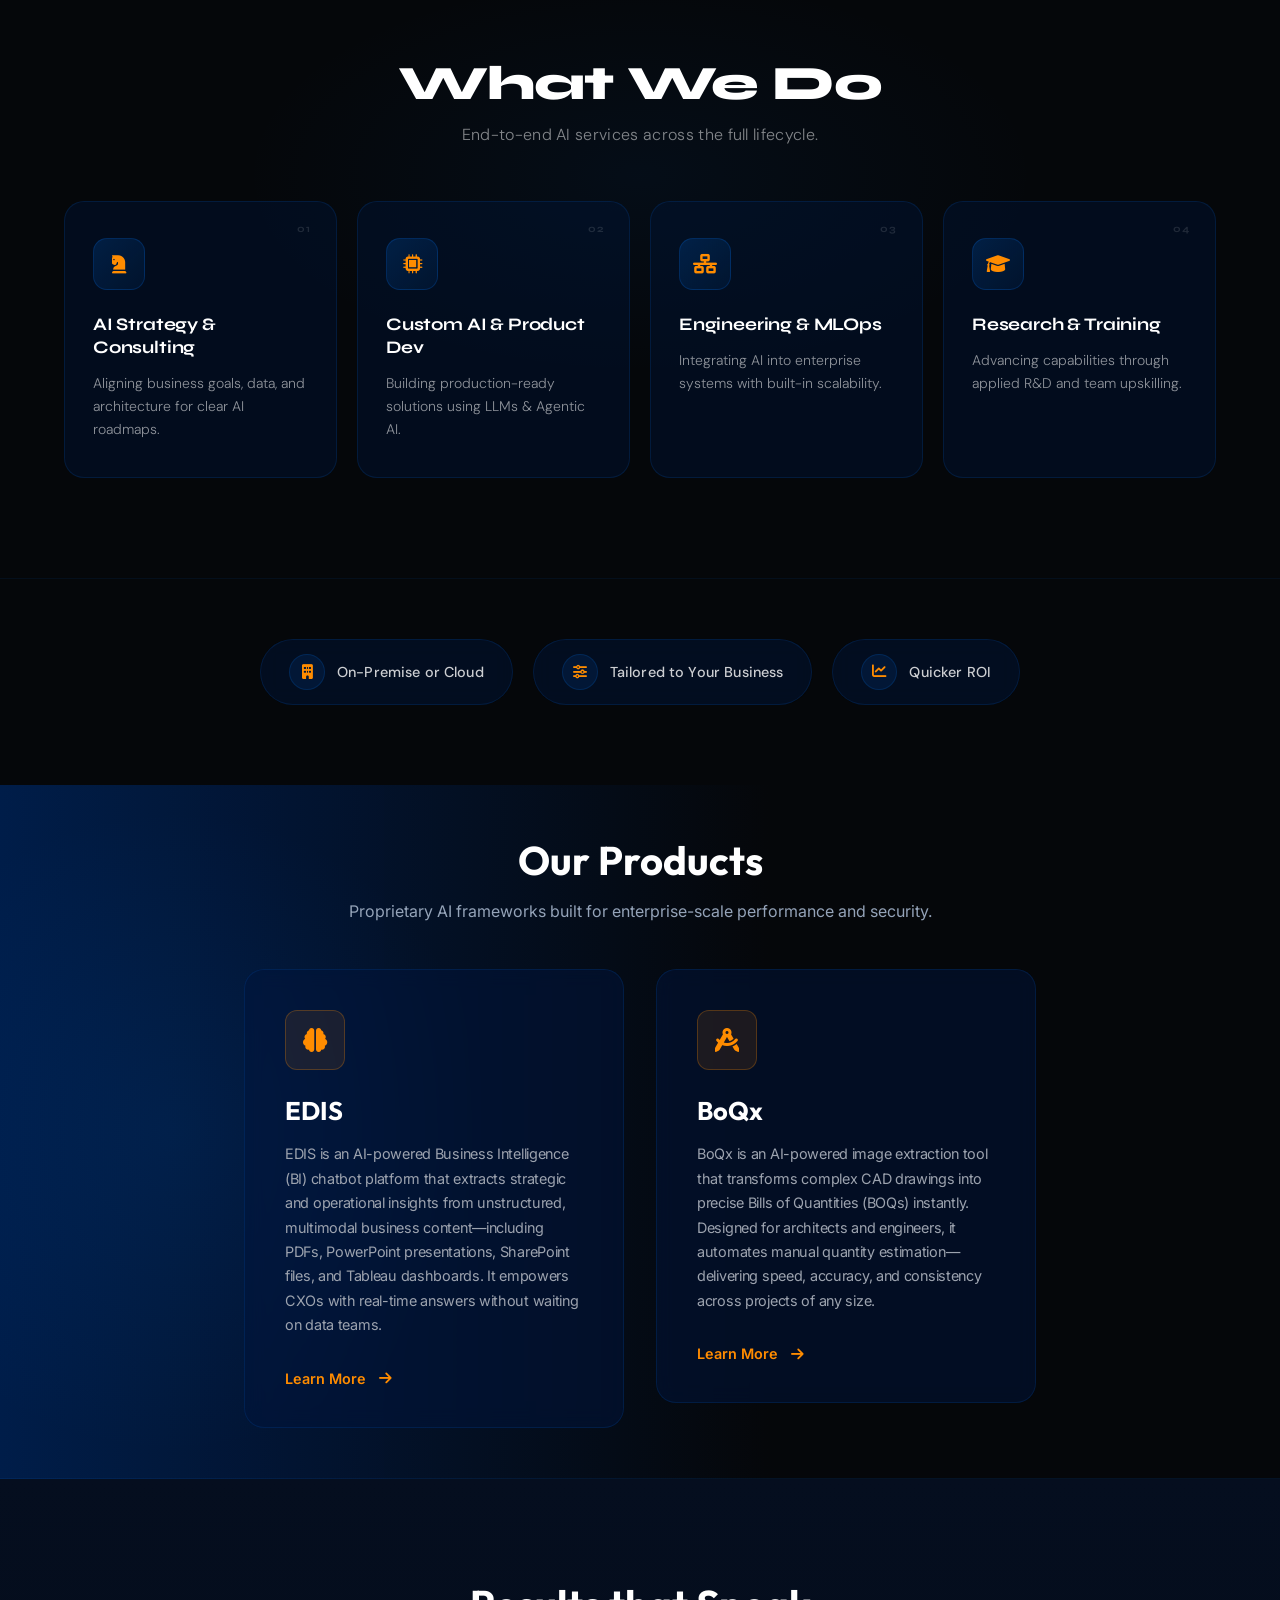
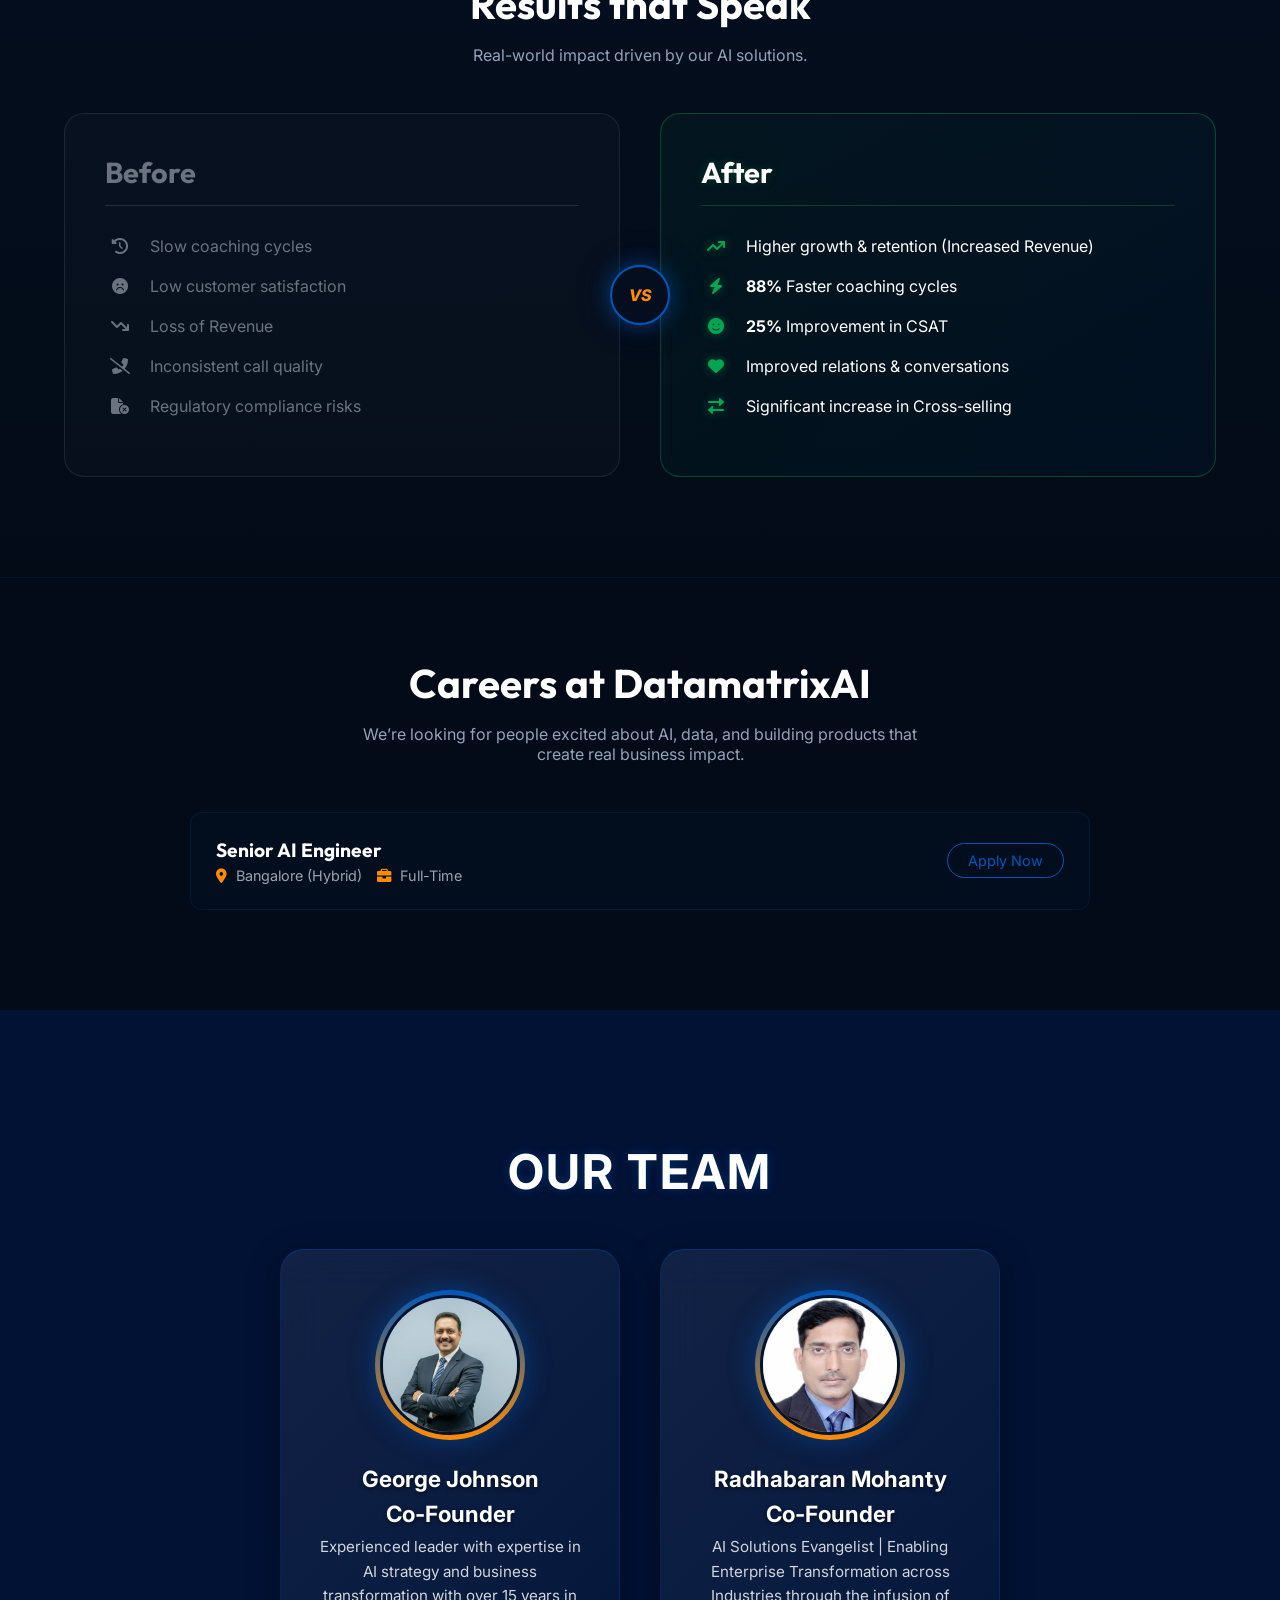
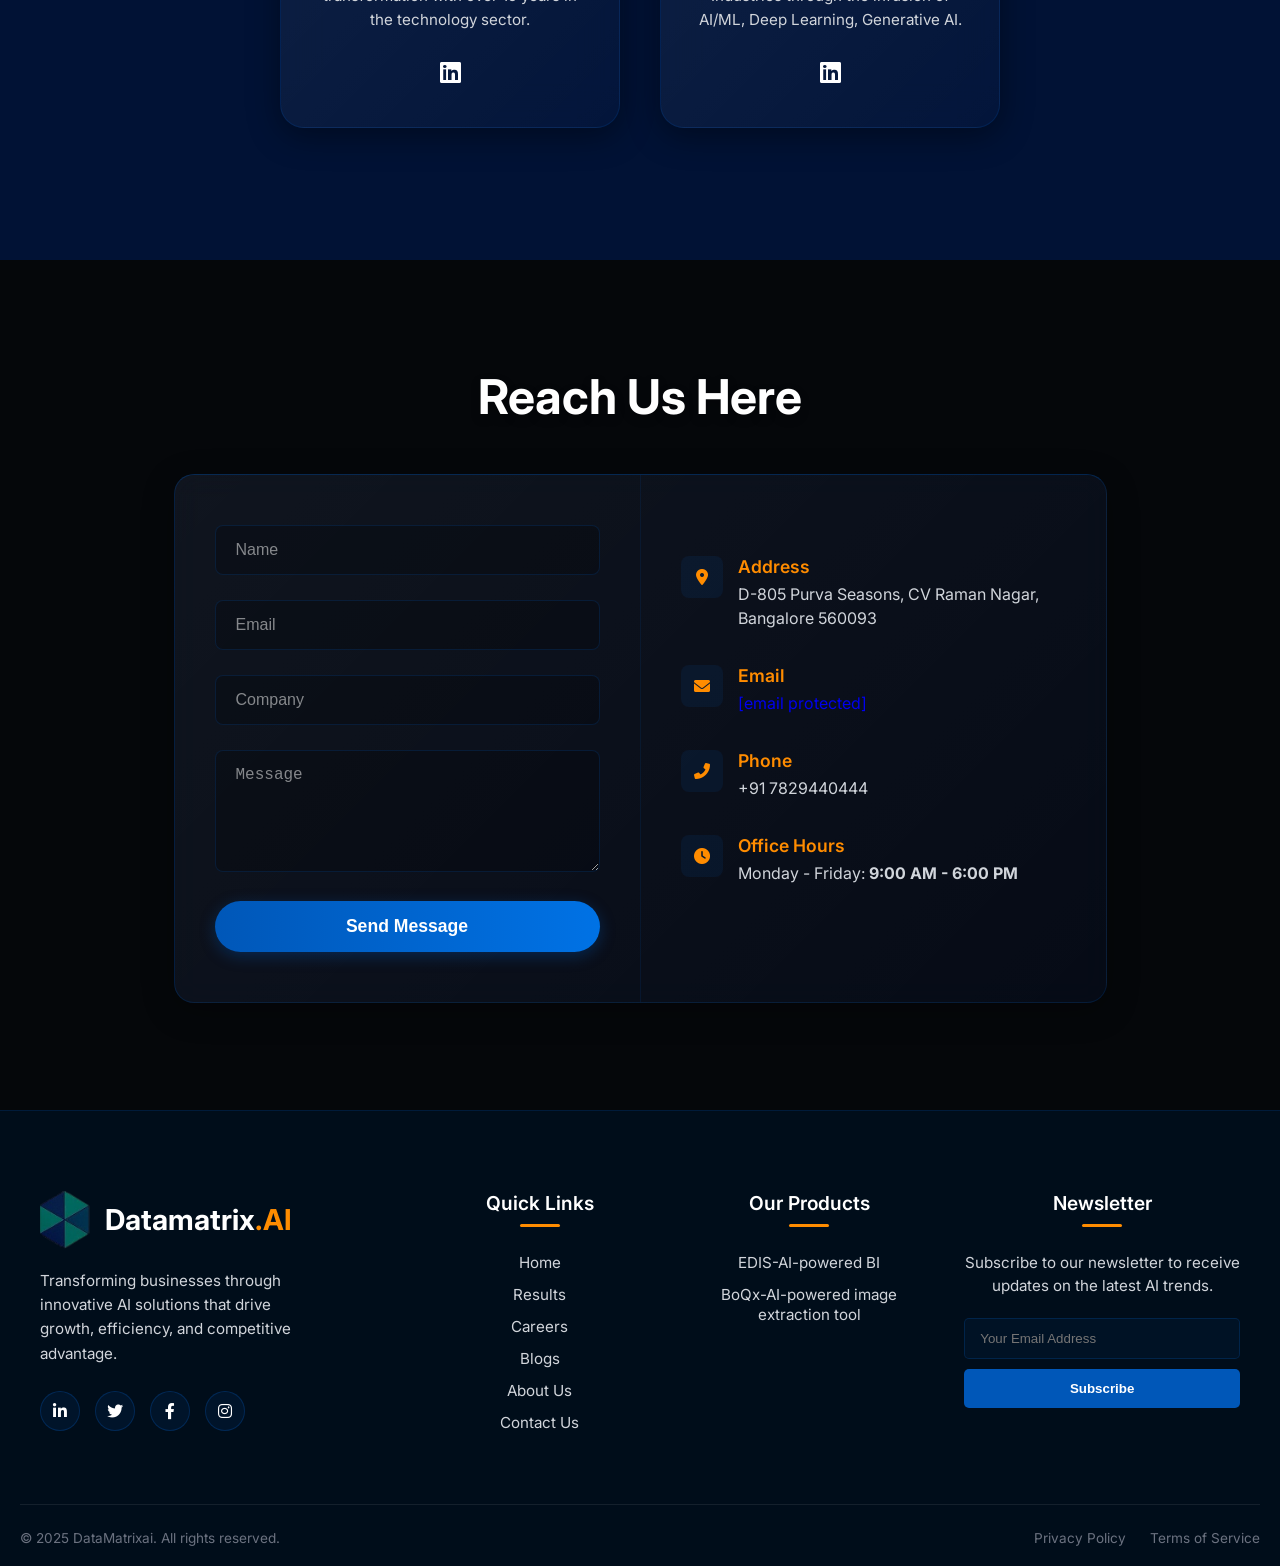
==== commit e543b4a6: "Refactor header and hero section in index.html" ====
--- a/index.html
+++ b/index.html
@@ -160,52 +160,61 @@
 <body>
 
     <header>
-        <a href="index.html" class="logo-container">
-            <img src="assets/images/logo.png" alt="DataMatrix Logo" class="logo">
-            <div class="logo-text">
-                <span class="text-white">Datamatrix</span><span class="text-white">.AI</span>
-                <div class="tagline-text">Make AI work. Responsibly</div>
-            </div>
-        </a>
-
-
-       <nav>
-            <ul>
-                <li><a href="index.html">Home</a></li>
-                <li><a href="#products">Products</a></li>
-                <li><a href="#testimonials">Results</a></li>
-                <li><a href="#careers">Careers</a></li>
-                <li><a href="blogs.html">Blogs</a></li>
-                <li><a href="#aboutus">About Us</a></li>
-            </ul>
-        </nav>
-        <a href="#contact" class="btn-reach">Contact Us</a>
-    </header>
-    
-    <section class="hero hero--fullbg">
-
-        <!-- Circuit board canvas animation lives here as background -->
-        <canvas id="circuit-canvas" class="hero-circuit-canvas"></canvas>
-
-        <!-- Dark overlay so text stays legible -->
-        <div class="hero-overlay"></div>
-
-        <!-- Centered hero content -->
-        <div class="hero-center-content">
-            <h1 class="hero-title">
-                Built on AI. <span class="highlight">Delivered as Products.</span>
-            </h1>
-            <p class="hero-subtitle">
-                Engineering proprietary, production-ready AI products that solve real enterprise problems — responsibly, at scale.
-            </p>
-            <div class="hero-cta-group">
-                <a href="#products" class="btn-primary">Explore Products</a>
-                <a href="#contact" class="btn-secondary">Talk to Us</a>
-            </div>
-        </div>
-
-    </section>
-
+    <a href="index.html" class="logo-container">
+        <img src="assets/images/logo.png" alt="DataMatrix Logo" class="logo">
+        <div class="logo-text">
+            <span class="text-white">Datamatrix</span><span class="text-white">.AI</span>
+            <div class="tagline-text">Make AI work. Responsibly</div>
+        </div>
+    </a>
+    <nav>
+        <ul>
+            <li><a href="index.html">Home</a></li>
+            <li><a href="#products">Products</a></li>
+            <li><a href="#testimonials">Results</a></li>
+            <li><a href="#careers">Careers</a></li>
+            <li><a href="blogs.html">Blogs</a></li>
+            <li><a href="#aboutus">About Us</a></li>
+        </ul>
+    </nav>
+    <a href="#contact" class="btn-reach">Contact Us</a>
+</header>
+
+<section class="hero hero--fullbg">
+
+    <!-- VIDEO BACKGROUND — sits lowest in the stack -->
+    <video
+        class="hero-bg-video"
+        autoplay
+        muted
+        loop
+        playsinline
+        preload="auto"
+    >
+        <source src="assets/your-video.mp4" type="video/mp4">
+    </video>
+
+    <!-- Circuit canvas on top of video, below overlay -->
+    <canvas id="circuit-canvas" class="hero-circuit-canvas"></canvas>
+
+    <!-- Dark overlay -->
+    <div class="hero-overlay"></div>
+
+    <!-- Content -->
+    <div class="hero-center-content">
+        <h1 class="hero-title">
+            Built on AI. <span class="highlight">Delivered as Products.</span>
+        </h1>
+        <p class="hero-subtitle">
+            Engineering proprietary, production-ready AI products that solve real enterprise problems — responsibly, at scale.
+        </p>
+        <div class="hero-cta-group">
+            <a href="#products" class="btn-primary">Explore Products</a>
+            <a href="#contact" class="btn-secondary">Talk to Us</a>
+        </div>
+    </div>
+
+</section>
 
     <!-- ═══════════════════════════════════════════════════════
          2. HOOK — full-width bold callout banner
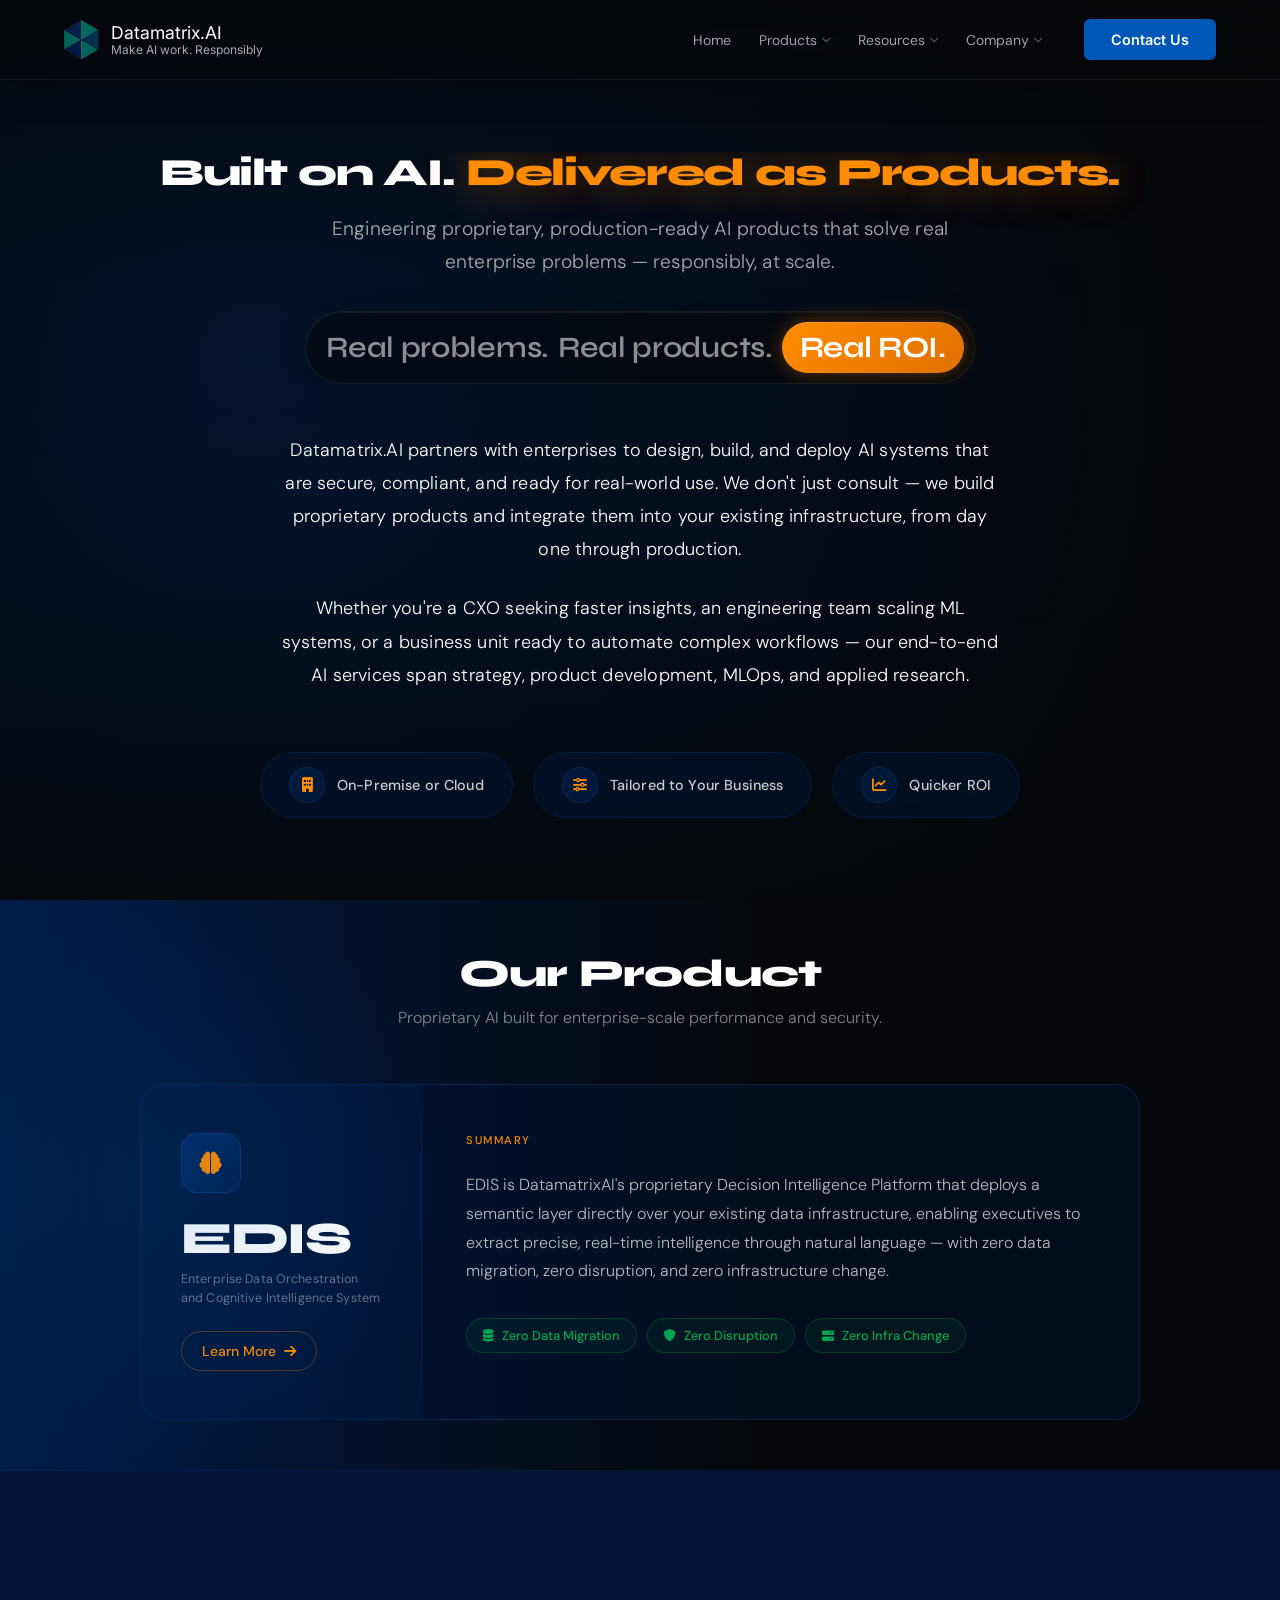
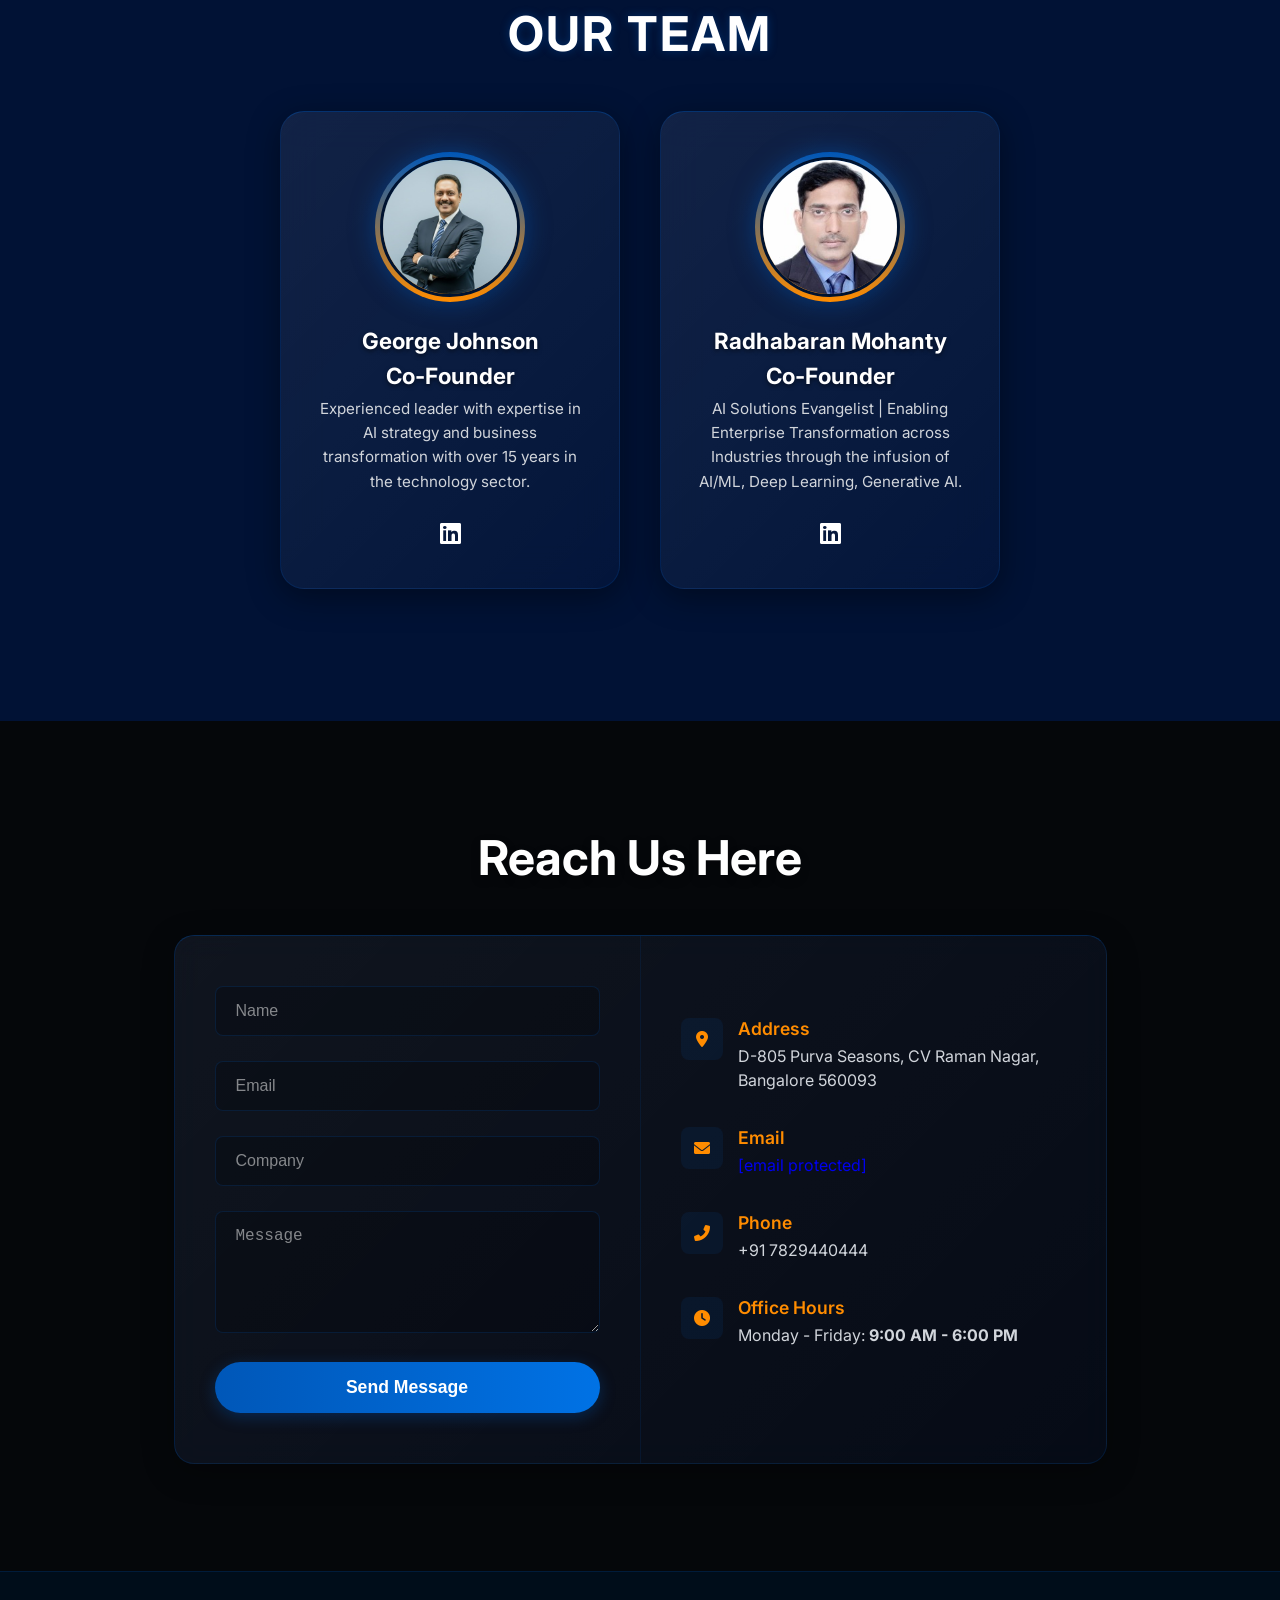
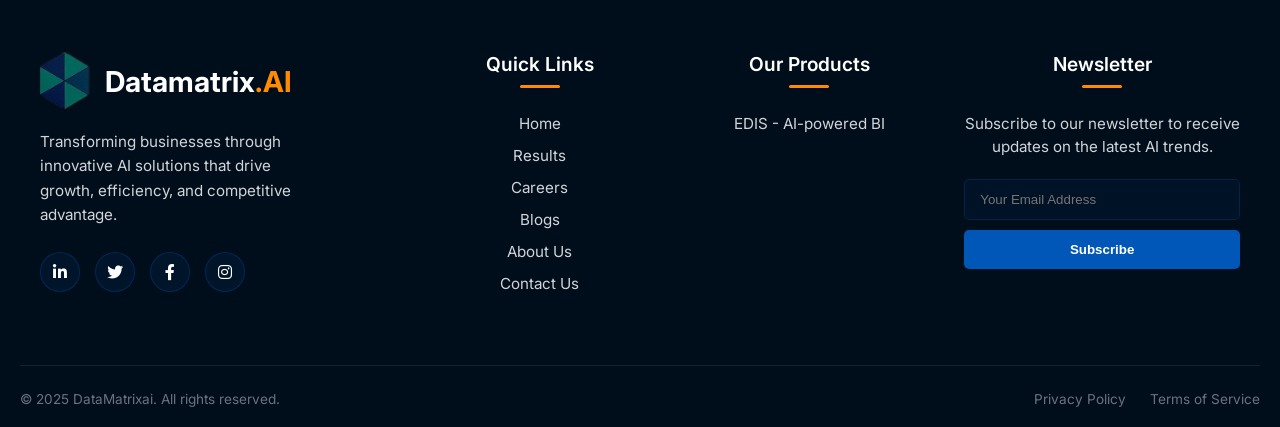
==== commit 54f64174: "CHANGES" ====
--- a/index.html
+++ b/index.html
@@ -1,4 +1,3 @@
-
 <!DOCTYPE html>
 <html lang="en">
 <head>
@@ -13,35 +12,24 @@
     <meta property="og:description" content="Enterprise AI solutions and conversational analytics platform.">
     <meta property="og:image" content="https://melc.ai/images/logo.png">
     <meta property="og:url" content="https://melc.ai">
-    <meta property="og:type" content="website">    
-    <meta name="viewport" content="width=device-width, initial-scale=1.0">
+    <meta property="og:type" content="website">
     <meta name="author" content="DatamatrixAI">
     <meta name="publisher" content="DatamatrixAI">
-    
+
     <link rel="stylesheet" href="css/styles.css">
     <link rel="stylesheet" href="css/sections-new.css">
+    <link rel="stylesheet" href="css/nav-dropdown.css">
     <link rel="icon" type="image/png" href="assets/images/logo.png">
     <link href="https://fonts.googleapis.com/css2?family=Inter:wght@400;600;800&display=swap" rel="stylesheet">
     <link href="https://fonts.googleapis.com/css2?family=Syne:wght@600;700;800&family=DM+Sans:ital,opsz,wght@0,9..40,300;0,9..40,400;0,9..40,500;1,9..40,300&display=swap" rel="stylesheet">
     <link rel="stylesheet" href="https://cdnjs.cloudflare.com/ajax/libs/font-awesome/6.4.0/css/all.min.css">
     <link rel="stylesheet" href="https://cdnjs.cloudflare.com/ajax/libs/font-awesome/6.0.0/css/all.min.css">
     <link href="https://fonts.googleapis.com/css2?family=Inter:wght@400;500;600&family=Outfit:wght@500;600;700&display=swap" rel="stylesheet">
-    
 </head>
+
 <script src="js/careers.js"></script>
 <script src="js/contact.js"></script>
-    <script>
-        document.querySelectorAll('[data-spotlight]').forEach(card => {
-            card.addEventListener('mousemove', e => {
-                const rect = card.getBoundingClientRect();
-                const x = e.clientX - rect.left;
-                const y = e.clientY - rect.top;
-                card.style.setProperty('--spotlight-x', `${x}px`);
-                card.style.setProperty('--spotlight-y', `${y}px`);
-            });
-        });
-    </script>
-    <script>
+<script>
 (function(){
 const cv=document.getElementById('circuit-canvas');
 if(!cv) return;
@@ -157,9 +145,13 @@
 resize(); frame();
 })();
 </script>
+
 <body>
 
-    <header>
+    <!-- ═══════════════════════════════════════════════════════
+         HEADER (unchanged)
+    ═══════════════════════════════════════════════════════ -->
+     <header>
     <a href="index.html" class="logo-container">
         <img src="assets/images/logo.png" alt="DataMatrix Logo" class="logo">
         <div class="logo-text">
@@ -167,40 +159,112 @@
             <div class="tagline-text">Make AI work. Responsibly</div>
         </div>
     </a>
-    <nav>
-        <ul>
-            <li><a href="index.html">Home</a></li>
-            <li><a href="#products">Products</a></li>
-            <li><a href="#testimonials">Results</a></li>
-            <li><a href="#careers">Careers</a></li>
-            <li><a href="blogs.html">Blogs</a></li>
-            <li><a href="#aboutus">About Us</a></li>
+
+    <nav id="main-nav">
+        <ul class="nav-list">
+
+            <li><a href="index.html" class="nav-link">Home</a></li>
+
+            <li class="nav-item--dropdown">
+                <a href="#" class="nav-link nav-link--has-dropdown">
+                    Products <i class="fas fa-chevron-down nav-chevron"></i>
+                </a>
+                <ul class="nav-dropdown">
+                    <li>
+                        <a href="edis.html" class="nav-dropdown__link">
+                            <span class="nav-dropdown__title">EDIS</span>
+                            <span class="nav-dropdown__sub">Decision Intelligence Platform</span>
+                        </a>
+                    </li>
+                </ul>
+            </li>
+
+            <li class="nav-item--dropdown">
+                <a href="#" class="nav-link nav-link--has-dropdown">
+                    Resources <i class="fas fa-chevron-down nav-chevron"></i>
+                </a>
+                <ul class="nav-dropdown">
+                    <li>
+                        <a href="blogs.html" class="nav-dropdown__link">
+                            <span class="nav-dropdown__title">Blogs</span>
+                            <span class="nav-dropdown__sub">Thinking on enterprise AI</span>
+                        </a>
+                    </li>
+                    <li>
+                        <a href="povs.html" class="nav-dropdown__link">
+                            <span class="nav-dropdown__title">POVs</span>
+                            <span class="nav-dropdown__sub">Our points of view</span>
+                        </a>
+                    </li>
+                    <li>
+                        <a href="case-studies.html" class="nav-dropdown__link">
+                            <span class="nav-dropdown__title">Case Studies</span>
+                            <span class="nav-dropdown__sub">Real deployments, real results</span>
+                        </a>
+                    </li>
+                </ul>
+            </li>
+
+            <li class="nav-item--dropdown">
+                <a href="#" class="nav-link nav-link--has-dropdown">
+                    Company <i class="fas fa-chevron-down nav-chevron"></i>
+                </a>
+                <ul class="nav-dropdown">
+                    <li>
+                        <a href="about.html" class="nav-dropdown__link">
+                            <span class="nav-dropdown__title">About Us</span>
+                            <span class="nav-dropdown__sub">Who we are</span>
+                        </a>
+                    </li>
+                    <li>
+                        <a href="founders.html" class="nav-dropdown__link">
+                            <span class="nav-dropdown__title">Founders</span>
+                            <span class="nav-dropdown__sub">Meet the team</span>
+                        </a>
+                    </li>
+                    <li>
+                        <a href="partnerships.html" class="nav-dropdown__link">
+                            <span class="nav-dropdown__title">Partnerships</span>
+                            <span class="nav-dropdown__sub">STPI and beyond</span>
+                        </a>
+                    </li>
+                    <li>
+                        <a href="#" class="nav-dropdown__link nav-dropdown__link--inactive">
+                            <span class="nav-dropdown__title">Accolades</span>
+                            <span class="nav-dropdown__sub">Coming soon</span>
+                        </a>
+                    </li>
+                    <li>
+                        <a href="#" class="nav-dropdown__link nav-dropdown__link--inactive">
+                            <span class="nav-dropdown__title">Gallery &amp; Events</span>
+                            <span class="nav-dropdown__sub">Coming soon</span>
+                        </a>
+                    </li>
+                    <li>
+                        <a href="locations.html" class="nav-dropdown__link">
+                            <span class="nav-dropdown__title">Office Locations</span>
+                            <span class="nav-dropdown__sub">Bangalore &amp; Bhubaneswar</span>
+                        </a>
+                    </li>
+                </ul>
+            </li>
+
         </ul>
     </nav>
-    <a href="#contact" class="btn-reach">Contact Us</a>
+
+    <!-- Mobile hamburger -->
+    <button class="nav-hamburger" id="nav-hamburger" aria-label="Open menu">
+        <span></span><span></span><span></span>
+    </button>
+
+    <a href="index.html#contact" class="btn-reach">Contact Us</a>
 </header>
 
-<section class="hero hero--fullbg">
-
-    <!-- VIDEO BACKGROUND — sits lowest in the stack -->
-    <video
-        class="hero-bg-video"
-        autoplay
-        muted
-        loop
-        playsinline
-        preload="auto"
-    >
-        <source src="assets/your-video.mp4" type="video/mp4">
-    </video>
-
-    <!-- Circuit canvas on top of video, below overlay -->
+<section class="hero hero--fullbg" id="home">
+
     <canvas id="circuit-canvas" class="hero-circuit-canvas"></canvas>
-
-    <!-- Dark overlay -->
     <div class="hero-overlay"></div>
 
-    <!-- Content -->
     <div class="hero-center-content">
         <h1 class="hero-title">
             Built on AI. <span class="highlight">Delivered as Products.</span>
@@ -208,29 +272,16 @@
         <p class="hero-subtitle">
             Engineering proprietary, production-ready AI products that solve real enterprise problems — responsibly, at scale.
         </p>
-        <div class="hero-cta-group">
-            <a href="#products" class="btn-primary">Explore Products</a>
-            <a href="#contact" class="btn-secondary">Talk to Us</a>
-        </div>
+
+        <!-- hook banner lives inside the hero now -->
+        <div class="hook-inner-embedded">
+    <p class="hook-text-embedded">
+        <span class="hook-word">Real problems.</span>
+        <span class="hook-word">Real products.</span>
+        <span class="hook-word hook-word--roi">Real ROI.</span>
+    </p>
+   </div>
     </div>
-
-</section>
-
-    <!-- ═══════════════════════════════════════════════════════
-         2. HOOK — full-width bold callout banner
-    ═══════════════════════════════════════════════════════ -->
-    <section class="hook-banner">
-        <div class="hook-inner">
-            <p class="hook-text">
-                Real problems. Real products. <span class="hook-highlight">Real ROI.</span>
-            </p>
-        </div>
-    </section>
-
-
-    <!-- ═══════════════════════════════════════════════════════
-         3. BODY COPY — centered column, two paragraphs
-    ═══════════════════════════════════════════════════════ -->
     <section class="body-copy-section">
         <div class="body-copy-column">
             <p>
@@ -241,176 +292,104 @@
             </p>
         </div>
     </section>
+     <section class="closing-pills-section">
+        <div class="closing-pills-row">
+
+            <div class="closing-pill">
+                <span class="closing-pill__icon"><i class="fas fa-building"></i></span>
+                <span class="closing-pill__label">On-Premise or Cloud</span>
+            </div>
+
+            <div class="closing-pill">
+                <span class="closing-pill__icon"><i class="fas fa-sliders-h"></i></span>
+                <span class="closing-pill__label">Tailored to Your Business</span>
+            </div>
+
+            <div class="closing-pill">
+                <span class="closing-pill__icon"><i class="fas fa-chart-line"></i></span>
+                <span class="closing-pill__label">Quicker ROI</span>
+            </div>
+
+        </div>
+    </section>
+</section>
 
 
     <!-- ═══════════════════════════════════════════════════════
-         4. WHAT WE DO — horizontal scroll spotlight cards
-             Option A: single row, horizontal scroll on mobile,
-             each card has a spotlight/radial glow on hover
+         3. BODY COPY — centered column, two paragraphs
     ═══════════════════════════════════════════════════════ -->
-    <section id="what-we-do" class="whatwedo-section">
-        <div class="section-header-product">
-            <h2 class="whatwedo-heading">What We Do</h2>
-            <p class="whatwedo-subheading">End-to-end AI services across the full lifecycle.</p>
-        </div>
-
-        <!-- Scroll track — horizontal on all viewports, wraps on large screens -->
-        <div class="whatwedo-scroll-track">
-
-            <div class="spotlight-card" data-spotlight data-num="01">
-                <div class="spotlight-card__glow"></div>
-                <div class="spotlight-card__icon">
-                    <i class="fas fa-chess-knight"></i>
-                </div>
-                <h3 class="spotlight-card__title">AI Strategy &amp; Consulting</h3>
-                <p class="spotlight-card__desc">Aligning business goals, data, and architecture for clear AI roadmaps.</p>
-            </div>
-
-            <div class="spotlight-card" data-spotlight data-num="02">
-                <div class="spotlight-card__glow"></div>
-                <div class="spotlight-card__icon">
-                    <i class="fas fa-microchip"></i>
-                </div>
-                <h3 class="spotlight-card__title">Custom AI &amp; Product Dev</h3>
-                <p class="spotlight-card__desc">Building production-ready solutions using LLMs &amp; Agentic AI.</p>
-            </div>
-
-            <div class="spotlight-card" data-spotlight data-num="03">
-                <div class="spotlight-card__glow"></div>
-                <div class="spotlight-card__icon">
-                    <i class="fas fa-network-wired"></i>
-                </div>
-                <h3 class="spotlight-card__title">Engineering & MLOps</h3>
-                <p class="spotlight-card__desc">Integrating AI into enterprise systems with built-in scalability.</p>
-            </div>
-
-            <div class="spotlight-card" data-spotlight data-num="04">
-                <div class="spotlight-card__glow"></div>
-                <div class="spotlight-card__icon">
-                    <i class="fas fa-graduation-cap"></i>
-                </div>
-                <h3 class="spotlight-card__title">Research & Training</h3>
-                <p class="spotlight-card__desc">Advancing capabilities through applied R&D and team upskilling.</p>
-            </div>
-
-        </div><!-- /.whatwedo-scroll-track -->
-    </section>
-
+    
 
     <!-- ═══════════════════════════════════════════════════════
          5. CLOSING LINE — 3-pill row
     ═══════════════════════════════════════════════════════ -->
-    <section class="closing-pills-section">
-        <div class="closing-pills-row">
-
-            <div class="closing-pill">
-                <span class="closing-pill__icon"><i class="fas fa-building"></i></span>
-                <span class="closing-pill__label">On-Premise or Cloud</span>
-            </div>
-
-            <div class="closing-pill">
-                <span class="closing-pill__icon"><i class="fas fa-sliders-h"></i></span>
-                <span class="closing-pill__label">Tailored to Your Business</span>
-            </div>
-
-            <div class="closing-pill">
-                <span class="closing-pill__icon"><i class="fas fa-chart-line"></i></span>
-                <span class="closing-pill__label">Quicker ROI</span>
-            </div>
-
-        </div>
-    </section>
-
+
+
+    <!-- ═══════════════════════════════════════════════════════
+         6. PRODUCTS — existing (unchanged)
+    ═══════════════════════════════════════════════════════ -->
     <section id="products" class="products-section">
-        <div class="section-header-product">
-            <h2 style="text-align: center; font-size: 2.5rem; margin-bottom: 1rem; color: #fff; font-family: 'Outfit', sans-serif;">Our Products</h2>
-            <p style="text-align: center; color: #94a3b8; max-width: 600px; margin: 0 auto 3rem auto;">Proprietary AI frameworks built for enterprise-scale performance and security.</p>
-        </div>
-
-        <div class="products-grid">
-            <div class="product-card">
-                <div class="product-icon-container">
-                    <i class="fas fa-brain"></i>
-                </div>
-                <h3 class="product-title">EDIS</h3>
-                <p class="product-desc">EDIS is an AI-powered Business Intelligence (BI) chatbot platform that extracts strategic and operational insights from unstructured, multimodal business content—including PDFs, PowerPoint presentations, SharePoint files, and Tableau dashboards. It empowers CXOs with real-time answers without waiting on data teams.</p>
-                <a href="#" class="product-link">Learn More <i class="fas fa-arrow-right" style="margin-left: 5px;"></i></a>
-            </div>
-
-            <div class="product-card">
-                <div class="product-icon-container">
-                    <i class="fas fa-drafting-compass"></i>
-                </div>
-                <h3 class="product-title">BoQx</h3>
-                <p class="product-desc">BoQx is an AI-powered image extraction tool that transforms complex CAD drawings into precise Bills of Quantities (BOQs) instantly. Designed for architects and engineers, it automates manual quantity estimation—delivering speed, accuracy, and consistency across projects of any size.</p>
-                <a href="#" class="product-link">Learn More <i class="fas fa-arrow-right" style="margin-left: 5px;"></i></a>
-            </div>
-        </div>
-    </section>
-
-    <section id="testimonials" class="comparison-section">
-        <div class="section-header-product">
-            <h2 style="text-align: center; font-size: 2.5rem; margin-bottom: 1rem; color: #fff; font-family: 'Outfit', sans-serif;">Results that Speak</h2>
-            <p style="text-align: center; color: #94a3b8; max-width: 600px; margin: 0 auto 3rem auto;">Real-world impact driven by our AI solutions.</p>
-        </div>
-
-        <div class="comparison-grid">
-            <div class="vs-badge">VS</div>
-
-            <div class="col-before">
-                <h3>Before</h3>
-                <div class="problem-item"><i class="fas fa-history"></i> <span>Slow coaching cycles</span></div>
-                <div class="problem-item"><i class="fas fa-face-frown"></i> <span>Low customer satisfaction</span></div>
-                <div class="problem-item"><i class="fas fa-arrow-trend-down"></i> <span>Loss of Revenue</span></div>
-                <div class="problem-item"><i class="fas fa-phone-slash"></i> <span>Inconsistent call quality</span></div>
-                <div class="problem-item"><i class="fas fa-file-circle-xmark"></i> <span>Regulatory compliance risks</span></div>
-            </div>
-
-            <div class="col-after">
-                <h3>After</h3>
-                <div class="solution-item"><i class="fas fa-arrow-trend-up"></i> <span>Higher growth & retention (Increased Revenue)</span></div>
-                <div class="solution-item"><i class="fas fa-bolt"></i> <span><strong>88%</strong> Faster coaching cycles</span></div>
-                <div class="solution-item"><i class="fas fa-face-smile"></i> <span><strong>25%</strong> Improvement in CSAT</span></div>
-                <div class="solution-item"><i class="fas fa-heart"></i> <span>Improved relations & conversations</span></div>
-                <div class="solution-item"><i class="fas fa-exchange-alt"></i> <span>Significant increase in Cross-selling</span></div>
-            </div>
-        </div>
-    </section>
-
-    <section id="careers" class="careers-section">
-        <div class="section-header-product">
-            <h2 style="text-align: center; font-size: 2.5rem; margin-bottom: 1rem; color: #fff; font-family: 'Outfit', sans-serif;">Careers at DatamatrixAI</h2>
-            
-            <p id="careers-intro" style="text-align: center; color: #94a3b8; max-width: 600px; margin: 0 auto 3rem auto; display: none;">
-                We’re looking for people excited about AI, data, and building products that create real business impact.
+
+    <div class="section-header-product">
+        <h2 class="products-heading">Our Product</h2>
+        <p class="products-subheading">Proprietary AI built for enterprise-scale performance and security.</p>
+    </div>
+
+    <div class="product-featured">
+
+        <!-- Left: identity column -->
+        <div class="product-featured__left">
+            <div class="product-featured__icon">
+                <i class="fas fa-brain"></i>
+            </div>
+            <div class="product-featured__name-block">
+                <h3 class="product-featured__name">EDIS</h3>
+                <p class="product-featured__fullname">Enterprise Data Orchestration and Cognitive Intelligence System</p>
+            </div>
+            <a href="edis.html" class="product-featured__cta">
+                Learn More <i class="fas fa-arrow-right"></i>
+            </a>
+        </div>
+
+        <!-- Divider -->
+        <div class="product-featured__divider"></div>
+
+        <!-- Right: content column -->
+        <div class="product-featured__right">
+            <span class="product-featured__label">Summary</span>
+            <p class="product-featured__desc">
+                EDIS is DatamatrixAI's proprietary Decision Intelligence Platform that deploys a semantic layer directly over your existing data infrastructure, enabling executives to extract precise, real-time intelligence through natural language — with zero data migration, zero disruption, and zero infrastructure change.
             </p>
-        </div>
-
-        <div class="container" style="max-width: 900px; margin: 0 auto;">
-            
-            <div id="job-list-container">
-                </div>
-
-            <div id="no-roles-message" class="no-jobs-box">
-                <div class="no-jobs-icon"><i class="fas fa-folder-open"></i></div>
-                <h3 style="color: #fff; margin-bottom: 15px; font-family: 'Outfit', sans-serif;">No Open Roles</h3>
-                <p style="color: #b0c4de; line-height: 1.6; max-width: 600px; margin: 0 auto;">
-                    We don’t have any open positions right now. That said, we’re always interested in meeting people who are passionate about AI, data, and meaningful problem-solving.
-                </p>
-                <div style="margin-top: 30px;">
-                    <a href="mailto:your-email@melc.ai" class="btn-outline" style="border: 1px solid #b0c4de; color: #b0c4de; padding: 10px 20px; border-radius: 20px; text-decoration: none; transition: 0.3s;">Stay in Touch</a>
-                </div>
-            </div>
-
-        </div>
-    </section>
-
+
+            <!-- Three zero-promise pills -->
+            <div class="product-featured__pills">
+                <div class="product-pill">
+                    <i class="fas fa-database"></i>
+                    <span>Zero Data Migration</span>
+                </div>
+                <div class="product-pill">
+                    <i class="fas fa-shield-halved"></i>
+                    <span>Zero Disruption</span>
+                </div>
+                <div class="product-pill">
+                    <i class="fas fa-server"></i>
+                    <span>Zero Infra Change</span>
+                </div>
+            </div>
+        </div>
+
+    </div>
+
+</section>
+
+    <!-- ═══════════════════════════════════════════════════════
+         9. TEAM / ABOUT US — existing (unchanged)
+    ═══════════════════════════════════════════════════════ -->
     <section id="aboutus" class="about-us-section">
         <div class="container">
             <h2 class="section-title2">Our Team</h2>
-            
+
             <div class="team-grid">
-                
                 <div class="team-card">
                     <div class="profile-img-container">
                         <img src="assets/images/george.jpg" alt="George Johnson" class="profile-img">
@@ -418,13 +397,11 @@
                     <h3 class="member-name">George Johnson</h3>
                     <h3 class="member-name">Co-Founder</h3>
                     <p class="member-bio">
-                        Experienced leader with expertise in AI strategy and business transformation 
+                        Experienced leader with expertise in AI strategy and business transformation
                         with over 15 years in the technology sector.
                     </p>
                     <div class="social-links">
                         <a href="https://www.linkedin.com/in/georgejohnsonin/" class="social-icon"><i class="fab fa-linkedin"></i></a>
-                        <!--a href="#" class="social-icon"><i class="fab fa-github"></i></a-->
-                        <!--a href="https://x.com/GeorgeJohnsun" class="social-icon"><i class="fab fa-twitter"></i></a-->
                     </div>
                 </div>
 
@@ -435,107 +412,91 @@
                     <h3 class="member-name">Radhabaran Mohanty</h3>
                     <h3 class="member-name">Co-Founder</h3>
                     <p class="member-bio">
-                        AI Solutions Evangelist | Enabling Enterprise Transformation across Industries 
+                        AI Solutions Evangelist | Enabling Enterprise Transformation across Industries
                         through the infusion of AI/ML, Deep Learning, Generative AI.
                     </p>
                     <div class="social-links">
                         <a href="https://www.linkedin.com/in/radhabaran-mohanty-50938227/" class="social-icon"><i class="fab fa-linkedin"></i></a>
-                        <!--a href="#" class="social-icon"><i class="fab fa-github"></i></a-->
-                        <!--a href="#" class="social-icon"><i class="fab fa-twitter"></i></a-->
-                    </div>
-                </div>
-
-            </div>
-
+                    </div>
+                </div>
+            </div>
         </div>
     </section>
 
+
+    <!-- ═══════════════════════════════════════════════════════
+         10. CONTACT — existing (unchanged)
+    ═══════════════════════════════════════════════════════ -->
     <section id="contact" class="contact-section">
         <div class="container">
             <h2 class="section-title">Reach Us Here</h2>
-            
+
             <div class="contact-wrapper">
-                
                 <div class="form-column">
-                    <!-- <form action="#" method="POST" class="contact-form"> -->
                     <form id="contactForm" class="contact-form">
-
                         <div class="form-group">
                             <input type="text" name="name" placeholder="Name" required class="form-input">
                         </div>
-                        
                         <div class="form-group">
                             <input type="email" name="email" placeholder="Email" required class="form-input">
                         </div>
-                        
                         <div class="form-group">
                             <input type="text" name="company" placeholder="Company" class="form-input">
                         </div>
-                        
                         <div class="form-group">
                             <textarea name="message" placeholder="Message" rows="5" required class="form-input"></textarea>
                         </div>
-                        
                         <button type="submit" class="submit-btn">Send Message</button>
                     </form>
                 </div>
-                
+
                 <div class="info-column">
-                    
                     <div class="info-item">
-                        <div class="icon-box">
-                            <i class="fas fa-map-marker-alt"></i>
-                        </div>
+                        <div class="icon-box"><i class="fas fa-map-marker-alt"></i></div>
                         <div class="info-text">
                             <h4>Address</h4>
                             <p>D-805 Purva Seasons, CV Raman Nagar, Bangalore 560093</p>
                         </div>
                     </div>
-
                     <div class="info-item">
-                        <div class="icon-box">
-                            <i class="fas fa-envelope"></i>
-                        </div>
+                        <div class="icon-box"><i class="fas fa-envelope"></i></div>
                         <div class="info-text">
                             <h4>Email</h4>
                             <p><a href="/cdn-cgi/l/email-protection" class="__cf_email__" data-cfemail="94f5f0f9fdfad4f0f5e0f5f9f5e0e6fdecf5fdbaf7fbbafdfa">[email&#160;protected]</a></p>
                         </div>
                     </div>
-
                     <div class="info-item">
-                        <div class="icon-box">
-                            <i class="fas fa-phone-alt"></i>
-                        </div>
+                        <div class="icon-box"><i class="fas fa-phone-alt"></i></div>
                         <div class="info-text">
                             <h4>Phone</h4>
                             <p>+91 7829440444</p>
                         </div>
                     </div>
-
                     <div class="info-item">
-                        <div class="icon-box">
-                            <i class="fas fa-clock"></i>
-                        </div>
+                        <div class="icon-box"><i class="fas fa-clock"></i></div>
                         <div class="info-text">
                             <h4>Office Hours</h4>
                             <p>Monday - Friday: <strong>9:00 AM - 6:00 PM</strong></p>
                         </div>
                     </div>
-                    
                 </div>
             </div>
         </div>
     </section>
 
+
+    <!-- ═══════════════════════════════════════════════════════
+         FOOTER — existing (unchanged)
+    ═══════════════════════════════════════════════════════ -->
     <footer class="site-footer">
-        <div class="footer-container">       
+        <div class="footer-container">
             <div class="footer-col company-info">
                 <div class="footer-logo">
                     <img src="assets/images/logo.png" alt="DataMatrix AI Logo" class="logo-img">
                     <h2>Datamatrix<span class="highlight">.AI</span></h2>
                 </div>
                 <p class="company-desc">
-                    Transforming businesses through innovative AI solutions that drive 
+                    Transforming businesses through innovative AI solutions that drive
                     growth, efficiency, and competitive advantage.
                 </p>
                 <div class="social-icons">
@@ -561,8 +522,7 @@
             <div class="footer-col">
                 <h3 class="footer-heading">Our Products</h3>
                 <ul class="footer-links">
-                    <li><a href="#">EDIS-AI-powered BI</li>
-                    <li><a href="#">BoQx-AI-powered image extraction tool </a></li>
+                    <li><a href="edis.html">EDIS - AI-powered BI</a></li>
                 </ul>
             </div>
 
@@ -590,7 +550,67 @@
     </footer>
 
     <script data-cfasync="false" src="/cdn-cgi/scripts/5c5dd728/cloudflare-static/email-decode.min.js"></script>
-    
-    
+
+  <!-- nav highlight on scroll + click -->
+    <script>
+    document.addEventListener("DOMContentLoaded", () => {
+        const sections = document.querySelectorAll("section[id]");
+        const navLinks = document.querySelectorAll("nav ul li a");
+
+        navLinks.forEach(link => {
+            link.addEventListener("click", () => {
+                navLinks.forEach(item => item.classList.remove("active"));
+                link.classList.add("active");
+            });
+        });
+
+        window.addEventListener("scroll", () => {
+            let current = "";
+            sections.forEach(section => {
+                const sectionTop = section.offsetTop - 120;
+                const sectionHeight = section.offsetHeight;
+                if (window.scrollY >= sectionTop && window.scrollY < sectionTop + sectionHeight) {
+                    current = section.getAttribute("id");
+                }
+            });
+            navLinks.forEach(link => {
+                link.classList.remove("active");
+                if (link.getAttribute("href") === `#${current}`) {
+                    link.classList.add("active");
+                }
+            });
+        });
+    });
+    </script>
+   <script>
+(function () {
+    const words = document.querySelectorAll('.hook-word');
+    if (!words.length) return;
+
+    // Use IntersectionObserver so it fires when hero is visible
+    // (covers both page load and if someone navigates back)
+    const observer = new IntersectionObserver((entries) => {
+        entries.forEach(entry => {
+            if (!entry.isIntersecting) return;
+
+            // stagger each word by 200ms
+            words.forEach((word, i) => {
+                setTimeout(() => {
+                    word.classList.add('revealed');
+                }, 300 + i * 220);
+            });
+
+            observer.disconnect(); // only fire once
+        });
+    }, { threshold: 0.5 });
+
+    // observe the hook container
+    const hook = document.querySelector('.hook-inner-embedded');
+    if (hook) observer.observe(hook);
+})();
+</script>
+
+<script src="js/nav.js"></script>
+
 </body>
 </html>
--- a/css/styles.css
+++ b/css/styles.css
@@ -48,16 +48,16 @@
    HEADER & NAVIGATION
    ============================================ */
 header {
-    background: rgba(0, 10, 30, 0.75);
-    backdrop-filter: blur(12px);
-    -webkit-backdrop-filter: blur(12px);
+    background: rgba(5, 7, 10, 0.45);
+    backdrop-filter: blur(20px);
+    -webkit-backdrop-filter: blur(20px);
+    border-bottom: 1px solid rgba(255, 255, 255, 0.06);
+    box-shadow: 0 1px 40px rgba(0, 0, 0, 0.3);
     position: fixed;
     top: 0;
     left: 0;
     width: 100%;
     z-index: 1000;
-    box-shadow: none;
-    border-bottom: 1px solid rgba(0, 87, 184, 0.2);
     height: 80px;
     display: flex;
     align-items: center;
@@ -84,33 +84,57 @@
 
 .text-white { color: var(--white); }
 
+/* ── NAV BASE ── */
 nav {
     margin-left: auto;
     margin-right: 30px;
 }
 
-nav ul {
+.nav-list {
     display: flex;
     list-style: none;
-    gap: 30px;
-}
-
-nav a {
+    gap: 4px;
+    align-items: center;
+}
+
+.nav-link {
+    display: flex;
+    align-items: center;
+    gap: 5px;
     color: var(--text-dim);
     text-decoration: none;
-    margin-left: 30px;
-    font-size: 0.9rem;
-    transition: 0.3s;
-}
-
-nav a:hover { color: var(--accent-orange); }
-
-/* Active nav link */
-nav ul li:first-child a {
+    font-size: 0.875rem;
+    font-family: 'DM Sans', sans-serif;
+    font-weight: 400;
+    padding: 8px 12px;
+    border-radius: 6px;
+    transition: color 0.2s ease, background 0.2s ease;
+    white-space: nowrap;
+}
+
+.nav-link:hover {
+    color: var(--white);
+    background: rgba(255, 255, 255, 0.05);
+}
+
+.nav-link.active {
     color: var(--accent-orange);
-    border-bottom: 2px solid var(--accent-orange);
-    padding-bottom: 2px;
-}
+}
+
+.nav-chevron {
+    font-size: 0.6rem;
+    transition: transform 0.25s ease;
+    opacity: 0.5;
+}
+
+.nav-item--dropdown:hover .nav-chevron,
+.nav-item--dropdown.open .nav-chevron {
+    transform: rotate(180deg);
+    opacity: 1;
+}
+
+/* Mobile hamburger — hidden on desktop */
+.nav-hamburger { display: none; }
 
 .btn-reach {
     background-color: var(--brand-blue);
@@ -403,223 +427,6 @@
     }
 }
 
-/* ============================================
-   HERO
-   ============================================ */
-.hero {
-    min-height: 100vh;
-    width: 100%;
-    display: flex;
-    flex-direction: column;
-    justify-content: center;
-    align-items: center;
-    padding: 80px 20px 0;
-    position: relative;
-    box-sizing: border-box;
-}
-
-.hero-header-container {
-    display: flex;
-    justify-content: center;
-    width: 100%;
-    text-align: center;
-    margin-bottom: 1.5rem;
-}
-
-.hero-header-content {
-    max-width: 900px;
-    display: flex;
-    flex-direction: column;
-    align-items: center;
-    margin: 0 auto;
-}
-
-.hero-main-layout {
-    display: flex;
-    align-items: center;
-    justify-content: space-between;
-    gap: 40px;
-    width: 100%;
-}
-
-.hero-left-new {
-    flex: 1;
-    min-height: 300px;
-    display: flex;
-    flex-direction: column;
-    justify-content: center;
-    padding-right: 40px;
-}
-
-.hero-left-new .lead-text {
-    font-family: 'Inter', sans-serif;
-    font-size: 0.9rem;
-    font-weight: 400;
-    letter-spacing: -0.02em;
-    line-height: 1.7;
-    color: var(--white);
-    margin-bottom: 0;
-    padding: 10px 0 10px 20px;
-    border-left: 3px solid var(--energy-orange);
-    -webkit-font-smoothing: antialiased;
-}
-
-.hero-left-new .detail-text {
-    font-family: 'Inter', sans-serif;
-    font-size: 0.9rem;
-    font-weight: 400;
-    letter-spacing: -0.02em;
-    line-height: 1.7;
-    color: rgba(255, 255, 255, 0.7);
-    padding: 10px 0 20px 25px;
-    border-left: 3px solid rgba(209, 213, 219, 0.25);
-    max-width: 580px;
-}
-
-.hero-title {
-    font-family: 'Outfit', sans-serif;
-    font-size: 3rem !important;
-    font-weight: 800;
-    line-height: 1.1;
-    letter-spacing: -0.02em;
-    text-align: center;
-    white-space: nowrap;
-    margin-bottom: 15px;
-}
-
-.hero-title .highlight {
-    display: inline;
-    color: var(--energy-orange);
-    text-shadow: 0 0 30px rgba(255, 140, 0, 0.3);
-    border-bottom: none;
-}
-
-.hero-header-content .hero-subtitle {
-    font-family: 'Inter', sans-serif;
-    font-size: 1.0rem !important;
-    color: var(--text-dim);
-    margin-bottom: 20px;
-    max-width: 900px;
-    margin-left: auto;
-    margin-right: auto;
-    text-align: center;
-    line-height: 1.6;
-    opacity: 0.85;
-}
-
-.hero-video {
-    flex: 1.2;
-    display: flex;
-    justify-content: flex-end;
-    align-items: center;
-}
-
-.hero-video video {
-    width: 100%;
-    max-width: 700px;
-    height: auto;
-    border-radius: 24px;
-    box-shadow: 0 0 50px rgba(0, 0, 0, 0.5);
-    border: 1px solid rgba(0, 87, 184, 0.25);
-}
-
-.hero-buttons {
-    display: flex;
-    gap: 20px;
-    justify-content: center !important;
-    font-family: 'Outfit', sans-serif;
-    font-weight: 600;
-    letter-spacing: 0.02em;
-    text-transform: uppercase;
-    font-size: 0.9rem;
-}
-
-.hero h1,
-.hero h1 span,
-.hero p,
-.typewriter,
-.highlight {
-    transform: none !important;
-    rotate: 0deg !important;
-    font-style: normal !important;
-    perspective: none !important;
-}
-
-/* Hero Services Grid */
-.services-grid-hero {
-    display: grid;
-    grid-template-columns: 1fr;
-    gap: 10px;
-    margin-top: 20px;
-}
-
-@media (min-width: 768px) {
-    .services-grid-hero { grid-template-columns: 1fr 1fr; }
-}
-
-.service-item {
-    display: flex;
-    align-items: flex-start;
-    gap: 12px;
-    background: rgba(0, 87, 184, 0.06);
-    border: 1px solid transparent;
-    background-clip: padding-box;
-    border: 1px solid rgba(0, 87, 184, 0.2);
-    padding: 12px 15px;
-    border-radius: 10px;
-    transition: all 0.3s ease;
-}
-
-.service-item:hover {
-    border-color: var(--energy-orange);
-    background: rgba(255, 140, 0, 0.06);
-    transform: translateY(-2px);
-}
-
-.svc-icon {
-    flex-shrink: 0;
-    width: 32px;
-    height: 32px;
-    background: rgba(0, 87, 184, 0.15);
-    color: var(--energy-orange);
-    border-radius: 6px;
-    display: flex;
-    align-items: center;
-    justify-content: center;
-    font-size: 0.9rem;
-    margin-top: 2px;
-}
-
-.service-content h4 {
-    color: var(--white);
-    font-family: 'Outfit', sans-serif;
-    font-size: 0.95rem;
-    margin-bottom: 3px;
-    font-weight: 600;
-}
-
-.service-content p {
-    color: var(--text-dim);
-    font-size: 0.8rem;
-    line-height: 1.3;
-    margin: 0;
-}
-
-/* Hero section media queries */
-@media (max-width: 768px) {
-    .hero h1 { font-size: 2rem; }
-    .hero-title { white-space: normal; font-size: 2rem !important; }
-    .hero-main-layout { flex-direction: column; }
-    .hero-left-new { padding-right: 0; }
-    .hero-video { display: none; }
-
-    .typewriter {
-        width: auto;
-        border-right: none;
-        animation: none;
-        white-space: normal;
-    }
-}
 
 /* ============================================
    PRODUCTS
@@ -1260,4 +1067,3 @@
     gap: 10px;
 }
 
-
--- a/css/sections-new.css
+++ b/css/sections-new.css
@@ -1,9 +1,8 @@
-ons new · CSS
 /* ============================================
    FONTS — Import distinctive display + body pair
    ============================================ */
 @import url('https://fonts.googleapis.com/css2?family=Syne:wght@700;800&family=DM+Sans:ital,opsz,wght@0,9..40,300;0,9..40,400;0,9..40,500;1,9..40,300&display=swap');
- 
+
 /* ============================================
    HERO — FULL BACKGROUND VERSION
    ============================================ */
@@ -17,32 +16,14 @@
     align-items: center;
     padding: 0;
     overflow: hidden;
-}
- 
-/* Circuit canvas fills the entire hero */
-.hero-circuit-canvas {
-    position: absolute;
-    inset: 0;
-    width: 100%;
-    height: 100%;
-    z-index: 0;
-}
- 
-/* Dark overlay — heavier at top (nav area) and bottom, lighter in center */
-.hero-overlay {
-    position: absolute;
-    inset: 0;
-    z-index: 1;
-    background:
-        linear-gradient(to bottom,
-            rgba(5, 7, 10, 0.92) 0%,
-            rgba(5, 7, 10, 0.55) 30%,
-            rgba(5, 7, 10, 0.45) 60%,
-            rgba(5, 7, 10, 0.88) 100%
-        );
-}
- 
-/* Centered content sits above canvas and overlay */
+    background: linear-gradient(
+        to bottom,
+        rgba(5, 7, 10, 0.90) 0%,
+        rgba(5, 7, 10, 0.50) 30%,
+        rgba(5, 7, 10, 0.45) 65%,
+        rgba(5, 7, 10, 0.90) 100%
+    );
+}
 .hero-center-content {
     position: relative;
     z-index: 2;
@@ -50,178 +31,84 @@
     flex-direction: column;
     align-items: center;
     text-align: center;
-    max-width: 900px;
-    padding: 0 24px;
-    margin-top: 80px; /* clear fixed header */
-}
- 
-/* Override hero-title for new centered layout */
+    width: 100%;
+    padding-bottom: 0;
+    overflow: hidden;
+}
+
 .hero--fullbg .hero-title {
     font-family: 'Syne', sans-serif;
-    font-size: clamp(2.4rem, 5.5vw, 4.2rem) !important;
+    font-size: clamp(1.5rem, 3vw, 2.5rem) !important;
     font-weight: 800;
     line-height: 1.08;
     letter-spacing: -0.03em;
     text-align: center;
-    white-space: normal;
     color: #ffffff;
-    margin-bottom: 24px;
-}
- 
+    margin-bottom: 20px;
+    white-space: nowrap;
+}
+
 .hero--fullbg .hero-title .highlight {
     color: #FF8C00;
     text-shadow:
         0 0 40px rgba(255, 140, 0, 0.45),
         0 0 80px rgba(255, 140, 0, 0.2);
-}
- 
-/* Override hero-subtitle */
+        white-space: nowrap;
+}
+
+/* subtitle */
 .hero--fullbg .hero-subtitle {
     font-family: 'DM Sans', sans-serif;
     font-size: clamp(1rem, 2vw, 1.2rem) !important;
     font-weight: 300;
-    color: rgba(255, 255, 255, 0.72);
+    color: rgba(255, 255, 255, 0.65);
     line-height: 1.7;
-    max-width: 680px;
-    margin: 0 auto 40px;
+    max-width: 640px;
+    margin: 0 auto 0;
     letter-spacing: 0.01em;
-    opacity: 1;
-}
- 
-/* CTA group */
-.hero-cta-group {
-    display: flex;
-    gap: 16px;
+}
+
+/* ── embedded hook ── */
+.hook-inner-embedded {
+    margin-top: 32px;
+    display: inline-flex;
+    align-items: center;
     justify-content: center;
-    flex-wrap: wrap;
-}
- 
-.hero-cta-group .btn-primary {
-    font-family: 'DM Sans', sans-serif;
-    font-weight: 500;
-    font-size: 0.95rem;
-    letter-spacing: 0.02em;
-    padding: 14px 32px;
-    border-radius: 8px;
-    background: #0057B8;
-    color: #fff;
-    border: 2px solid #0057B8;
-    text-decoration: none;
-    transition: all 0.3s ease;
-    box-shadow: 0 0 24px rgba(0, 87, 184, 0.4);
-}
- 
-.hero-cta-group .btn-primary:hover {
-    background: transparent;
-    border-color: #FF8C00;
-    color: #FF8C00;
-    box-shadow: 0 0 24px rgba(255, 140, 0, 0.3);
-    transform: translateY(-2px);
-}
- 
-.hero-cta-group .btn-secondary {
-    font-family: 'DM Sans', sans-serif;
-    font-weight: 500;
-    font-size: 0.95rem;
-    letter-spacing: 0.02em;
-    padding: 14px 32px;
-    border-radius: 8px;
-    background: transparent;
-    color: #fff;
-    border: 2px solid rgba(255, 255, 255, 0.25);
-    text-decoration: none;
-    transition: all 0.3s ease;
-}
- 
-.hero-cta-group .btn-secondary:hover {
-    border-color: #FF8C00;
-    color: #FF8C00;
-    transform: translateY(-2px);
-}
- 
-/* Scroll hint at bottom of hero */
-.hero--fullbg::after {
-    content: '';
-    position: absolute;
-    bottom: 32px;
-    left: 50%;
-    transform: translateX(-50%);
-    z-index: 2;
-    width: 1px;
-    height: 48px;
-    background: linear-gradient(to bottom, rgba(255,140,0,0.6), transparent);
-    animation: scrollHint 2s ease-in-out infinite;
-}
- 
-@keyframes scrollHint {
-    0%, 100% { opacity: 0.4; transform: translateX(-50%) scaleY(1); }
-    50% { opacity: 1; transform: translateX(-50%) scaleY(1.15); }
-}
- 
-/* ============================================
-   CIRCUIT BOARD CANVAS SCRIPT
-   (Injected via JS at bottom of index.html)
-   ============================================ */
- 
-/* ============================================
-   HOOK BANNER — "Real problems. Real ROI."
-   ============================================ */
-.hook-banner {
-    width: 100%;
-    padding: 72px 5%;
-    background:
-        linear-gradient(135deg,
-            rgba(0, 87, 184, 0.08) 0%,
-            rgba(5, 7, 10, 0) 50%,
-            rgba(255, 140, 0, 0.06) 100%
-        );
-    border-top: 1px solid rgba(0, 87, 184, 0.12);
-    border-bottom: 1px solid rgba(255, 140, 0, 0.1);
-    text-align: center;
+    padding: 0;
+    background: none;
+    backdrop-filter: none;
+    border: none;
+}
+
+.hook-text-embedded {
+    display: inline-flex;
+    align-items: center;
+    gap: 0;
+    background: rgba(5, 7, 10, 0.6);
+    border: 1px solid rgba(255, 255, 255, 0.07);
+    border-radius: 100px;
+    padding: 10px 10px 10px 20px;
+    backdrop-filter: blur(12px);
+    -webkit-backdrop-filter: blur(12px);
+    font-family: 'Syne', sans-serif;
+    font-size: clamp(1.85rem, 1.4vw, 2.05rem);
+    font-weight: 600;
+    letter-spacing: -0.01em;
+    margin: 0;
+    box-shadow: 0 2px 24px rgba(0, 0, 0, 0.3),
+                inset 0 1px 0 rgba(255, 255, 255, 0.05);
+}
+
+.hook-highlight-embedded {
+    color: #FF8C00;
+    text-shadow: 0 0 30px rgba(255, 140, 0, 0.45);
     position: relative;
-    overflow: hidden;
-}
- 
-/* Decorative side lines */
-.hook-banner::before,
-.hook-banner::after {
-    content: '';
-    position: absolute;
-    top: 50%;
-    transform: translateY(-50%);
-    width: 120px;
-    height: 1px;
-    background: linear-gradient(to right, transparent, rgba(255, 140, 0, 0.4));
-}
- 
-.hook-banner::before { left: 5%; }
-.hook-banner::after {
-    right: 5%;
-    background: linear-gradient(to left, transparent, rgba(255, 140, 0, 0.4));
-}
- 
-.hook-inner {
-    max-width: 860px;
-    margin: 0 auto;
-}
- 
-.hook-text {
-    font-family: 'Syne', sans-serif;
-    font-size: clamp(1.8rem, 4vw, 3rem);
-    font-weight: 700;
-    color: #ffffff;
-    line-height: 1.15;
-    letter-spacing: -0.02em;
-}
- 
-.hook-highlight {
-    color: #FF8C00;
-    text-shadow: 0 0 30px rgba(255, 140, 0, 0.4);
-    position: relative;
-}
- 
-/* Underline accent on "Real ROI" */
-.hook-highlight::after {
+    white-space: nowrap;
+        font-size: clamp(1.85rem, 1.4vw, 2.05rem);
+}
+
+/* animated underline on "Real ROI." */
+.hook-highlight-embedded::after {
     content: '';
     position: absolute;
     bottom: -4px;
@@ -231,242 +118,308 @@
     background: linear-gradient(to right, #FF8C00, #00A651);
     border-radius: 2px;
 }
- 
+
+/* ── split reveal ── */
+.hook-word {
+    display: inline-block;
+    opacity: 0;
+    transform: translateY(8px);
+    transition: opacity 0.5s cubic-bezier(0.22, 1, 0.36, 1),
+                transform 0.5s cubic-bezier(0.22, 1, 0.36, 1);
+    color: rgba(255, 255, 255, 0.55);
+    margin-right: 0.3em;
+}
+
+.hook-word.revealed {
+    opacity: 1;
+    transform: translateY(0);
+}
+
+.hook-word--roi {
+    color: #ffffff;
+    margin-right: 0;
+    background: linear-gradient(135deg, #FF8C00, #e07000);
+    color: #ffffff;
+    padding: 8px 18px;
+    border-radius: 100px;
+    font-size: clamp(1.85rem, 1.4vw, 2.05rem);
+    font-weight: 700;
+    box-shadow: 0 0 20px rgba(255, 140, 0, 0.35),
+                inset 0 1px 0 rgba(255, 255, 255, 0.15);
+    text-shadow: none;
+}
+
+.hook-word--roi.revealed {
+    animation: roiFlash 1s ease forwards;
+}
+
+@keyframes roiFlash {
+    0%   {
+        opacity: 0;
+        transform: translateY(8px);
+        box-shadow: 0 0 0px rgba(255, 140, 0, 0);
+    }
+    40%  {
+        opacity: 1;
+        transform: translateY(0);
+        box-shadow: 0 0 50px rgba(255, 140, 0, 0.9),
+                    0 0 100px rgba(255, 140, 0, 0.4);
+    }
+    100% {
+        opacity: 1;
+        transform: translateY(0);
+        box-shadow: 0 0 20px rgba(255, 140, 0, 0.35),
+                    inset 0 1px 0 rgba(255, 255, 255, 0.15);
+    }
+}
+/* ── responsive ── */
+@media (max-width: 768px) {
+    .hook-inner-embedded { padding: 20px 24px; }
+    .hook-inner-embedded::before,
+    .hook-inner-embedded::after { display: none; }
+}
+
 /* ============================================
    BODY COPY SECTION
    ============================================ */
 .body-copy-section {
-    padding: 80px 5%;
     background: transparent;
-}
- 
+    margin-top:50px;
+}
+
 .body-copy-column {
     max-width: 720px;
     margin: 0 auto;
     text-align: center;
 }
- 
+
 .body-copy-column p {
     font-family: 'DM Sans', sans-serif;
     font-size: clamp(1rem, 1.6vw, 1.125rem);
     font-weight: 300;
     line-height: 1.85;
-    color: rgba(255, 255, 255, 0.72);
+    color: rgba(255, 255, 255);
     margin-bottom: 1.6rem;
     letter-spacing: 0.01em;
-}
- 
+    z-index:2;
+}
+
 .body-copy-column p:last-child {
     margin-bottom: 0;
 }
- 
+
 /* ============================================
-   WHAT WE DO — SPOTLIGHT CARDS
+   PRODUCTS — single featured product layout
    ============================================ */
-.whatwedo-section {
-    padding: 80px 5% 100px;
-    position: relative;
-    overflow: hidden;
-}
- 
-/* Subtle background glow */
-.whatwedo-section::before {
-    content: '';
-    position: absolute;
-    top: 0; left: 50%;
-    transform: translateX(-50%);
-    width: 800px;
-    height: 400px;
-    background: radial-gradient(ellipse at center,
-        rgba(0, 87, 184, 0.08) 0%,
-        transparent 70%
-    );
-    pointer-events: none;
-}
- 
-.whatwedo-heading {
+.products-heading {
     font-family: 'Syne', sans-serif;
-    font-size: clamp(2rem, 4vw, 3rem);
+    font-size: clamp(1.8rem, 3vw, 2.5rem);
     font-weight: 800;
     color: #ffffff;
     text-align: center;
     letter-spacing: -0.02em;
-    margin-bottom: 12px;
-}
- 
-.whatwedo-subheading {
+    margin-bottom: 10px;
+}
+
+.products-subheading {
     font-family: 'DM Sans', sans-serif;
     font-size: 1rem;
     font-weight: 300;
     color: rgba(255, 255, 255, 0.5);
     text-align: center;
     margin-bottom: 56px;
-    letter-spacing: 0.02em;
-}
- 
-/* Horizontal scroll track */
-.whatwedo-scroll-track {
-    display: grid;
-    grid-template-columns: repeat(4, 1fr);
-    gap: 20px;
-    max-width: 1200px;
+}
+
+/* Featured card — two column layout */
+.product-featured {
+    max-width: 1000px;
     margin: 0 auto;
-}
- 
-/* ── SPOTLIGHT CARD ────────────────────────── */
-.spotlight-card {
-    position: relative;
+    display: flex;
+    align-items: stretch;
+    gap: 0;
     background: rgba(0, 20, 55, 0.45);
-    border: 1px solid rgba(0, 87, 184, 0.2);
-    border-radius: 20px;
-    padding: 36px 28px;
+    border: 1px solid rgba(0, 87, 184, 0.25);
+    border-radius: 24px;
     overflow: hidden;
-    cursor: default;
-    transition: border-color 0.4s ease, transform 0.3s ease, box-shadow 0.4s ease;
- 
-    /* CSS custom properties for spotlight position */
-    --spotlight-x: 50%;
-    --spotlight-y: 50%;
-}
- 
-/* The radial glow that follows the mouse */
-.spotlight-card__glow {
-    position: absolute;
-    inset: 0;
-    border-radius: inherit;
-    opacity: 0;
-    transition: opacity 0.4s ease;
-    pointer-events: none;
-    background: radial-gradient(
-        260px circle at var(--spotlight-x) var(--spotlight-y),
-        rgba(255, 140, 0, 0.12) 0%,
-        rgba(0, 87, 184, 0.06) 50%,
-        transparent 100%
+    transition: border-color 0.3s ease, box-shadow 0.3s ease;
+}
+
+.product-featured:hover {
+    box-shadow: 0 24px 60px rgba(0, 0, 0, 0.4),
+                0 0 0 1px rgba(255, 140, 0, 0.12);
+}
+
+/* Left column */
+.product-featured__left {
+    display: flex;
+    flex-direction: column;
+    align-items: flex-start;
+    justify-content: space-between;
+    padding: 48px 40px;
+    min-width: 260px;
+    background: rgba(0, 87, 184, 0.06);
+    gap: 24px;
+}
+
+.product-featured__icon {
+    width: 60px;
+    height: 60px;
+    border-radius: 16px;
+    background: linear-gradient(135deg, rgba(0, 87, 184, 0.3), rgba(0, 87, 184, 0.1));
+    border: 1px solid rgba(0, 87, 184, 0.35);
+    display: flex;
+    align-items: center;
+    justify-content: center;
+    font-size: 1.4rem;
+    color: #FF8C00;
+}
+
+.product-featured__name {
+    font-family: 'Syne', sans-serif;
+    font-size: 2.8rem;
+    font-weight: 800;
+    color: #ffffff;
+    letter-spacing: -0.03em;
+    line-height: 1;
+    margin-bottom: 8px;
+}
+
+.product-featured__fullname {
+    font-family: 'DM Sans', sans-serif;
+    font-size: 0.78rem;
+    font-weight: 400;
+    color: rgba(255, 255, 255, 0.4);
+    line-height: 1.5;
+    max-width: 200px;
+    letter-spacing: 0.01em;
+}
+
+.product-featured__cta {
+    display: inline-flex;
+    align-items: center;
+    gap: 8px;
+    font-family: 'DM Sans', sans-serif;
+    font-size: 0.875rem;
+    font-weight: 500;
+    color: #FF8C00;
+    text-decoration: none;
+    border: 1px solid rgba(255, 140, 0, 0.3);
+    border-radius: 100px;
+    padding: 10px 20px;
+    transition: all 0.3s ease;
+    margin-top: auto;
+}
+
+.product-featured__cta:hover {
+    background: rgba(255, 140, 0, 0.1);
+    gap: 12px;
+}
+
+/* Vertical divider */
+.product-featured__divider {
+    width: 1px;
+    background: linear-gradient(to bottom,
+        transparent,
+        rgba(0, 87, 184, 0.3) 20%,
+        rgba(0, 87, 184, 0.3) 80%,
+        transparent
     );
-    z-index: 0;
-}
- 
-.spotlight-card:hover .spotlight-card__glow {
-    opacity: 1;
-}
- 
-.spotlight-card:hover {
-    border-color: rgba(255, 140, 0, 0.45);
-    transform: translateY(-6px);
-    box-shadow:
-        0 20px 50px rgba(0, 0, 0, 0.4),
-        0 0 0 1px rgba(255, 140, 0, 0.15),
-        inset 0 1px 0 rgba(255, 255, 255, 0.06);
-}
- 
-/* Icon container */
-.spotlight-card__icon {
-    position: relative;
-    z-index: 1;
-    width: 52px;
-    height: 52px;
-    border-radius: 14px;
-    background: linear-gradient(135deg,
-        rgba(0, 87, 184, 0.25),
-        rgba(0, 87, 184, 0.1)
-    );
-    border: 1px solid rgba(0, 87, 184, 0.3);
-    display: flex;
-    align-items: center;
-    justify-content: center;
-    font-size: 1.2rem;
-    color: #FF8C00;
-    margin-bottom: 24px;
-    transition: background 0.3s ease, border-color 0.3s ease;
-}
- 
-.spotlight-card:hover .spotlight-card__icon {
-    background: linear-gradient(135deg,
-        rgba(255, 140, 0, 0.2),
-        rgba(255, 140, 0, 0.08)
-    );
-    border-color: rgba(255, 140, 0, 0.4);
-}
- 
-/* Number label — subtle top-right corner */
-.spotlight-card::before {
-    content: attr(data-num);
-    position: absolute;
-    top: 20px;
-    right: 24px;
-    font-family: 'Syne', sans-serif;
-    font-size: 0.65rem;
-    font-weight: 700;
-    letter-spacing: 0.15em;
-    color: rgba(255, 255, 255, 0.12);
-    z-index: 1;
-}
- 
-.spotlight-card__title {
-    position: relative;
-    z-index: 1;
-    font-family: 'Syne', sans-serif;
-    font-size: 1.1rem;
-    font-weight: 700;
-    color: #ffffff;
-    letter-spacing: -0.01em;
-    margin-bottom: 12px;
-    line-height: 1.3;
-}
- 
-.spotlight-card__desc {
-    position: relative;
-    z-index: 1;
-    font-family: 'DM Sans', sans-serif;
-    font-size: 0.875rem;
+    flex-shrink: 0;
+}
+
+/* Right column */
+.product-featured__right {
+    flex: 1;
+    padding: 48px 44px;
+    display: flex;
+    flex-direction: column;
+    gap: 24px;
+}
+
+.product-featured__label {
+    font-family: 'DM Sans', sans-serif;
+    font-size: 0.7rem;
+    font-weight: 500;
+    letter-spacing: 0.14em;
+    text-transform: uppercase;
+    color: #FF8C00;
+}
+
+.product-featured__desc {
+    font-family: 'DM Sans', sans-serif;
+    font-size: 1rem;
     font-weight: 300;
-    color: rgba(255, 255, 255, 0.55);
-    line-height: 1.65;
+    line-height: 1.8;
+    color: rgba(255, 255, 255, 0.72);
     margin: 0;
 }
- 
-/* Bottom accent line that grows on hover */
-.spotlight-card::after {
-    content: '';
-    position: absolute;
-    bottom: 0;
-    left: 0;
-    width: 0%;
-    height: 2px;
-    background: linear-gradient(to right, #0057B8, #FF8C00);
-    border-radius: 0 0 20px 20px;
-    transition: width 0.4s ease;
-    z-index: 2;
-}
- 
-.spotlight-card:hover::after {
-    width: 100%;
-}
- 
-/* Responsive — 2 col on tablet, 1 col on mobile */
-@media (max-width: 1024px) {
-    .whatwedo-scroll-track {
-        grid-template-columns: repeat(2, 1fr);
-    }
-}
- 
-@media (max-width: 600px) {
-    .whatwedo-scroll-track {
-        grid-template-columns: 1fr;
-    }
-    .whatwedo-section {
-        padding: 60px 5% 80px;
-    }
-}
- 
+
+/* Zero-promise pills */
+.product-featured__pills {
+    display: flex;
+    flex-wrap: wrap;
+    gap: 10px;
+    margin-top: 8px;
+}
+
+.product-pill {
+    display: inline-flex;
+    align-items: center;
+    gap: 8px;
+    padding: 8px 16px;
+    background: rgba(0, 166, 81, 0.07);
+    border: 1px solid rgba(0, 166, 81, 0.25);
+    border-radius: 100px;
+    font-family: 'DM Sans', sans-serif;
+    font-size: 0.8rem;
+    font-weight: 500;
+    color: #00A651;
+    transition: all 0.3s ease;
+}
+
+.product-pill i {
+    font-size: 0.75rem;
+    color: #00A651;
+}
+
+.product-pill:hover {
+    background: rgba(0, 166, 81, 0.14);
+    border-color: #00A651;
+}
+
+/* Responsive */
+@media (max-width: 768px) {
+    .product-featured {
+        flex-direction: column;
+    }
+    .product-featured__divider {
+        width: 100%;
+        height: 1px;
+        background: linear-gradient(to right,
+            transparent,
+            rgba(0, 87, 184, 0.3) 20%,
+            rgba(0, 87, 184, 0.3) 80%,
+            transparent
+        );
+    }
+    .product-featured__left {
+        padding: 36px 28px;
+    }
+    .product-featured__right {
+        padding: 36px 28px;
+    }
+}
+
+
+
 /* ============================================
    CLOSING PILLS ROW
    ============================================ */
 .closing-pills-section {
     padding: 60px 5% 80px;
-    border-top: 1px solid rgba(0, 87, 184, 0.1);
-}
- 
+    background:transparent;
+}
+
 .closing-pills-row {
     display: flex;
     justify-content: center;
@@ -476,7 +429,7 @@
     max-width: 900px;
     margin: 0 auto;
 }
- 
+
 .closing-pill {
     display: flex;
     align-items: center;
@@ -488,14 +441,14 @@
     transition: all 0.3s ease;
     backdrop-filter: blur(10px);
 }
- 
+
 .closing-pill:hover {
     border-color: #FF8C00;
     background: rgba(255, 140, 0, 0.06);
     transform: translateY(-3px);
     box-shadow: 0 12px 30px rgba(0, 0, 0, 0.3);
 }
- 
+
 .closing-pill__icon {
     width: 36px;
     height: 36px;
@@ -510,12 +463,12 @@
     flex-shrink: 0;
     transition: background 0.3s ease;
 }
- 
+
 .closing-pill:hover .closing-pill__icon {
     background: rgba(255, 140, 0, 0.15);
     border-color: rgba(255, 140, 0, 0.3);
 }
- 
+
 .closing-pill__label {
     font-family: 'DM Sans', sans-serif;
     font-size: 0.9rem;
@@ -524,12 +477,12 @@
     white-space: nowrap;
     letter-spacing: 0.01em;
 }
- 
+
 /* Separator dots between pills on desktop */
 .closing-pill + .closing-pill::before {
     display: none; /* Using gap instead */
 }
- 
+
 @media (max-width: 640px) {
     .closing-pills-row {
         flex-direction: column;
@@ -543,17 +496,3 @@
         text-align: center;
     }
 }
-/* Force centered layout — override styles.css base .hero rules */
-.hero.hero--fullbg {
-    padding: 0 !important;
-    justify-content: center !important;
-    align-items: center !important;
-}
-
-/* Override the Outfit/left-align from styles.css */
-.hero--fullbg .hero-title {
-    font-family: 'Syne', sans-serif !important;
-    font-size: clamp(2.4rem, 5.5vw, 4.2rem) !important;
-    text-align: center !important;
-    white-space: normal !important;
-}
--- a/css/nav-dropdown.css
+++ b/css/nav-dropdown.css
@@ -0,0 +1,197 @@
+/* ============================================
+   NAV DROPDOWN
+   css/nav-dropdown.css
+   ============================================ */
+
+/* ── DROPDOWN WRAPPER ── */
+.nav-item--dropdown {
+    position: relative;
+}
+
+.nav-dropdown {
+    position: absolute;
+    top: calc(100% + 12px);
+    left: 50%;
+    transform: translateX(-50%) translateY(-6px);
+    min-width: 220px;
+    background: rgba(8, 12, 24, 0.92);
+    backdrop-filter: blur(20px);
+    -webkit-backdrop-filter: blur(20px);
+    border: 1px solid rgba(255, 255, 255, 0.07);
+    border-radius: 14px;
+    padding: 8px;
+    list-style: none;
+    opacity: 0;
+    pointer-events: none;
+    transition: opacity 0.2s ease, transform 0.2s ease;
+    z-index: 2000;
+    box-shadow:
+        0 24px 48px rgba(0, 0, 0, 0.5),
+        0 0 0 1px rgba(255, 255, 255, 0.04),
+        inset 0 1px 0 rgba(255, 255, 255, 0.06);
+}
+
+/* Arrow pointer on dropdown */
+.nav-dropdown::before {
+    content: '';
+    position: absolute;
+    top: -5px;
+    left: 50%;
+    transform: translateX(-50%) rotate(45deg);
+    width: 10px;
+    height: 10px;
+    background: rgba(8, 12, 24, 0.95);
+    border-left: 1px solid rgba(255, 255, 255, 0.07);
+    border-top: 1px solid rgba(255, 255, 255, 0.07);
+}
+
+/* Open state */
+.nav-item--dropdown:hover .nav-dropdown,
+.nav-item--dropdown.open .nav-dropdown {
+    opacity: 1;
+    pointer-events: all;
+    transform: translateX(-50%) translateY(0);
+}
+
+/* ── DROPDOWN LINKS ── */
+.nav-dropdown__link {
+    display: flex;
+    flex-direction: column;
+    gap: 2px;
+    padding: 10px 14px;
+    border-radius: 8px;
+    text-decoration: none;
+    transition: background 0.2s ease;
+    cursor: pointer;
+}
+
+.nav-dropdown__link:hover {
+    background: rgba(255, 255, 255, 0.05);
+}
+
+.nav-dropdown__title {
+    font-family: 'DM Sans', sans-serif;
+    font-size: 0.875rem;
+    font-weight: 500;
+    color: #ffffff;
+    transition: color 0.2s ease;
+}
+
+.nav-dropdown__link:hover .nav-dropdown__title {
+    color: #FF8C00;
+}
+
+.nav-dropdown__sub {
+    font-family: 'DM Sans', sans-serif;
+    font-size: 0.75rem;
+    font-weight: 300;
+    color: rgba(255, 255, 255, 0.35);
+    line-height: 1.3;
+}
+
+/* Inactive items — accolades, gallery */
+.nav-dropdown__link--inactive {
+    cursor: default;
+    pointer-events: none;
+    opacity: 0.35;
+}
+
+/* Divider between dropdown groups */
+.nav-dropdown li + li {
+    border-top: 1px solid rgba(255, 255, 255, 0.04);
+}
+
+/* ── MOBILE ── */
+@media (max-width: 900px) {
+
+    nav { display: none; }
+    nav.nav--open { display: block; }
+
+    .nav-hamburger {
+        display: flex;
+        flex-direction: column;
+        justify-content: center;
+        gap: 5px;
+        background: none;
+        border: none;
+        cursor: pointer;
+        padding: 8px;
+        margin-left: auto;
+        margin-right: 16px;
+        z-index: 1100;
+    }
+
+    .nav-hamburger span {
+        display: block;
+        width: 22px;
+        height: 2px;
+        background: rgba(255, 255, 255, 0.8);
+        border-radius: 2px;
+        transition: all 0.3s ease;
+    }
+
+    .nav-hamburger.open span:nth-child(1) {
+        transform: translateY(7px) rotate(45deg);
+    }
+    .nav-hamburger.open span:nth-child(2) {
+        opacity: 0;
+    }
+    .nav-hamburger.open span:nth-child(3) {
+        transform: translateY(-7px) rotate(-45deg);
+    }
+
+    nav.nav--open {
+        position: fixed;
+        top: 80px;
+        left: 0;
+        width: 100%;
+        background: rgba(5, 7, 10, 0.97);
+        backdrop-filter: blur(20px);
+        border-bottom: 1px solid rgba(255,255,255,0.06);
+        padding: 16px 5% 24px;
+        z-index: 999;
+    }
+
+    .nav-list {
+        flex-direction: column;
+        align-items: flex-start;
+        gap: 0;
+    }
+
+    .nav-link {
+        width: 100%;
+        padding: 12px 4px;
+        border-radius: 0;
+        border-bottom: 1px solid rgba(255,255,255,0.05);
+        font-size: 1rem;
+    }
+
+    .nav-dropdown {
+        position: static;
+        transform: none;
+        opacity: 1;
+        pointer-events: all;
+        background: transparent;
+        backdrop-filter: none;
+        border: none;
+        box-shadow: none;
+        padding: 0 0 0 16px;
+        display: none;
+        border-radius: 0;
+    }
+
+    .nav-dropdown::before { display: none; }
+
+    .nav-item--dropdown.open .nav-dropdown {
+        display: block;
+        transform: none;
+    }
+
+    .nav-dropdown__link {
+        padding: 10px 4px;
+        border-radius: 0;
+        border-bottom: 1px solid rgba(255,255,255,0.04);
+    }
+
+    .nav-dropdown li + li { border-top: none; }
+}
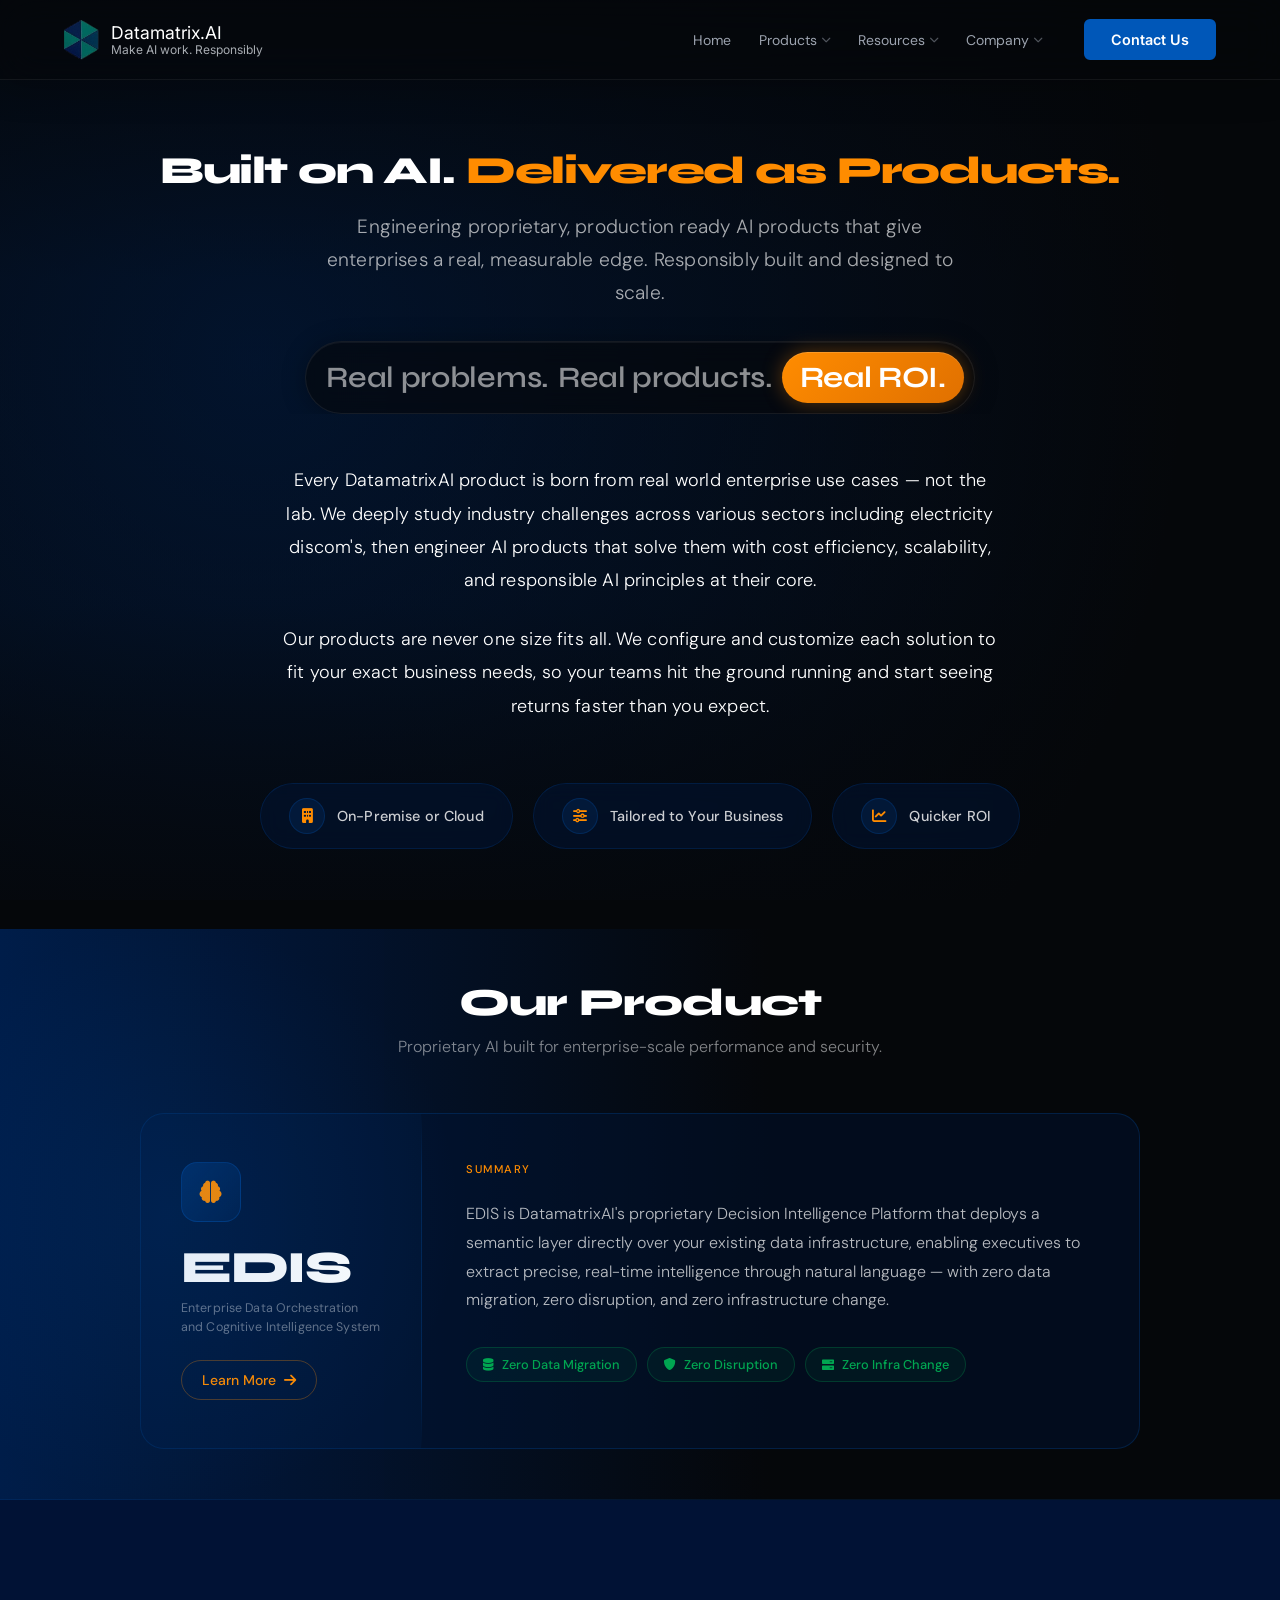
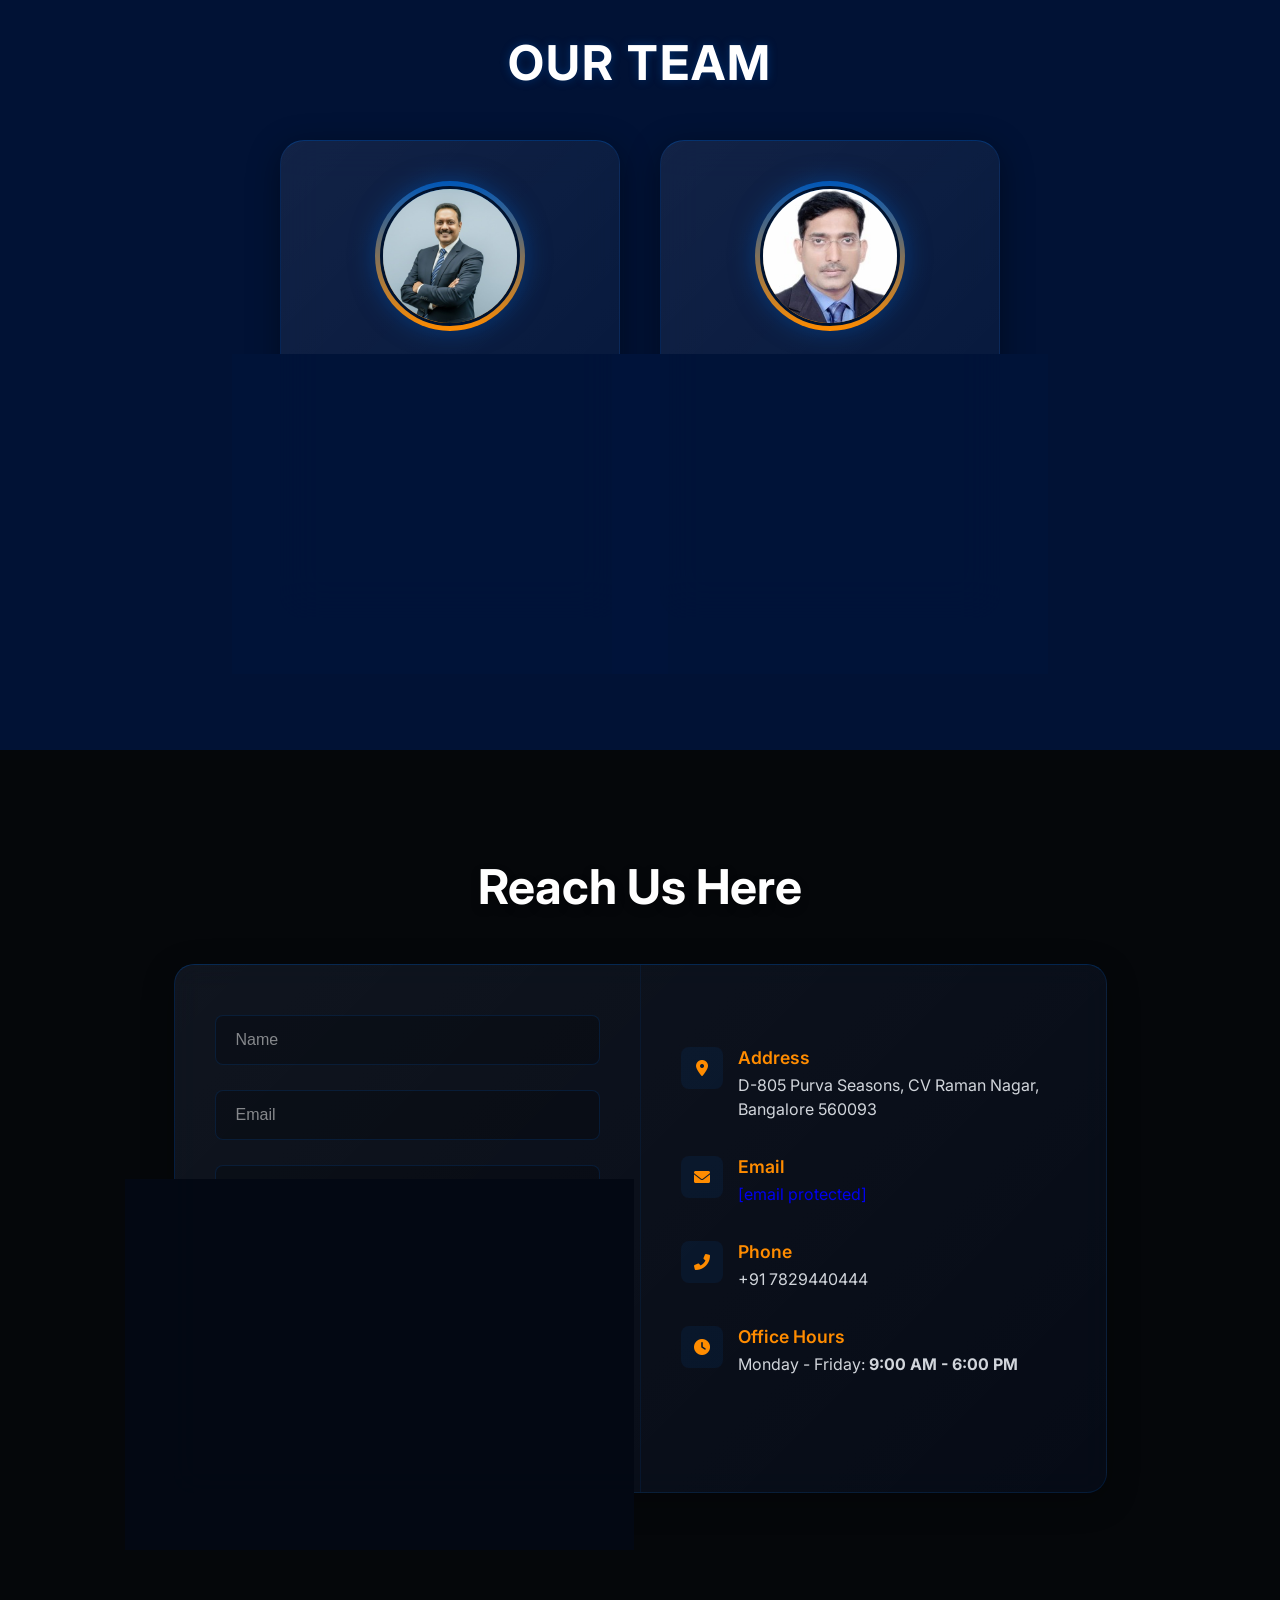
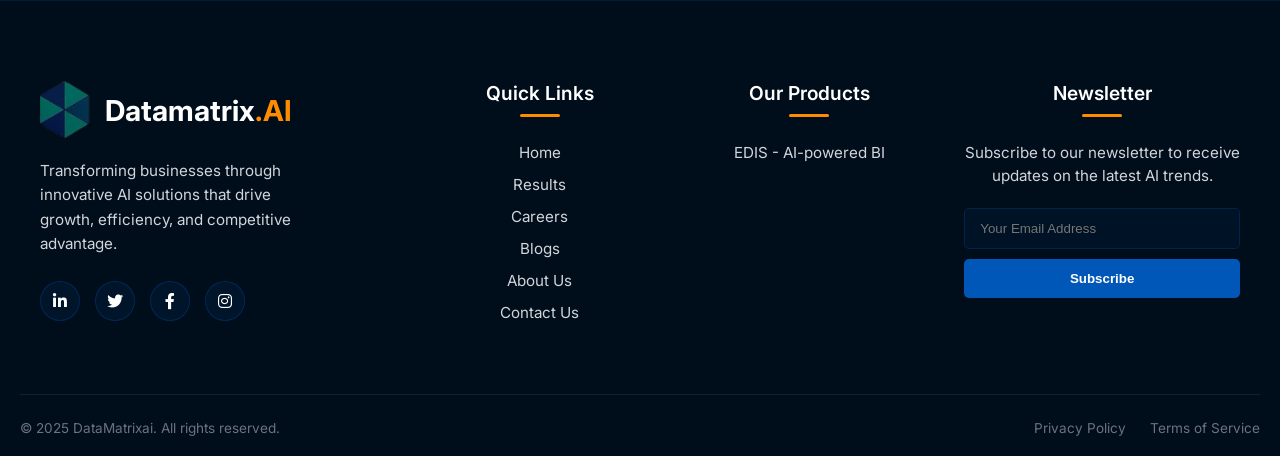
==== commit ce4706af: "Final Change4" ====
--- a/index.html
+++ b/index.html
@@ -270,8 +270,7 @@
             Built on AI. <span class="highlight">Delivered as Products.</span>
         </h1>
         <p class="hero-subtitle">
-            Engineering proprietary, production-ready AI products that solve real enterprise problems — responsibly, at scale.
-        </p>
+Engineering proprietary, production ready AI products that give enterprises a real, measurable edge. Responsibly built and designed to scale.        </p>
 
         <!-- hook banner lives inside the hero now -->
         <div class="hook-inner-embedded">
@@ -285,10 +284,10 @@
     <section class="body-copy-section">
         <div class="body-copy-column">
             <p>
-                Datamatrix.AI partners with enterprises to design, build, and deploy AI systems that are secure, compliant, and ready for real-world use. We don't just consult — we build proprietary products and integrate them into your existing infrastructure, from day one through production.
+            Every DatamatrixAI product is born from real world enterprise use cases — not the lab. We deeply study industry challenges across various sectors including electricity 		discom's, then engineer AI products that solve them with cost efficiency, scalability, and responsible AI principles at their core.
             </p>
             <p>
-                Whether you're a CXO seeking faster insights, an engineering team scaling ML systems, or a business unit ready to automate complex workflows — our end-to-end AI services span strategy, product development, MLOps, and applied research.
+		Our products are never one size fits all. We configure and customize each solution to fit your exact business needs, so your teams hit the ground running and start seeing 		returns faster than you expect.
             </p>
         </div>
     </section>
--- a/css/styles.css
+++ b/css/styles.css
@@ -593,194 +593,6 @@
     color: var(--white);
     margin-bottom: 60px;
     font-size: 1.1rem;
-}
-
-/* ============================================
-   COMPARISON / RESULTS
-   ============================================ */
-.comparison-section {
-    padding: 100px 5%;
-    background: linear-gradient(180deg, #050e1f 0%, #020b16 100%);
-}
-
-.comparison-grid {
-    display: grid;
-    grid-template-columns: 1fr 1fr;
-    gap: 40px;
-    max-width: 1200px;
-    margin: 0 auto;
-    position: relative;
-}
-
-.col-before {
-    background: rgba(255, 255, 255, 0.02);
-    border: 1px solid rgba(209, 213, 219, 0.1);
-    border-radius: 20px;
-    padding: 40px;
-}
-
-.col-before h3 {
-    color: #6b7280;
-    font-family: 'Outfit', sans-serif;
-    font-size: 1.8rem;
-    margin-bottom: 30px;
-    border-bottom: 1px solid rgba(209, 213, 219, 0.15);
-    padding-bottom: 15px;
-}
-
-.problem-item {
-    display: flex;
-    align-items: center;
-    gap: 15px;
-    margin-bottom: 20px;
-    color: #6b7280;
-}
-
-.problem-item i { width: 30px; text-align: center; }
-
-.col-after {
-    background: linear-gradient(135deg, rgba(0, 166, 81, 0.06) 0%, rgba(0, 87, 184, 0.06) 100%);
-    border: 1px solid rgba(0, 166, 81, 0.35);
-    border-radius: 20px;
-    padding: 40px;
-}
-
-.col-after h3 {
-    color: var(--white);
-    font-family: 'Outfit', sans-serif;
-    font-size: 1.8rem;
-    margin-bottom: 30px;
-    border-bottom: 1px solid rgba(0, 166, 81, 0.3);
-    padding-bottom: 15px;
-    text-shadow: 0 0 10px rgba(0, 166, 81, 0.25);
-}
-
-.solution-item {
-    display: flex;
-    align-items: center;
-    gap: 15px;
-    margin-bottom: 20px;
-    color: var(--white);
-}
-
-.solution-item i {
-    color: var(--power-green);
-    width: 30px;
-    text-align: center;
-    filter: drop-shadow(0 0 5px rgba(0, 166, 81, 0.5));
-}
-
-.vs-badge {
-    display: none;
-    box-shadow: 0 0 20px rgba(0, 87, 184, 0.5), 0 0 40px rgba(0, 87, 184, 0.2);
-}
-
-@media (min-width: 900px) {
-    .vs-badge {
-        display: flex;
-        position: absolute;
-        left: 50%;
-        top: 50%;
-        transform: translate(-50%, -50%);
-        width: 60px;
-        height: 60px;
-        background: #050e1f;
-        border: 2px solid var(--brand-blue);
-        border-radius: 50%;
-        align-items: center;
-        justify-content: center;
-        color: var(--energy-orange);
-        font-weight: 800;
-        font-style: italic;
-        z-index: 10;
-    }
-}
-
-@media (max-width: 768px) {
-    .comparison-grid { grid-template-columns: 1fr; }
-}
-
-/* ============================================
-   CAREERS
-   ============================================ */
-.careers-section {
-    padding: 80px 5%;
-    background: #030b18;
-    border-top: 1px solid rgba(0, 87, 184, 0.12);
-}
-
-.job-card {
-    background: rgba(0, 87, 184, 0.04);
-    border: 1px solid rgba(0, 87, 184, 0.15);
-    border-radius: 12px;
-    padding: 25px;
-    margin-bottom: 20px;
-    display: flex;
-    justify-content: space-between;
-    align-items: center;
-    transition: all 0.3s ease;
-}
-
-.job-card:hover {
-    border-color: var(--energy-orange);
-    background: rgba(255, 140, 0, 0.05);
-    transform: translateX(5px);
-}
-
-.job-info h4 {
-    color: var(--white);
-    font-family: 'Outfit', sans-serif;
-    font-size: 1.2rem;
-    margin-bottom: 5px;
-}
-
-.job-meta {
-    color: var(--text-dim);
-    font-size: 0.9rem;
-    display: flex;
-    gap: 15px;
-}
-
-.job-meta span i {
-    margin-right: 5px;
-    color: var(--energy-orange);
-}
-
-.btn-apply {
-    padding: 8px 20px;
-    border: 1px solid var(--brand-blue);
-    color: var(--brand-blue);
-    border-radius: 20px;
-    text-decoration: none;
-    font-size: 0.9rem;
-    transition: all 0.3s;
-}
-
-.btn-apply:hover {
-    background: var(--brand-blue);
-    color: var(--white);
-}
-
-.no-jobs-box {
-    background: rgba(0, 87, 184, 0.03);
-    border: 1px dashed rgba(0, 87, 184, 0.2);
-    border-radius: 16px;
-    padding: 60px 20px;
-    text-align: center;
-    max-width: 800px;
-    margin: 0 auto;
-}
-
-.no-jobs-icon {
-    font-size: 3rem;
-    color: var(--brand-blue);
-    margin-bottom: 20px;
-    opacity: 0.6;
-}
-
-@media (max-width: 768px) {
-    .job-card { flex-direction: column; align-items: flex-start; gap: 15px; }
-    .btn-apply { width: 100%; text-align: center; }
 }
 
 /* ============================================
@@ -968,9 +780,6 @@
     transition: transform 0.3s ease;
     transform: translateZ(0);
 }
-
-.contact-wrapper:hover { transform: translateY(-5px); }
-
 .form-column {
     flex: 1;
     min-width: 350px;
--- a/css/sections-new.css
+++ b/css/sections-new.css
@@ -1,3 +1,4 @@
+
 /* ============================================
    FONTS — Import distinctive display + body pair
    ============================================ */
@@ -50,10 +51,9 @@
 
 .hero--fullbg .hero-title .highlight {
     color: #FF8C00;
-    text-shadow:
-        0 0 40px rgba(255, 140, 0, 0.45),
-        0 0 80px rgba(255, 140, 0, 0.2);
         white-space: nowrap;
+            text-shadow: none;
+
 }
 
 /* subtitle */
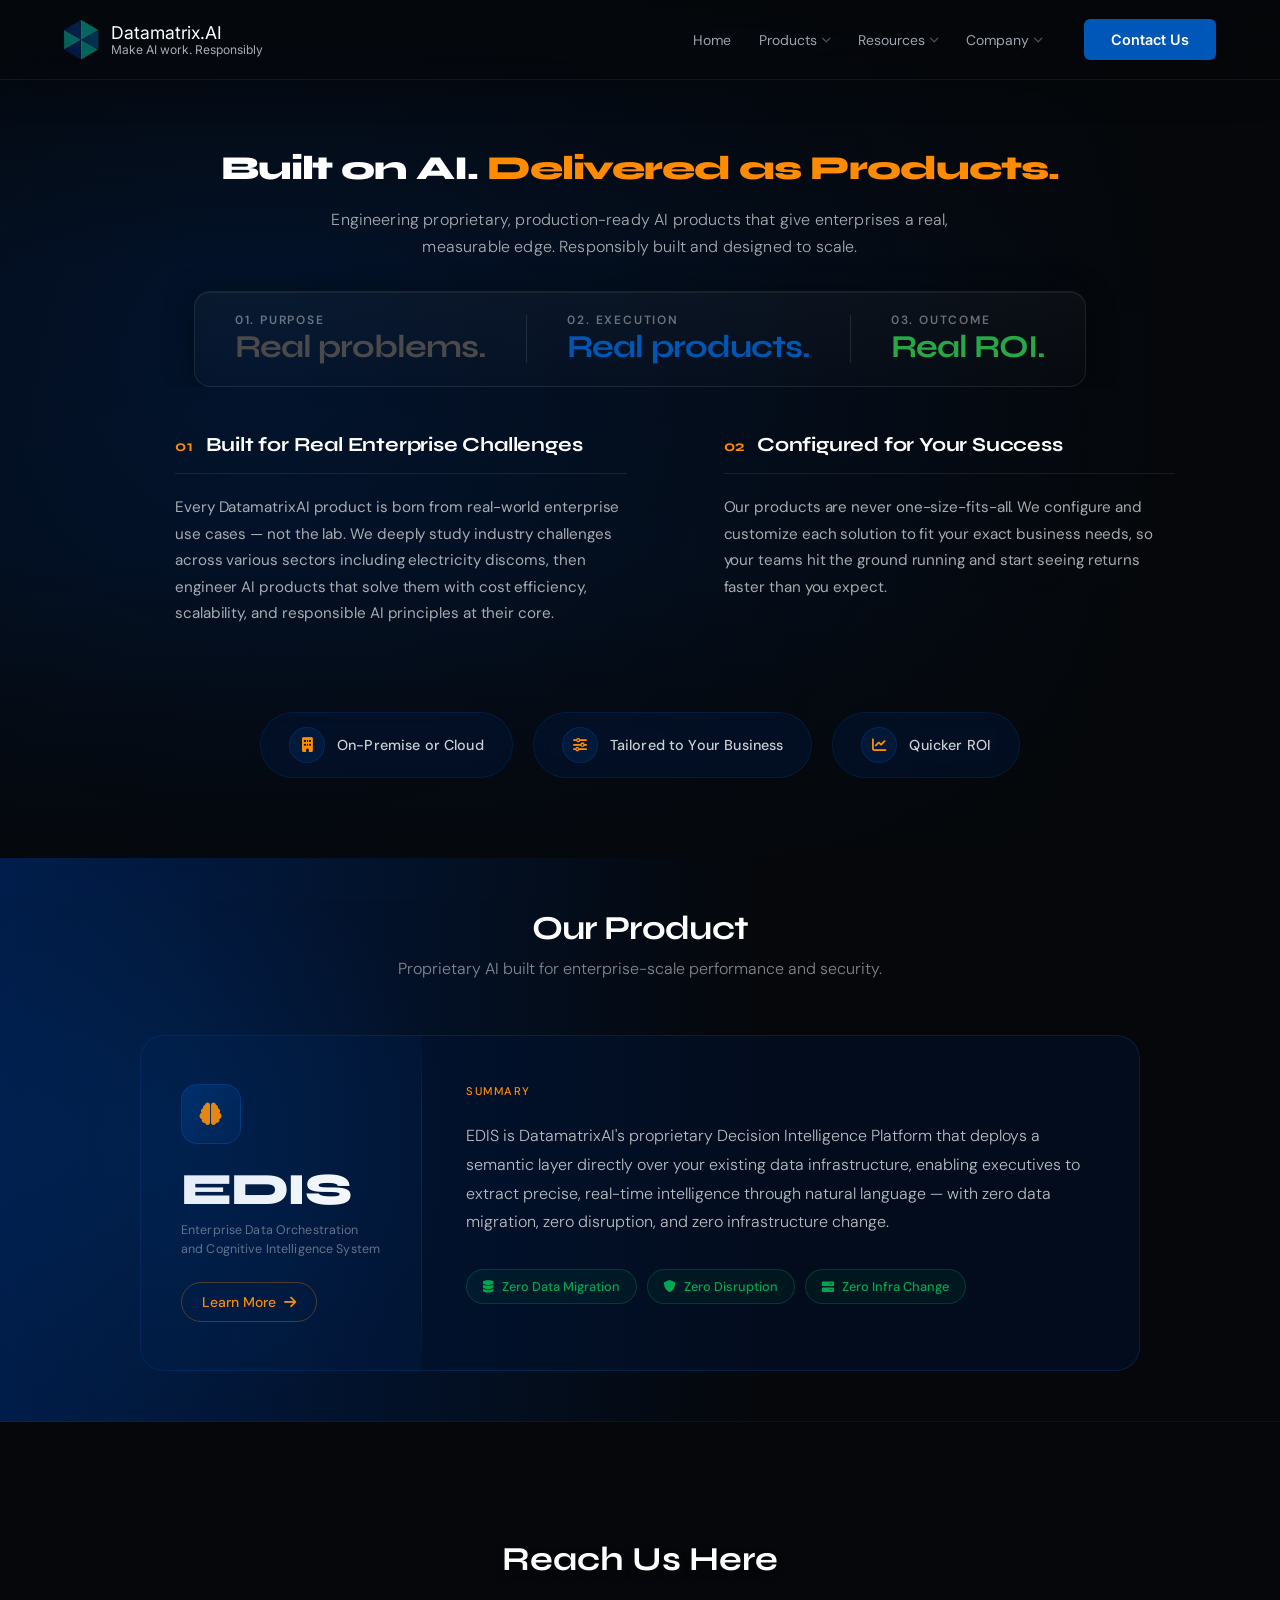
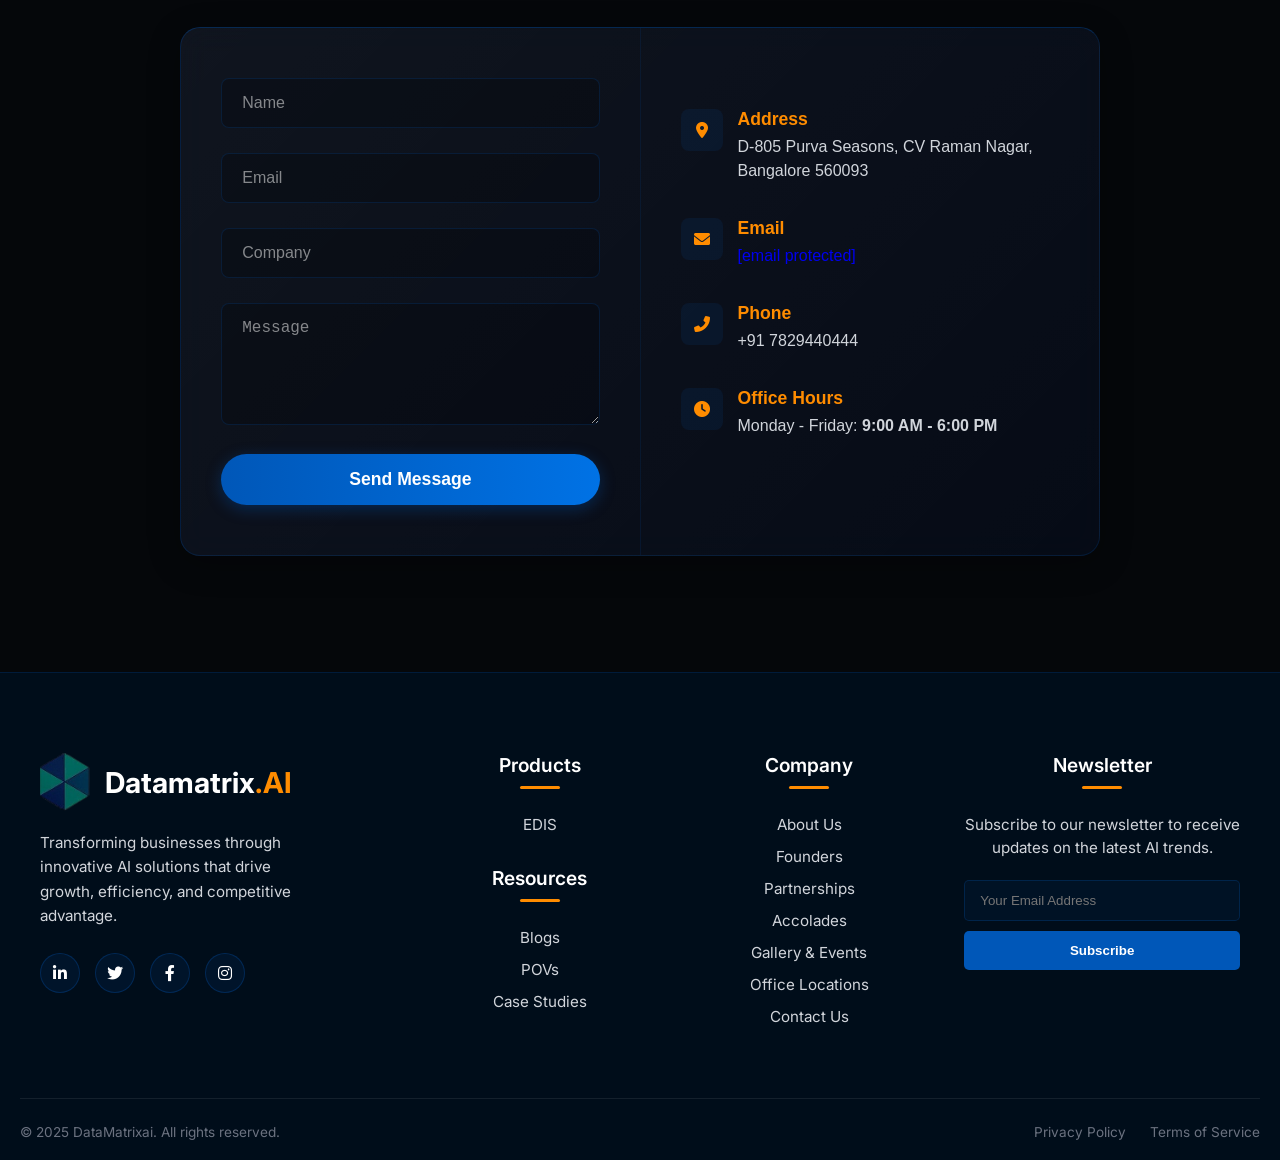
==== commit 6783b0db: "Final Change5" ====
--- a/index.html
+++ b/index.html
@@ -266,31 +266,61 @@
     <div class="hero-overlay"></div>
 
     <div class="hero-center-content">
-        <h1 class="hero-title">
-            Built on AI. <span class="highlight">Delivered as Products.</span>
-        </h1>
-        <p class="hero-subtitle">
-Engineering proprietary, production ready AI products that give enterprises a real, measurable edge. Responsibly built and designed to scale.        </p>
-
-        <!-- hook banner lives inside the hero now -->
-        <div class="hook-inner-embedded">
-    <p class="hook-text-embedded">
-        <span class="hook-word">Real problems.</span>
-        <span class="hook-word">Real products.</span>
-        <span class="hook-word hook-word--roi">Real ROI.</span>
+    <h1 class="hero-title">
+        Built on AI. <span class="highlight">Delivered as Products.</span>
+    </h1>
+    <p class="hero-subtitle">
+        Engineering proprietary, production-ready AI products that give enterprises a real, measurable edge. Responsibly built and designed to scale.
     </p>
-   </div>
+
+    <!-- Corporate Metric Hook -->
+    <div class="corporate-metric-hook">
+        <div class="metric-row">
+            <span class="metric-label">01. Purpose</span>
+            <h2 class="metric-text text--muted">Real problems.</h2>
+        </div>
+        <div class="metric-splitter"></div>
+        <div class="metric-row">
+            <span class="metric-label">02. Execution</span>
+            <h2 class="metric-text text--clear">Real products.</h2>
+        </div>
+        <div class="metric-splitter"></div>
+        <div class="metric-row">
+            <span class="metric-label">03. Outcome</span>
+            <h2 class="metric-text text--accent">Real ROI.</h2>
+        </div>
     </div>
-    <section class="body-copy-section">
-        <div class="body-copy-column">
-            <p>
-            Every DatamatrixAI product is born from real world enterprise use cases — not the lab. We deeply study industry challenges across various sectors including electricity 		discom's, then engineer AI products that solve them with cost efficiency, scalability, and responsible AI principles at their core.
+</div>
+   <section class="body-copy-section">
+    <div class="corporate-pillars-container">
+        
+        <!-- Column 1: The Engineering/Sector Thesis -->
+        <div class="corporate-pillar">
+            <div class="pillar-header">
+                <span class="pillar-number">01</span>
+                <h3 class="pillar-title">Built for Real Enterprise Challenges</h3>
+            </div>
+            <p class="pillar-body">
+                Every DatamatrixAI product is born from real-world enterprise use cases — not the lab. We deeply study industry challenges across various sectors including electricity discoms, then engineer AI products that solve them with cost efficiency, scalability, and responsible AI principles at their core.
             </p>
-            <p>
-		Our products are never one size fits all. We configure and customize each solution to fit your exact business needs, so your teams hit the ground running and start seeing 		returns faster than you expect.
+        </div>
+
+        <!-- Vertical Separator Graphic -->
+        <div class="pillar-divider" aria-hidden="true"></div>
+
+        <!-- Column 2: The Integration/Customization Thesis -->
+        <div class="corporate-pillar">
+            <div class="pillar-header">
+                <span class="pillar-number">02</span>
+                <h3 class="pillar-title">Configured for Your Success</h3>
+            </div>
+            <p class="pillar-body">
+                Our products are never one-size-fits-all. We configure and customize each solution to fit your exact business needs, so your teams hit the ground running and start seeing returns faster than you expect.
             </p>
         </div>
-    </section>
+
+    </div>
+</section>
      <section class="closing-pills-section">
         <div class="closing-pills-row">
 
@@ -313,15 +343,6 @@
     </section>
 </section>
 
-
-    <!-- ═══════════════════════════════════════════════════════
-         3. BODY COPY — centered column, two paragraphs
-    ═══════════════════════════════════════════════════════ -->
-    
-
-    <!-- ═══════════════════════════════════════════════════════
-         5. CLOSING LINE — 3-pill row
-    ═══════════════════════════════════════════════════════ -->
 
 
     <!-- ═══════════════════════════════════════════════════════
@@ -381,47 +402,6 @@
 
 </section>
 
-    <!-- ═══════════════════════════════════════════════════════
-         9. TEAM / ABOUT US — existing (unchanged)
-    ═══════════════════════════════════════════════════════ -->
-    <section id="aboutus" class="about-us-section">
-        <div class="container">
-            <h2 class="section-title2">Our Team</h2>
-
-            <div class="team-grid">
-                <div class="team-card">
-                    <div class="profile-img-container">
-                        <img src="assets/images/george.jpg" alt="George Johnson" class="profile-img">
-                    </div>
-                    <h3 class="member-name">George Johnson</h3>
-                    <h3 class="member-name">Co-Founder</h3>
-                    <p class="member-bio">
-                        Experienced leader with expertise in AI strategy and business transformation
-                        with over 15 years in the technology sector.
-                    </p>
-                    <div class="social-links">
-                        <a href="https://www.linkedin.com/in/georgejohnsonin/" class="social-icon"><i class="fab fa-linkedin"></i></a>
-                    </div>
-                </div>
-
-                <div class="team-card">
-                    <div class="profile-img-container">
-                        <img src="assets/images/radha.jpg" alt="Team Member" class="profile-img">
-                    </div>
-                    <h3 class="member-name">Radhabaran Mohanty</h3>
-                    <h3 class="member-name">Co-Founder</h3>
-                    <p class="member-bio">
-                        AI Solutions Evangelist | Enabling Enterprise Transformation across Industries
-                        through the infusion of AI/ML, Deep Learning, Generative AI.
-                    </p>
-                    <div class="social-links">
-                        <a href="https://www.linkedin.com/in/radhabaran-mohanty-50938227/" class="social-icon"><i class="fab fa-linkedin"></i></a>
-                    </div>
-                </div>
-            </div>
-        </div>
-    </section>
-
 
     <!-- ═══════════════════════════════════════════════════════
          10. CONTACT — existing (unchanged)
@@ -488,65 +468,77 @@
          FOOTER — existing (unchanged)
     ═══════════════════════════════════════════════════════ -->
     <footer class="site-footer">
-        <div class="footer-container">
-            <div class="footer-col company-info">
-                <div class="footer-logo">
-                    <img src="assets/images/logo.png" alt="DataMatrix AI Logo" class="logo-img">
-                    <h2>Datamatrix<span class="highlight">.AI</span></h2>
-                </div>
-                <p class="company-desc">
-                    Transforming businesses through innovative AI solutions that drive
-                    growth, efficiency, and competitive advantage.
-                </p>
-                <div class="social-icons">
-                    <a href="https://www.linkedin.com/company/datamatrixai-in/"><i class="fab fa-linkedin-in"></i></a>
-                    <a href="#"><i class="fab fa-twitter"></i></a>
-                    <a href="#"><i class="fab fa-facebook-f"></i></a>
-                    <a href="#"><i class="fab fa-instagram"></i></a>
-                </div>
-            </div>
-
-            <div class="footer-col">
-                <h3 class="footer-heading">Quick Links</h3>
-                <ul class="footer-links">
-                    <li><a href="#">Home</a></li>
-                    <li><a href="#testimonials">Results</a></li>
-                    <li><a href="#careers">Careers</a></li>
-                    <li><a href="blogs.html">Blogs</a></li>
-                    <li><a href="#aboutus">About Us</a></li>
-                    <li><a href="#contact">Contact Us</a></li>
-                </ul>
-            </div>
-
-            <div class="footer-col">
-                <h3 class="footer-heading">Our Products</h3>
-                <ul class="footer-links">
-                    <li><a href="edis.html">EDIS - AI-powered BI</a></li>
-                </ul>
-            </div>
-
-            <div class="footer-col newsletter-col">
-                <h3 class="footer-heading">Newsletter</h3>
-                <p class="newsletter-desc">
-                    Subscribe to our newsletter to receive updates on the latest AI trends.
-                </p>
-                <form class="newsletter-form">
-                    <input type="email" placeholder="Your Email Address" required>
-                    <button type="submit">Subscribe</button>
-                </form>
-            </div>
-        </div>
-
-        <div class="footer-bottom">
-            <div class="copyright">
-                &copy; 2025 DataMatrixai. All rights reserved.
-            </div>
-            <div class="legal-links">
-                <a href="#">Privacy Policy</a>
-                <a href="#">Terms of Service</a>
-            </div>
-        </div>
-    </footer>
+    <div class="footer-container">
+
+        <div class="footer-col company-info">
+            <div class="footer-logo">
+                <img src="assets/images/logo.png" alt="DataMatrix AI Logo" class="logo-img">
+                <h2>Datamatrix<span class="highlight">.AI</span></h2>
+            </div>
+            <p class="company-desc">
+                Transforming businesses through innovative AI solutions that drive
+                growth, efficiency, and competitive advantage.
+            </p>
+            <div class="social-icons">
+                <a href="https://www.linkedin.com/company/datamatrixai-in/"><i class="fab fa-linkedin-in"></i></a>
+                <a href="#"><i class="fab fa-twitter"></i></a>
+                <a href="#"><i class="fab fa-facebook-f"></i></a>
+                <a href="#"><i class="fab fa-instagram"></i></a>
+            </div>
+        </div>
+
+        <!-- Products + Resources side by side -->
+        <div class="footer-col">
+            <h3 class="footer-heading">Products</h3>
+            <ul class="footer-links">
+                <li><a href="edis.html">EDIS</a></li>
+            </ul>
+
+            <h3 class="footer-heading" style="margin-top: 32px;">Resources</h3>
+            <ul class="footer-links">
+                <li><a href="blogs.html">Blogs</a></li>
+                <li><a href="povs.html">POVs</a></li>
+                <li><a href="case-studies.html">Case Studies</a></li>
+            </ul>
+        </div>
+
+        <!-- Company links -->
+        <div class="footer-col">
+            <h3 class="footer-heading">Company</h3>
+            <ul class="footer-links">
+                <li><a href="about.html">About Us</a></li>
+                <li><a href="founders.html">Founders</a></li>
+                <li><a href="partnerships.html">Partnerships</a></li>
+                <li><a href="locations.html">Accolades</a></li>
+                <li><a href="locations.html">Gallery &amp Events</a></li>
+                <li><a href="locations.html">Office Locations</a></li>
+                <li><a href="index.html#contact">Contact Us</a></li>
+            </ul>
+        </div>
+
+        <div class="footer-col newsletter-col">
+            <h3 class="footer-heading">Newsletter</h3>
+            <p class="newsletter-desc">
+                Subscribe to our newsletter to receive updates on the latest AI trends.
+            </p>
+            <form class="newsletter-form">
+                <input type="email" placeholder="Your Email Address" required>
+                <button type="submit">Subscribe</button>
+            </form>
+        </div>
+
+    </div>
+
+    <div class="footer-bottom">
+        <div class="copyright">
+            &copy; 2025 DataMatrixai. All rights reserved.
+        </div>
+        <div class="legal-links">
+            <a href="#">Privacy Policy</a>
+            <a href="#">Terms of Service</a>
+        </div>
+    </div>
+</footer>
 
     <script data-cfasync="false" src="/cdn-cgi/scripts/5c5dd728/cloudflare-static/email-decode.min.js"></script>
 
--- a/css/styles.css
+++ b/css/styles.css
@@ -377,6 +377,10 @@
     height: auto;
 }
 
+.footer-col .footer-heading + .footer-links {
+    margin-bottom: 0;
+}
+
 /* ============================================
    BASE MEDIA QUERIES
    ============================================ */
@@ -594,144 +598,6 @@
     margin-bottom: 60px;
     font-size: 1.1rem;
 }
-
-/* ============================================
-   ABOUT / TEAM
-   ============================================ */
-.about-us-section {
-    position: relative;
-    width: 100%;
-    min-height: 850px;
-    display: flex;
-    align-items: center;
-    justify-content: center;
-    background-image: url('team.jpg');
-    background-size: cover;
-    background-position: center;
-    background-repeat: no-repeat;
-    background-attachment: scroll;
-    font-family: 'Inter', sans-serif;
-    padding: 40px 20px;
-}
-
-.about-us-section::before {
-    content: '';
-    position: absolute;
-    top: 0;
-    left: 0;
-    width: 100%;
-    height: 100%;
-    background-color: rgba(0, 20, 60, 0.88);
-    z-index: 1;
-}
-
-.about-us-section .container {
-    position: relative;
-    z-index: 2;
-    width: 100%;
-}
-
-.section-title2 {
-    text-align: center;
-    font-size: 3rem;
-    font-weight: 700;
-    color: var(--white);
-    margin-bottom: 3rem;
-    text-transform: uppercase;
-    letter-spacing: 2px;
-    text-shadow: 0 0 10px rgba(0, 87, 184, 0.4);
-}
-
-.team-grid {
-    display: flex;
-    justify-content: center;
-    gap: 40px;
-    flex-wrap: wrap;
-    margin-top: 40px;
-}
-
-.team-card {
-    flex: 0 1 340px;
-    display: flex;
-    flex-direction: column;
-    align-items: center;
-    text-align: center;
-    background: rgba(0, 20, 60, 0.5);
-    background-image: linear-gradient(135deg, rgba(255,255,255,0.07) 0%, rgba(255,255,255,0.01) 100%);
-    backdrop-filter: blur(20px);
-    -webkit-backdrop-filter: blur(20px);
-    border: 1px solid rgba(0, 87, 184, 0.2);
-    border-top: 1px solid rgba(0, 87, 184, 0.4);
-    border-radius: 24px;
-    padding: 40px 30px;
-    box-shadow: 0 8px 32px 0 rgba(0, 0, 0, 0.4);
-    transition: transform 0.3s ease, box-shadow 0.3s ease, border-color 0.3s ease;
-    transform: translateZ(0);
-}
-
-.team-card:hover {
-    transform: translateY(-10px);
-    box-shadow: 0 20px 40px rgba(0,0,0,0.5), 0 0 30px rgba(0, 87, 184, 0.3);
-    border-color: var(--energy-orange);
-}
-
-.profile-img-container {
-    position: relative;
-    width: 150px;
-    height: 150px;
-    margin: 0 auto 25px;
-    border-radius: 50%;
-    padding: 5px;
-    background: linear-gradient(180deg, var(--brand-blue), var(--energy-orange));
-    box-shadow: 0 0 25px rgba(0, 87, 184, 0.5);
-}
-
-.profile-img {
-    width: 100%;
-    height: 100%;
-    object-fit: cover;
-    border-radius: 50%;
-    border: 3px solid #001330;
-    background-color: var(--white);
-}
-
-.member-name {
-    color: var(--white);
-    font-size: 1.4rem;
-    margin-bottom: 8px;
-    font-weight: 700;
-    text-shadow: 0 2px 4px rgba(0,0,0,0.5);
-}
-
-.member-bio {
-    color: var(--light-gray);
-    font-size: 0.95rem;
-    line-height: 1.6;
-    margin-bottom: 25px;
-}
-
-.social-links {
-    display: flex;
-    justify-content: center;
-    gap: 20px;
-}
-
-.social-icon {
-    color: var(--white);
-    font-size: 1.5rem;
-    transition: all 0.3s ease;
-}
-
-.social-icon:hover {
-    color: var(--energy-orange);
-    transform: translateY(-3px);
-    text-shadow: 0 0 15px rgba(255, 140, 0, 0.6);
-}
-
-@media (max-width: 768px) {
-    .team-grid { flex-direction: column; align-items: center; }
-}
-
 /* ============================================
    CONTACT
    ============================================ */
@@ -747,13 +613,14 @@
     background-position: center;
     background-repeat: no-repeat;
     background-attachment: scroll;
-    font-family: 'Inter', sans-serif;
+    font-family: 'DMSans', sans-serif;
     padding: 60px 20px;
 }
 
 .section-title {
+    font-family: 'Syne', sans-serif;
     text-align: center;
-    font-size: 3rem;
+   font-size: clamp(1.3rem, 3.5vw, 2.1rem) !important;    
     font-weight: 700;
     color: var(--white);
     margin-bottom: 3rem;
--- a/css/sections-new.css
+++ b/css/sections-new.css
@@ -9,13 +9,15 @@
    ============================================ */
 .hero--fullbg {
     position: relative;
-    min-height: 100vh;
+    max-height: 140vh;
     width: 100%;
     display: flex;
     flex-direction: column;
     justify-content: center;
     align-items: center;
-    padding: 0;
+    padding-top: 0px;        /* ← only this, nothing else fighting it */
+    padding-bottom: 0;
+    margin-top: 0;
     overflow: hidden;
     background: linear-gradient(
         to bottom,
@@ -35,12 +37,14 @@
     width: 100%;
     padding-bottom: 0;
     overflow: hidden;
+    padding-top: 0px !important; /* reduce from whatever it is, or add if missing */
+    padding-bottom: 0 !important;
 }
 
 .hero--fullbg .hero-title {
     font-family: 'Syne', sans-serif;
-    font-size: clamp(1.5rem, 3vw, 2.5rem) !important;
-    font-weight: 800;
+   font-size: clamp(1.3rem, 3.5vw, 2.1rem) !important;    
+   font-weight: 800;
     line-height: 1.08;
     letter-spacing: -0.03em;
     text-align: center;
@@ -59,12 +63,12 @@
 /* subtitle */
 .hero--fullbg .hero-subtitle {
     font-family: 'DM Sans', sans-serif;
-    font-size: clamp(1rem, 2vw, 1.2rem) !important;
+    font-size: clamp(0.5rem, 2vw, 1.0rem) !important;
     font-weight: 300;
     color: rgba(255, 255, 255, 0.65);
     line-height: 1.7;
     max-width: 640px;
-    margin: 0 auto 0;
+    margin: 0;
     letter-spacing: 0.01em;
 }
 
@@ -100,7 +104,7 @@
 }
 
 .hook-highlight-embedded {
-    color: #FF8C00;
+    color: 	#00A651;
     text-shadow: 0 0 30px rgba(255, 140, 0, 0.45);
     position: relative;
     white-space: nowrap;
@@ -182,30 +186,114 @@
 /* ============================================
    BODY COPY SECTION
    ============================================ */
+/* ── Body Copy Section Wrapper ── */
 .body-copy-section {
     background: transparent;
-    margin-top:50px;
-}
-
-.body-copy-column {
-    max-width: 720px;
-    margin: 0 auto;
-    text-align: center;
-}
-
-.body-copy-column p {
-    font-family: 'DM Sans', sans-serif;
-    font-size: clamp(1rem, 1.6vw, 1.125rem);
-    font-weight: 300;
-    line-height: 1.85;
-    color: rgba(255, 255, 255);
-    margin-bottom: 1.6rem;
-    letter-spacing: 0.01em;
-    z-index:2;
-}
-
-.body-copy-column p:last-child {
-    margin-bottom: 0;
+    margin-top: 20px; /* Generous spacing below your ROI header component */
+    margin-left:70px;
+    padding: 25px 0px;
+    width: 100%;
+    display: flex;
+    justify-content: center;
+    max-width:1000px;
+}
+
+/* ── The Pillars Grid Container ── */
+.corporate-pillars-container {
+    display: flex;
+    align-items: stretch;
+    justify-content: space-between;
+    max-width: 1100px;
+    width: 100%;
+    gap: 48px;
+}
+
+/* ── Individual Feature Pillars ── */
+.corporate-pillar {
+    flex: 1;
+    display: flex;
+    flex-direction: column;
+    text-align: left; /* Left-aligned content is the standard for scannable corporate reports */
+}
+
+/* ── Pillar Meta Headers ── */
+.pillar-header {
+    display: flex;
+    align-items: baseline;
+    gap: 12px;
+    margin-bottom: 20px;
+    border-bottom: 1px solid rgba(255, 255, 255, 0.08);
+    padding-bottom: 16px;
+}
+
+.pillar-number {
+    font-family: 'Syne', sans-serif;
+    font-size: 0.95rem;
+    font-weight: 700;
+    color: #FF8C00; /* Subtle tie-in to your primary action color */
+    letter-spacing: 0.05em;
+}
+
+.pillar-title {
+    font-family: 'Syne', sans-serif;
+    font-size: 1.25rem;
+    font-weight: 700;
+    letter-spacing: -0.01em;
+    color: #ffffff;
+    margin: 0;
+}
+
+/* ── Pillar Body Copy Typography ── */
+.pillar-body {
+    font-family: 'DM Sans', sans-serif;
+    font-size: clamp(0.95rem, 1.1vw, 1.05rem);
+    font-weight: 400;
+    line-height: 1.75;
+    color: rgba(255, 255, 255, 0.65); /* Elegant, readable off-white */
+    margin: 0;
+    letter-spacing: -0.005em;
+}
+
+/* ── Minimalist Architectural Divider ── */
+.pillar-divider {
+    width: 1px;
+    background: linear-gradient(
+        to bottom,
+        rgba(255, 255, 255, 0) 0%,
+        rgba(255, 255, 255, 0.15) 20%,
+        rgba(255, 255, 255, 0.15) 80%,
+        rgba(255, 255, 255, 0) 100*
+    );
+    align-self: stretch;
+}
+
+/* ── Responsive Architecture for Mobile Devices ── */
+@media (max-width: 868px) {
+    .body-copy-section {
+        margin-top: 50px;
+        padding: 20px;
+    }
+
+    .corporate-pillars-container {
+        flex-direction: column;
+        gap: 40px;
+    }
+
+    .pillar-divider {
+        width: 100%;
+        height: 1px;
+        background: linear-gradient(
+            to right,
+            rgba(255, 255, 255, 0) 0%,
+            rgba(255, 255, 255, 0.1) 50%,
+            rgba(255, 255, 255, 0) 100%
+        );
+    }
+    
+    .pillar-header {
+        margin-bottom: 14px;
+        padding-bottom: 12px;
+    }
 }
 
 /* ============================================
@@ -213,8 +301,8 @@
    ============================================ */
 .products-heading {
     font-family: 'Syne', sans-serif;
-    font-size: clamp(1.8rem, 3vw, 2.5rem);
-    font-weight: 800;
+   font-size: clamp(1.3rem, 3.5vw, 2.1rem) !important;    
+    font-weight: 700;
     color: #ffffff;
     text-align: center;
     letter-spacing: -0.02em;
@@ -496,3 +584,99 @@
         text-align: center;
     }
 }
+
+/* experiment w gemini */
+
+/* ── Corporate Metric Container ── */
+.corporate-metric-hook {
+    margin-top: 30px;
+    display: inline-flex;
+    align-items: flex-start;
+    justify-content: center;
+    background: linear-gradient(180deg, rgba(255, 255, 255, 0.03) 0%, rgba(255, 255, 255, 0.01) 100%);
+    border: 1px solid rgba(255, 255, 255, 0.08);
+    border-radius: 16px;
+    padding: 20px 40px;
+    gap: 40px;
+    box-shadow: 0 4px 30px rgba(0, 0, 0, 0.4), 
+                inset 0 1px 0 rgba(255, 255, 255, 0.05);
+}
+
+/* Individual Data Blocks */
+.metric-row {
+    display: flex;
+    flex-direction: column;
+    align-items: flex-start;
+    text-align: left;
+}
+
+/* Elegant Micro-Labels */
+.metric-label {
+    font-family: 'DM Sans', sans-serif;
+    font-size: 0.75rem;
+    text-transform: uppercase;
+    letter-spacing: 0.15em;
+    color: rgba(255, 255, 255, 0.4);
+    margin-bottom: 0px;
+    font-weight: 600;
+}
+
+/* Premium Typography Headings */
+.metric-text {
+    font-family: 'Syne', sans-serif;
+    font-size: clamp(1.5rem, 2.5vw, 2.2rem);
+    font-weight: 700;
+    line-height: 1.2;
+    letter-spacing: -0.03em;
+    margin: 0;
+}
+
+/* ── Corporate Color Hierarchy ── */
+
+/* Muted Industrial tone for Phase 1 */
+.text--muted {
+    color: #4A4A4A;
+}
+
+/* Stark pristine silver-white for Phase 2 */
+.text--clear {
+    color:  #0056B3;
+}
+
+/* High-contrast Enterprise Orange for Phase 3 (The Punchline) */
+.text--accent {
+    background: #28A745;
+    -webkit-background-clip: text;
+    -webkit-text-fill-color: transparent;
+}
+
+/* Clean Architectural Dividers */
+.metric-splitter {
+    width: 1px;
+    height: 48px;
+    background: rgba(255, 255, 255, 0.1);
+    align-self: center;
+}
+
+/* ── Responsive Architecture for Corporate Mobile ── */
+@media (max-width: 768px) {
+    .corporate-metric-hook {
+        flex-direction: column;
+        align-items: stretch;
+        gap: 24px;
+        padding: 24px;
+        width: 100%;
+        max-width: 400px;
+    }
+
+    .metric-row {
+        align-items: center;
+        text-align: center;
+    }
+
+    .metric-splitter {
+        width: 100%;
+        height: 1px;
+    }
+}
+
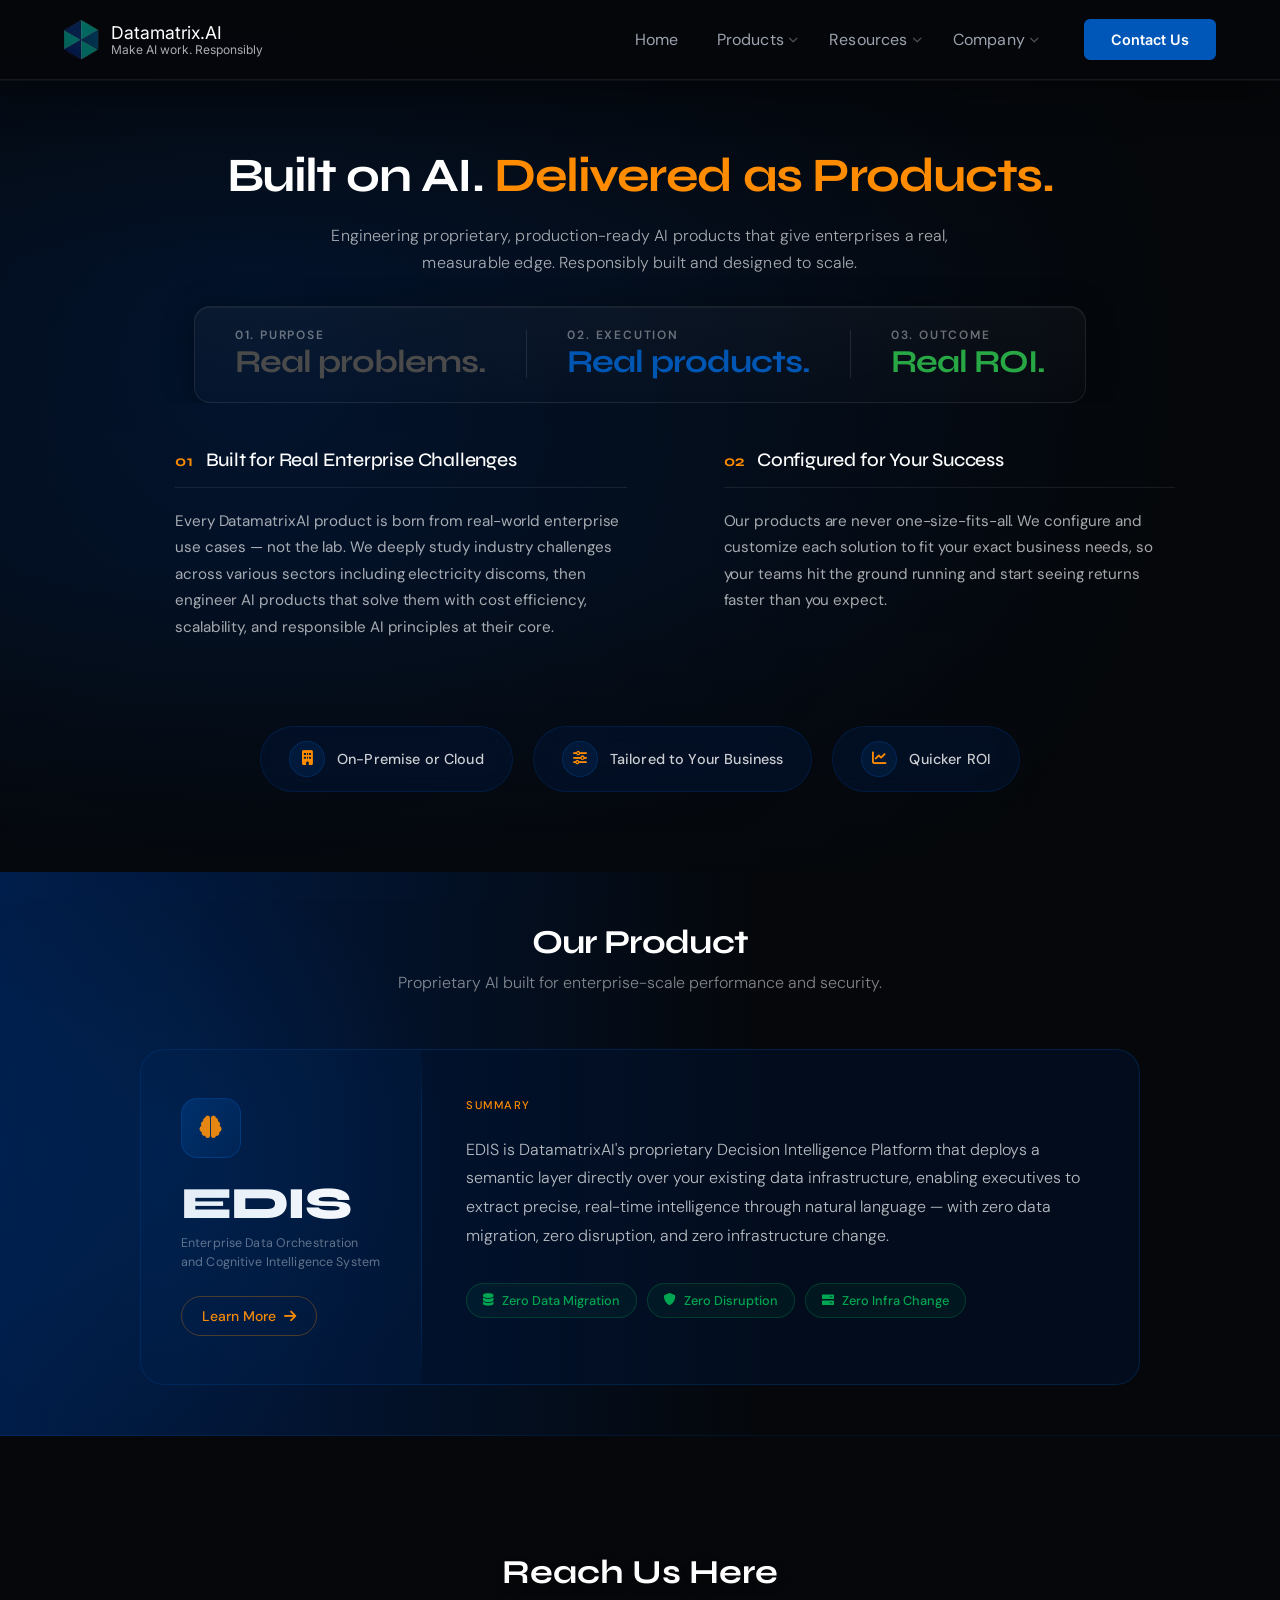
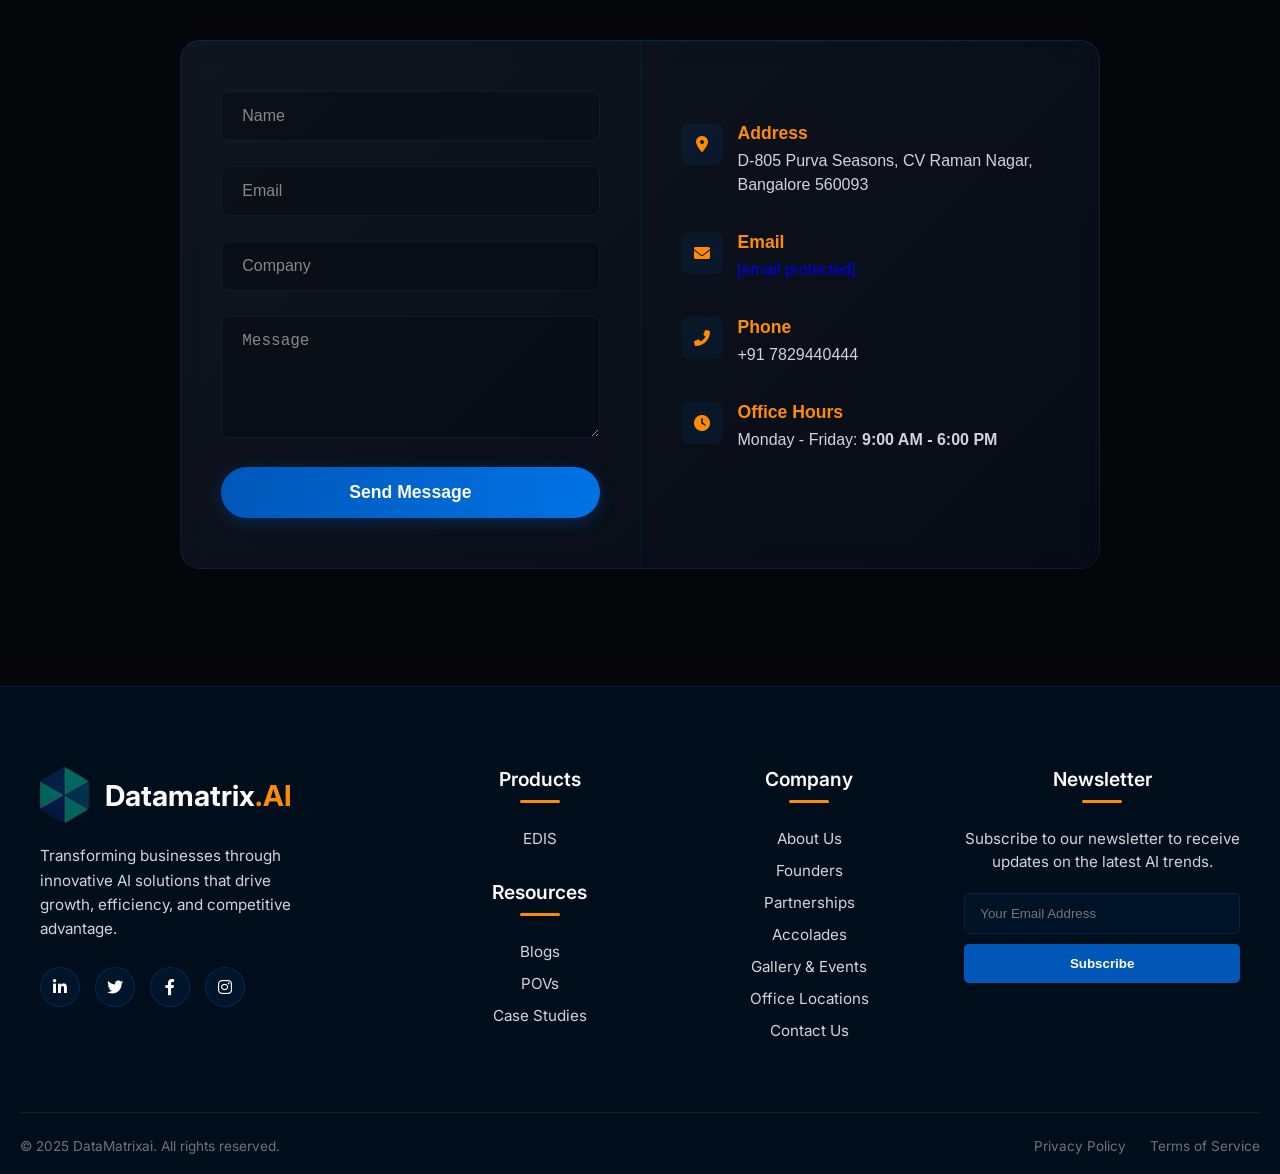
==== commit 198fc8c4: "font changes" ====
--- a/index.html
+++ b/index.html
@@ -163,7 +163,7 @@
     <nav id="main-nav">
         <ul class="nav-list">
 
-            <li><a href="index.html" class="nav-link">Home</a></li>
+            <li><a href="index.html" class="nav-link" style="padding-right: 22px;">Home</a></li>
 
             <li class="nav-item--dropdown">
                 <a href="#" class="nav-link nav-link--has-dropdown">
--- a/css/styles.css
+++ b/css/styles.css
@@ -48,11 +48,13 @@
    HEADER & NAVIGATION
    ============================================ */
 header {
-    background: rgba(5, 7, 10, 0.45);
-    backdrop-filter: blur(20px);
-    -webkit-backdrop-filter: blur(20px);
-    border-bottom: 1px solid rgba(255, 255, 255, 0.06);
-    box-shadow: 0 1px 40px rgba(0, 0, 0, 0.3);
+    background: rgba(5, 7, 10, 0.82);
+    backdrop-filter: blur(24px);
+    -webkit-backdrop-filter: blur(24px);
+    border-bottom: 1px solid rgba(255, 255, 255, 0.07);
+    box-shadow:
+        0 1px 0 rgba(255, 255, 255, 0.04),
+        0 8px 40px rgba(0, 0, 0, 0.5);
     position: fixed;
     top: 0;
     left: 0;
@@ -93,7 +95,7 @@
 .nav-list {
     display: flex;
     list-style: none;
-    gap: 4px;
+    gap: 0;
     align-items: center;
 }
 
@@ -103,22 +105,19 @@
     gap: 5px;
     color: var(--text-dim);
     text-decoration: none;
-    font-size: 0.875rem;
+    font-size: 1rem;
     font-family: 'DM Sans', sans-serif;
     font-weight: 400;
-    padding: 8px 12px;
+    padding: 8px 16px;
     border-radius: 6px;
     transition: color 0.2s ease, background 0.2s ease;
     white-space: nowrap;
+    letter-spacing: 0.01em;
 }
 
 .nav-link:hover {
     color: var(--white);
     background: rgba(255, 255, 255, 0.05);
-}
-
-.nav-link.active {
-    color: var(--accent-orange);
 }
 
 .nav-chevron {
--- a/css/sections-new.css
+++ b/css/sections-new.css
@@ -43,9 +43,8 @@
 
 .hero--fullbg .hero-title {
     font-family: 'Syne', sans-serif;
-   font-size: clamp(1.3rem, 3.5vw, 2.1rem) !important;    
-   font-weight: 800;
-    line-height: 1.08;
+font-size: 3rem !important;   
+ line-height: 1.08;
     letter-spacing: -0.03em;
     text-align: center;
     color: #ffffff;
@@ -236,8 +235,8 @@
 
 .pillar-title {
     font-family: 'Syne', sans-serif;
-    font-size: 1.25rem;
-    font-weight: 700;
+    font-size: 1.2rem;
+    font-weight: 500;
     letter-spacing: -0.01em;
     color: #ffffff;
     margin: 0;
--- a/css/nav-dropdown.css
+++ b/css/nav-dropdown.css
@@ -10,8 +10,8 @@
 
 .nav-dropdown {
     position: absolute;
-    top: calc(100% + 12px);
-    left: 50%;
+    top: calc(100% + 2px);   /* reduced gap */
+    padding-top: 12px;        /* padding inside keeps the arrow visual */    left: 50%;
     transform: translateX(-50%) translateY(-6px);
     min-width: 220px;
     background: rgba(8, 12, 24, 0.92);
@@ -45,6 +45,15 @@
     border-top: 1px solid rgba(255, 255, 255, 0.07);
 }
 
+.nav-item--dropdown::after {
+    content: '';
+    position: absolute;
+    top: 100%;
+    left: 0;
+    right: 0;
+    height: 14px; /* covers the gap */
+}
+
 /* Open state */
 .nav-item--dropdown:hover .nav-dropdown,
 .nav-item--dropdown.open .nav-dropdown {
@@ -76,9 +85,8 @@
     color: #ffffff;
     transition: color 0.2s ease;
 }
-
 .nav-dropdown__link:hover .nav-dropdown__title {
-    color: #FF8C00;
+    color: #ffffff; /* stays white, no orange */
 }
 
 .nav-dropdown__sub {
